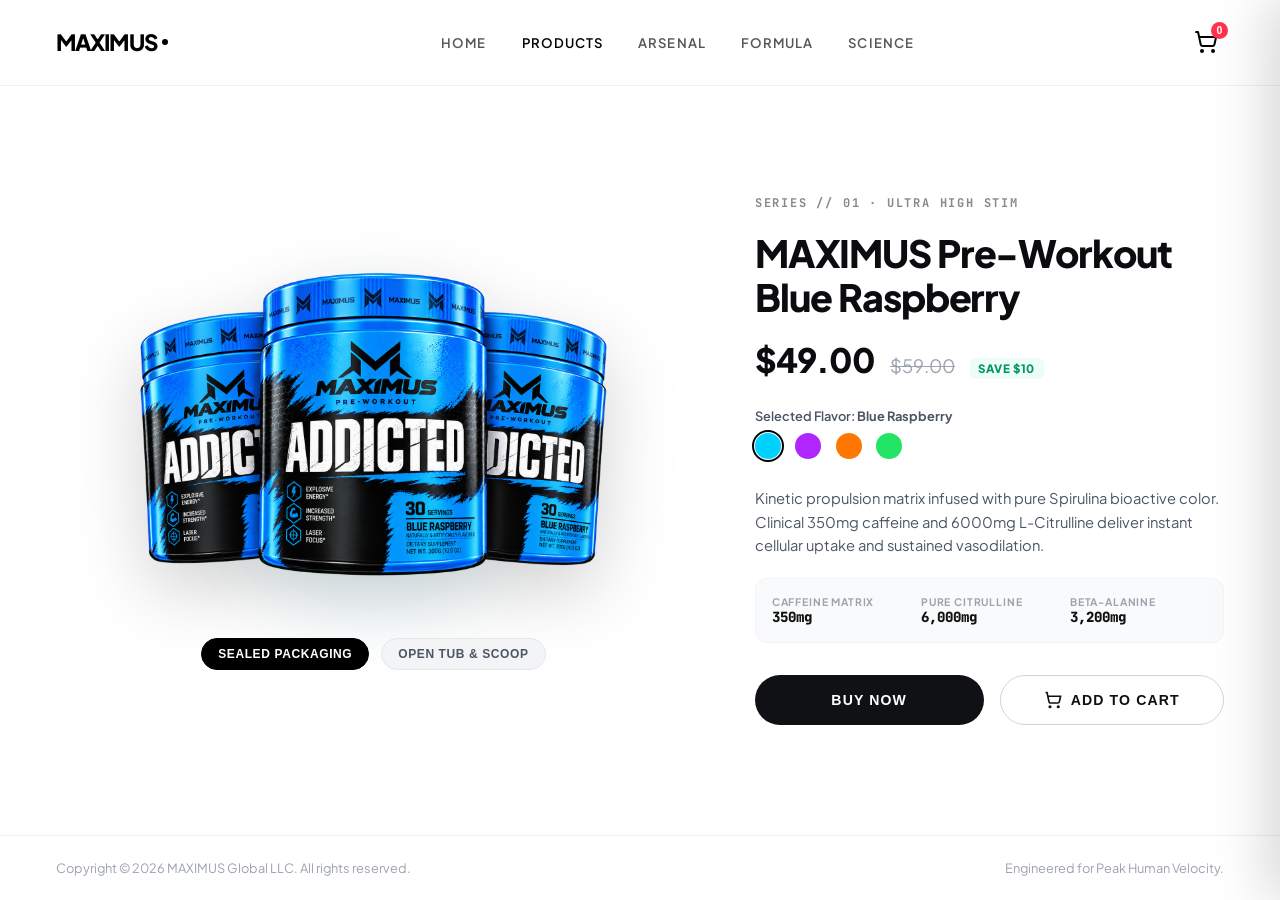
==== products.html @ bdc3db54 "Add dedicated /products showcase page, hover-to-open box effect, and interactive cart system" ====
<!DOCTYPE html>
<html lang="en">
<head>
  <meta charset="UTF-8" />
  <meta name="viewport" content="width=device-width, initial-scale=1.0" />
  <title>MAXIMUS | Products Showcase</title>
  <link rel="preconnect" href="https://fonts.googleapis.com">
  <link rel="preconnect" href="https://fonts.gstatic.com" crossorigin>
  <link href="https://fonts.googleapis.com/css2?family=Plus+Jakarta+Sans:wght@400;500;600;700;800&family=JetBrains+Mono:wght@500;700&display=swap" rel="stylesheet">
  <style>
    :root {
      --bg: #ffffff;
      --text-main: #0b0c10;
      --text-muted: #666a73;
      --border: #e5e7eb;
      --accent: #00d2ff;
      --font-sans: 'Plus Jakarta Sans', -apple-system, BlinkMacSystemFont, sans-serif;
      --font-mono: 'JetBrains Mono', monospace;
    }
    * {
      box-sizing: border-box;
      margin: 0;
      padding: 0;
      -webkit-font-smoothing: antialiased;
    }
    body {
      background-color: var(--bg);
      color: var(--text-main);
      font-family: var(--font-sans);
      min-height: 100vh;
      display: flex;
      flex-direction: column;
      justify-content: space-between;
      overflow-x: hidden;
    }
    header {
      display: flex;
      align-items: center;
      justify-content: space-between;
      padding: 1.5rem 3.5rem;
      border-bottom: 1px solid rgba(0,0,0,0.06);
    }
    .brand-logo {
      font-weight: 900;
      font-size: 1.4rem;
      letter-spacing: -0.04em;
      text-decoration: none;
      color: #000;
      display: flex;
      align-items: center;
      gap: 0.2rem;
    }
    .brand-logo span {
      display: inline-block;
      width: 6px;
      height: 6px;
      background: #000;
      border-radius: 50%;
      margin-left: 2px;
    }
    nav {
      display: flex;
      gap: 2.2rem;
    }
    nav a {
      text-decoration: none;
      color: #555;
      font-size: 0.82rem;
      font-weight: 600;
      letter-spacing: 0.08em;
      text-transform: uppercase;
      transition: color 0.2s;
    }
    nav a:hover, nav a.active {
      color: #000;
    }
    .header-actions {
      display: flex;
      align-items: center;
      gap: 1.25rem;
    }
    .cart-btn {
      position: relative;
      background: none;
      border: none;
      cursor: pointer;
      display: flex;
      align-items: center;
      justify-content: center;
      padding: 0.4rem;
    }
    .cart-badge {
      position: absolute;
      top: -2px;
      right: -4px;
      background: #ff334b;
      color: #fff;
      font-size: 0.65rem;
      font-weight: 700;
      width: 17px;
      height: 17px;
      border-radius: 50%;
      display: flex;
      align-items: center;
      justify-content: center;
    }
    main {
      flex: 1;
      display: flex;
      align-items: center;
      justify-content: center;
      padding: 2.5rem 3.5rem;
      max-width: 1350px;
      margin: 0 auto;
      width: 100%;
    }
    .showcase-grid {
      display: grid;
      grid-template-columns: 1.15fr 0.85fr;
      gap: 4rem;
      align-items: center;
      width: 100%;
    }
    .visual-stage {
      position: relative;
      display: flex;
      flex-direction: column;
      align-items: center;
      justify-content: center;
      min-height: 480px;
    }
    .ambient-glow {
      position: absolute;
      width: 380px;
      height: 380px;
      border-radius: 50%;
      background: radial-gradient(circle, var(--accent) 0%, transparent 65%);
      opacity: 0.18;
      filter: blur(40px);
      z-index: 1;
      transition: all 0.5s ease;
    }
    .product-img {
      position: relative;
      z-index: 2;
      max-width: 480px;
      max-height: 440px;
      width: 100%;
      object-fit: contain;
      filter: drop-shadow(0 25px 35px rgba(0,0,0,0.18));
      transition: transform 0.45s cubic-bezier(0.16, 1, 0.3, 1), opacity 0.3s ease;
      cursor: zoom-in;
    }
    .product-img:hover {
      transform: translateY(-8px) scale(1.03);
    }
    .view-toggles {
      display: flex;
      gap: 0.75rem;
      margin-top: 1.75rem;
      z-index: 3;
    }
    .toggle-pill {
      background: #f3f4f6;
      border: 1px solid #e5e7eb;
      padding: 0.5rem 1rem;
      border-radius: 999px;
      font-size: 0.75rem;
      font-weight: 700;
      color: #4b5563;
      cursor: pointer;
      letter-spacing: 0.05em;
      transition: all 0.2s ease;
    }
    .toggle-pill.active {
      background: #000;
      color: #fff;
      border-color: #000;
    }
    .details-panel {
      display: flex;
      flex-direction: column;
      gap: 1.25rem;
    }
    .series-label {
      font-family: var(--font-mono);
      font-size: 0.75rem;
      font-weight: 700;
      letter-spacing: 0.15em;
      color: #888;
      text-transform: uppercase;
    }
    .product-title {
      font-size: 2.35rem;
      font-weight: 800;
      line-height: 1.15;
      letter-spacing: -0.03em;
      color: #0b0c10;
    }
    .product-price-row {
      display: flex;
      align-items: baseline;
      gap: 0.9rem;
    }
    .product-price {
      font-size: 2.1rem;
      font-weight: 800;
      letter-spacing: -0.02em;
    }
    .original-price {
      font-size: 1.15rem;
      color: #9ca3af;
      text-decoration: line-through;
    }
    .save-tag {
      background: #ecfdf5;
      color: #059669;
      font-size: 0.72rem;
      font-weight: 800;
      padding: 0.2rem 0.55rem;
      border-radius: 6px;
      letter-spacing: 0.05em;
    }
    .flavor-section {
      display: flex;
      flex-direction: column;
      gap: 0.6rem;
      margin: 0.5rem 0;
    }
    .flavor-name {
      font-size: 0.8rem;
      font-weight: 600;
      color: #4b5563;
    }
    .color-dots {
      display: flex;
      gap: 0.9rem;
      align-items: center;
    }
    .dot {
      width: 26px;
      height: 26px;
      border-radius: 50%;
      cursor: pointer;
      position: relative;
      transition: transform 0.2s ease;
      border: 2px solid transparent;
    }
    .dot::after {
      content: '';
      position: absolute;
      top: -5px;
      left: -5px;
      right: -5px;
      bottom: -5px;
      border: 2px solid transparent;
      border-radius: 50%;
      transition: border-color 0.2s;
    }
    .dot.active::after {
      border-color: #000;
    }
    .dot:hover {
      transform: scale(1.15);
    }
    .dot[data-color="blue"] { background: #00d2ff; }
    .dot[data-color="purple"] { background: #b026ff; }
    .dot[data-color="orange"] { background: #ff7700; }
    .dot[data-color="green"] { background: #22e566; }

    .product-desc {
      font-size: 0.92rem;
      color: #4b5563;
      line-height: 1.6;
      max-width: 480px;
    }

    .actives-grid {
      display: grid;
      grid-template-columns: repeat(3, 1fr);
      gap: 0.75rem;
      background: #f9fafb;
      padding: 1rem;
      border-radius: 12px;
      border: 1px solid #f3f4f6;
    }
    .active-pill {
      display: flex;
      flex-direction: column;
    }
    .active-label {
      font-size: 0.65rem;
      font-weight: 700;
      text-transform: uppercase;
      letter-spacing: 0.08em;
      color: #9ca3af;
    }
    .active-val {
      font-size: 0.88rem;
      font-weight: 800;
      color: #111;
      font-family: var(--font-mono);
    }

    .action-row {
      display: flex;
      gap: 1rem;
      margin-top: 0.75rem;
    }
    .btn-buy {
      background: #0f1115;
      color: #fff;
      border: none;
      padding: 0.95rem 2.2rem;
      border-radius: 999px;
      font-size: 0.88rem;
      font-weight: 700;
      letter-spacing: 0.08em;
      cursor: pointer;
      transition: background 0.2s, transform 0.15s;
      flex: 1;
    }
    .btn-buy:hover {
      background: #252830;
      transform: translateY(-2px);
    }
    .btn-cart {
      background: #fff;
      color: #0f1115;
      border: 1.5px solid #d1d5db;
      padding: 0.95rem 2rem;
      border-radius: 999px;
      font-size: 0.88rem;
      font-weight: 700;
      letter-spacing: 0.08em;
      cursor: pointer;
      display: flex;
      align-items: center;
      justify-content: center;
      gap: 0.55rem;
      transition: all 0.2s;
      flex: 1;
    }
    .btn-cart:hover {
      border-color: #000;
      background: #f9fafb;
      transform: translateY(-2px);
    }

    footer {
      display: flex;
      justify-content: space-between;
      align-items: center;
      padding: 1.5rem 3.5rem;
      border-top: 1px solid rgba(0,0,0,0.06);
      font-size: 0.8rem;
      color: #9ca3af;
    }
    footer a {
      color: #666;
      text-decoration: none;
    }

    .cart-overlay {
      position: fixed;
      inset: 0;
      background: rgba(0,0,0,0.45);
      backdrop-filter: blur(4px);
      z-index: 99998;
      opacity: 0;
      pointer-events: none;
      transition: opacity 0.35s ease;
    }
    .cart-overlay.active {
      opacity: 1;
      pointer-events: auto;
    }
    .cart-drawer {
      position: fixed;
      top: 0;
      right: 0;
      width: 440px;
      max-width: 95vw;
      height: 100vh;
      background: #ffffff;
      box-shadow: -15px 0 50px rgba(0,0,0,0.15);
      z-index: 99999;
      display: flex;
      flex-direction: column;
      transform: translateX(100%);
      transition: transform 0.4s cubic-bezier(0.16, 1, 0.3, 1);
    }
    .cart-drawer.active {
      transform: translateX(0);
    }
    .drawer-header {
      display: flex;
      justify-content: space-between;
      align-items: center;
      padding: 1.5rem 2rem;
      border-bottom: 1px solid #f3f4f6;
    }
    .drawer-header h3 {
      font-size: 1.1rem;
      font-weight: 800;
      letter-spacing: -0.02em;
    }
    .close-btn {
      background: none;
      border: none;
      font-size: 1.5rem;
      cursor: pointer;
      color: #888;
    }
    .cart-items {
      flex: 1;
      overflow-y: auto;
      padding: 1.5rem 2rem;
      display: flex;
      flex-direction: column;
      gap: 1.25rem;
    }
    .cart-empty {
      display: flex;
      flex-direction: column;
      align-items: center;
      justify-content: center;
      text-align: center;
      height: 100%;
      color: #9ca3af;
      gap: 0.5rem;
    }
    .cart-item-row {
      display: flex;
      gap: 1rem;
      align-items: center;
      padding: 1rem;
      border: 1px solid #f3f4f6;
      border-radius: 12px;
      background: #fcfcfd;
    }
    .cart-item-row img {
      width: 60px;
      height: 60px;
      object-fit: contain;
    }
    .item-meta {
      flex: 1;
    }
    .item-meta h4 {
      font-size: 0.88rem;
      font-weight: 700;
    }
    .item-meta p {
      font-size: 0.78rem;
      color: #6b7280;
    }
    .item-meta .price {
      font-weight: 800;
      font-size: 0.95rem;
      margin-top: 0.2rem;
    }
    .qty-controls {
      display: flex;
      align-items: center;
      gap: 0.5rem;
      border: 1px solid #e5e7eb;
      border-radius: 6px;
      padding: 0.15rem 0.4rem;
    }
    .qty-btn {
      background: none;
      border: none;
      cursor: pointer;
      font-weight: bold;
      font-size: 0.9rem;
      padding: 0 0.25rem;
    }
    .drawer-footer {
      padding: 1.5rem 2rem;
      border-top: 1px solid #f3f4f6;
      background: #fafafa;
    }
    .subtotal-row {
      display: flex;
      justify-content: space-between;
      font-size: 1.05rem;
      font-weight: 800;
      margin-bottom: 1rem;
    }
    .checkout-btn {
      width: 100%;
      background: #000;
      color: #fff;
      padding: 1rem;
      border-radius: 999px;
      border: none;
      font-weight: 700;
      font-size: 0.95rem;
      cursor: pointer;
      letter-spacing: 0.05em;
      transition: background 0.2s;
    }
    .checkout-btn:hover {
      background: #222;
    }

    @media (max-width: 960px) {
      header { padding: 1.25rem 1.5rem; }
      nav { display: none; }
      main { padding: 1.5rem; }
      .showcase-grid { grid-template-columns: 1fr; gap: 2rem; }
      .visual-stage { min-height: 340px; }
      .product-img { max-width: 320px; max-height: 300px; }
      .product-title { font-size: 1.85rem; }
      .action-row { flex-direction: column; }
      footer { padding: 1.25rem 1.5rem; flex-direction: column; gap: 0.75rem; text-align: center; }
    }
  </style>
</head>
<body>
  <header>
    <a href="/" class="brand-logo">MAXIMUS<span></span></a>
    <nav>
      <a href="/">HOME</a>
      <a href="/products.html" class="active">PRODUCTS</a>
      <a href="/#arsenal">ARSENAL</a>
      <a href="/#formula">FORMULA</a>
      <a href="/#science">SCIENCE</a>
    </nav>
    <div class="header-actions">
      <button class="cart-btn" id="cartBtn" aria-label="Cart">
        <svg width="24" height="24" viewBox="0 0 24 24" fill="none" stroke="currentColor" stroke-width="2" stroke-linecap="round" stroke-linejoin="round"><circle cx="8" cy="21" r="1"/><circle cx="19" cy="21" r="1"/><path d="M2.05 2.05h2l2.66 12.42a2 2 0 0 0 2 1.58h9.78a2 2 0 0 0 1.95-1.57l1.65-7.43H5.12"/></svg>
        <span class="cart-badge" id="cartBadgeCount">0</span>
      </button>
    </div>
  </header>

  <main>
    <div class="showcase-grid">
      <div class="visual-stage">
        <div class="ambient-glow" id="ambientGlow"></div>
        <img class="product-img" id="showcaseImg" src="public/products/blue-raspberry.png" alt="MAXIMUS Product">
        <div class="view-toggles">
          <button class="toggle-pill active" id="btnSealed">SEALED PACKAGING</button>
          <button class="toggle-pill" id="btnOpen">OPEN TUB &amp; SCOOP</button>
        </div>
      </div>

      <div class="details-panel">
        <span class="series-label" id="seriesLabel">SERIES // 01 · ULTRA HIGH STIM</span>
        <h1 class="product-title" id="productTitle">MAXIMUS Pre-Workout<br>Blue Raspberry</h1>
        
        <div class="product-price-row">
          <span class="product-price" id="productPrice">$49.00</span>
          <span class="original-price">$59.00</span>
          <span class="save-tag">SAVE $10</span>
        </div>

        <div class="flavor-section">
          <span class="flavor-name" id="flavorName">Selected Flavor: <strong>Electric Blue Raspberry</strong></span>
          <div class="color-dots">
            <div class="dot active" data-index="0" data-color="blue" title="Blue Raspberry"></div>
            <div class="dot" data-index="1" data-color="purple" title="Midnight Grape"></div>
            <div class="dot" data-index="2" data-color="orange" title="Orange Blast"></div>
            <div class="dot" data-index="3" data-color="green" title="Sour Apple"></div>
          </div>
        </div>

        <p class="product-desc" id="productDesc">
          Kinetic propulsion matrix infused with pure Spirulina bioactive color. Clinical 350mg caffeine and 6000mg L-Citrulline deliver instant cellular uptake and sustained vasodilation without crash.
        </p>

        <div class="actives-grid" id="activesGrid">
          <div class="active-pill">
            <span class="active-label">Caffeine Matrix</span>
            <span class="active-val" id="spec1">350mg</span>
          </div>
          <div class="active-pill">
            <span class="active-label">Pure Citrulline</span>
            <span class="active-val" id="spec2">6,000mg</span>
          </div>
          <div class="active-pill">
            <span class="active-label">Beta-Alanine</span>
            <span class="active-val" id="spec3">3,200mg</span>
          </div>
        </div>

        <div class="action-row">
          <button class="btn-buy" id="btnBuyNow">BUY NOW</button>
          <button class="btn-cart" id="btnAddToCart">
            <svg width="18" height="18" viewBox="0 0 24 24" fill="none" stroke="currentColor" stroke-width="2.2"><circle cx="8" cy="21" r="1"/><circle cx="19" cy="21" r="1"/><path d="M2.05 2.05h2l2.66 12.42a2 2 0 0 0 2 1.58h9.78a2 2 0 0 0 1.95-1.57l1.65-7.43H5.12"/></svg>
            ADD TO CART
          </button>
        </div>
      </div>
    </div>
  </main>

  <footer>
    <span>Copyright © 2026 MAXIMUS Global LLC. All rights reserved.</span>
    <span>Engineered for Peak Human Velocity.</span>
  </footer>

  <div class="cart-overlay" id="cartOverlay"></div>
  <aside class="cart-drawer" id="cartDrawer">
    <div class="drawer-header">
      <h3>YOUR ARSENAL CART</h3>
      <button class="close-btn" id="closeCartBtn">&times;</button>
    </div>
    <div class="cart-items" id="cartItemsList">
      <div class="cart-empty">
        <p>Your arsenal is currently empty.</p>
        <span style="font-size:0.8rem;">Select a formulation to add.</span>
      </div>
    </div>
    <div class="drawer-footer">
      <div class="subtotal-row">
        <span>Subtotal</span>
        <span id="cartSubtotalVal">$0.00</span>
      </div>
      <button class="checkout-btn" id="checkoutBtn">PROCEED TO CHECKOUT</button>
    </div>
  </aside>

  <script>
    const PRODUCTS = [
      {
        id: 0,
        name: 'Blue Raspberry',
        series: 'SERIES // 01 · ULTRA HIGH STIM',
        price: 49.00,
        color: '#00d2ff',
        sealedImg: 'public/products/blue-raspberry.png',
        openImg: 'public/open/blue-raspberry-open.png',
        desc: 'Kinetic propulsion matrix infused with pure Spirulina bioactive color. Clinical 350mg caffeine and 6000mg L-Citrulline deliver instant cellular uptake and sustained vasodilation.',
        specs: ['350mg', '6,000mg', '3,200mg']
      },
      {
        id: 1,
        name: 'Midnight Grape',
        series: 'SERIES // 02 · NEURO MATRIX',
        price: 49.00,
        color: '#b026ff',
        sealedImg: 'public/products/grape.png',
        openImg: 'public/open/grape-open.png',
        desc: 'Cognitive velocity formulation engineered with deep Concord beet extract. Delivers razor laser focus, elevated memory recall, and seamless mind-muscle coordination.',
        specs: ['600mg', '1,000mg', '200mcg']
      },
      {
        id: 2,
        name: 'Orange Blast',
        series: 'SERIES // 03 · THERMOGENIC DRIVE',
        price: 49.00,
        color: '#ff7700',
        sealedImg: 'public/products/orange-blast.png',
        openImg: 'public/open/orange-blast-open.png',
        desc: 'Thermogenic cellular fire powered by Sicilian blood citrus carotenoids. Accelerates core lipid metabolic oxidation while maintaining pristine electrolyte equilibrium.',
        specs: ['300mg', '100mg', 'Pure Matrix']
      },
      {
        id: 3,
        name: 'Sour Apple',
        series: 'SERIES // 04 · RAW INTENSITY',
        price: 49.00,
        color: '#22e566',
        sealedImg: 'public/products/sour-apple.png',
        openImg: 'public/open/sour-apple-open.png',
        desc: 'Unfiltered savage pumps driven by natural chlorophyll and tart malic acid. 8000mg super-dosed Citrulline floods target muscle tissue with explosive intra-workout vascularity.',
        specs: ['400mg', '8,000mg', '2,500mg']
      }
    ];

    let currentIdx = 0;
    let isViewOpen = false;

    const params = new URLSearchParams(window.location.search);
    if (params.has('id')) {
      const pId = parseInt(params.get('id'), 10);
      if (pId >= 0 && pId < PRODUCTS.length) currentIdx = pId;
    }

    const showcaseImg = document.getElementById('showcaseImg');
    const ambientGlow = document.getElementById('ambientGlow');
    const seriesLabel = document.getElementById('seriesLabel');
    const productTitle = document.getElementById('productTitle');
    const flavorName = document.getElementById('flavorName');
    const productDesc = document.getElementById('productDesc');
    const btnSealed = document.getElementById('btnSealed');
    const btnOpen = document.getElementById('btnOpen');
    const dots = document.querySelectorAll('.dot');
    const spec1 = document.getElementById('spec1');
    const spec2 = document.getElementById('spec2');
    const spec3 = document.getElementById('spec3');

    function updateProductUI(idx) {
      currentIdx = idx;
      const p = PRODUCTS[idx];

      dots.forEach((d, i) => d.classList.toggle('active', i === idx));

      seriesLabel.textContent = p.series;
      productTitle.innerHTML = 'MAXIMUS Pre-Workout<br>' + p.name;
      flavorName.innerHTML = 'Selected Flavor: <strong>' + p.name + '</strong>';
      productDesc.textContent = p.desc;
      spec1.textContent = p.specs[0];
      spec2.textContent = p.specs[1];
      spec3.textContent = p.specs[2];

      ambientGlow.style.background = 'radial-gradient(circle, ' + p.color + ' 0%, transparent 65%)';
      showcaseImg.src = isViewOpen ? p.openImg : p.sealedImg;
    }

    dots.forEach((dot, idx) => {
      dot.addEventListener('click', () => updateProductUI(idx));
    });

    btnSealed.addEventListener('click', () => {
      isViewOpen = false;
      btnSealed.classList.add('active');
      btnOpen.classList.remove('active');
      showcaseImg.src = PRODUCTS[currentIdx].sealedImg;
    });

    btnOpen.addEventListener('click', () => {
      isViewOpen = true;
      btnOpen.classList.add('active');
      btnSealed.classList.remove('active');
      showcaseImg.src = PRODUCTS[currentIdx].openImg;
    });

    updateProductUI(currentIdx);

    let cart = JSON.parse(localStorage.getItem('maximus_cart') || '[]');

    function saveCart() {
      localStorage.setItem('maximus_cart', JSON.stringify(cart));
      renderCart();
    }

    function renderCart() {
      const countEl = document.getElementById('cartBadgeCount');
      const itemsList = document.getElementById('cartItemsList');
      const subtotalEl = document.getElementById('cartSubtotalVal');

      const totalQty = cart.reduce((acc, item) => acc + item.qty, 0);
      countEl.textContent = totalQty;

      if (cart.length === 0) {
        itemsList.innerHTML = '<div class="cart-empty"><p>Your arsenal is currently empty.</p><span style="font-size:0.8rem;">Select a formulation to add.</span></div>';
        subtotalEl.textContent = '$0.00';
        return;
      }

      let subtotal = 0;
      itemsList.innerHTML = cart.map((item, i) => {
        subtotal += item.price * item.qty;
        return '<div class="cart-item-row">' +
          '<img src="' + item.img + '" alt="' + item.name + '">' +
          '<div class="item-meta">' +
            '<h4>' + item.name + '</h4>' +
            '<p>Series Formulation</p>' +
            '<div class="price">$' + (item.price * item.qty).toFixed(2) + '</div>' +
          '</div>' +
          '<div class="qty-controls">' +
            '<button class="qty-btn" onclick="changeQty(' + i + ', -1)">-</button>' +
            '<span>' + item.qty + '</span>' +
            '<button class="qty-btn" onclick="changeQty(' + i + ', 1)">+</button>' +
          '</div>' +
        '</div>';
      }).join('');

      subtotalEl.textContent = '$' + subtotal.toFixed(2);
    }

    window.changeQty = function(index, delta) {
      cart[index].qty += delta;
      if (cart[index].qty <= 0) {
        cart.splice(index, 1);
      }
      saveCart();
    };

    function addToCart(pIdx) {
      const p = PRODUCTS[pIdx];
      const existing = cart.find(item => item.id === p.id);
      if (existing) {
        existing.qty++;
      } else {
        cart.push({
          id: p.id,
          name: p.name,
          price: p.price,
          img: p.sealedImg,
          qty: 1
        });
      }
      saveCart();
      openCart();
    }

    const cartDrawer = document.getElementById('cartDrawer');
    const cartOverlay = document.getElementById('cartOverlay');
    const cartBtn = document.getElementById('cartBtn');
    const closeCartBtn = document.getElementById('closeCartBtn');

    function openCart() {
      cartDrawer.classList.add('active');
      cartOverlay.classList.add('active');
    }
    function closeCart() {
      cartDrawer.classList.remove('active');
      cartOverlay.classList.remove('active');
    }

    cartBtn.addEventListener('click', openCart);
    closeCartBtn.addEventListener('click', closeCart);
    cartOverlay.addEventListener('click', closeCart);

    document.getElementById('btnAddToCart').addEventListener('click', () => {
      addToCart(currentIdx);
    });
    document.getElementById('btnBuyNow').addEventListener('click', () => {
      addToCart(currentIdx);
    });
    document.getElementById('checkoutBtn').addEventListener('click', () => {
      alert('Secure Checkout initiated for $' + document.getElementById('cartSubtotalVal').textContent);
    });

    renderCart();
  </script>
</body>
</html>
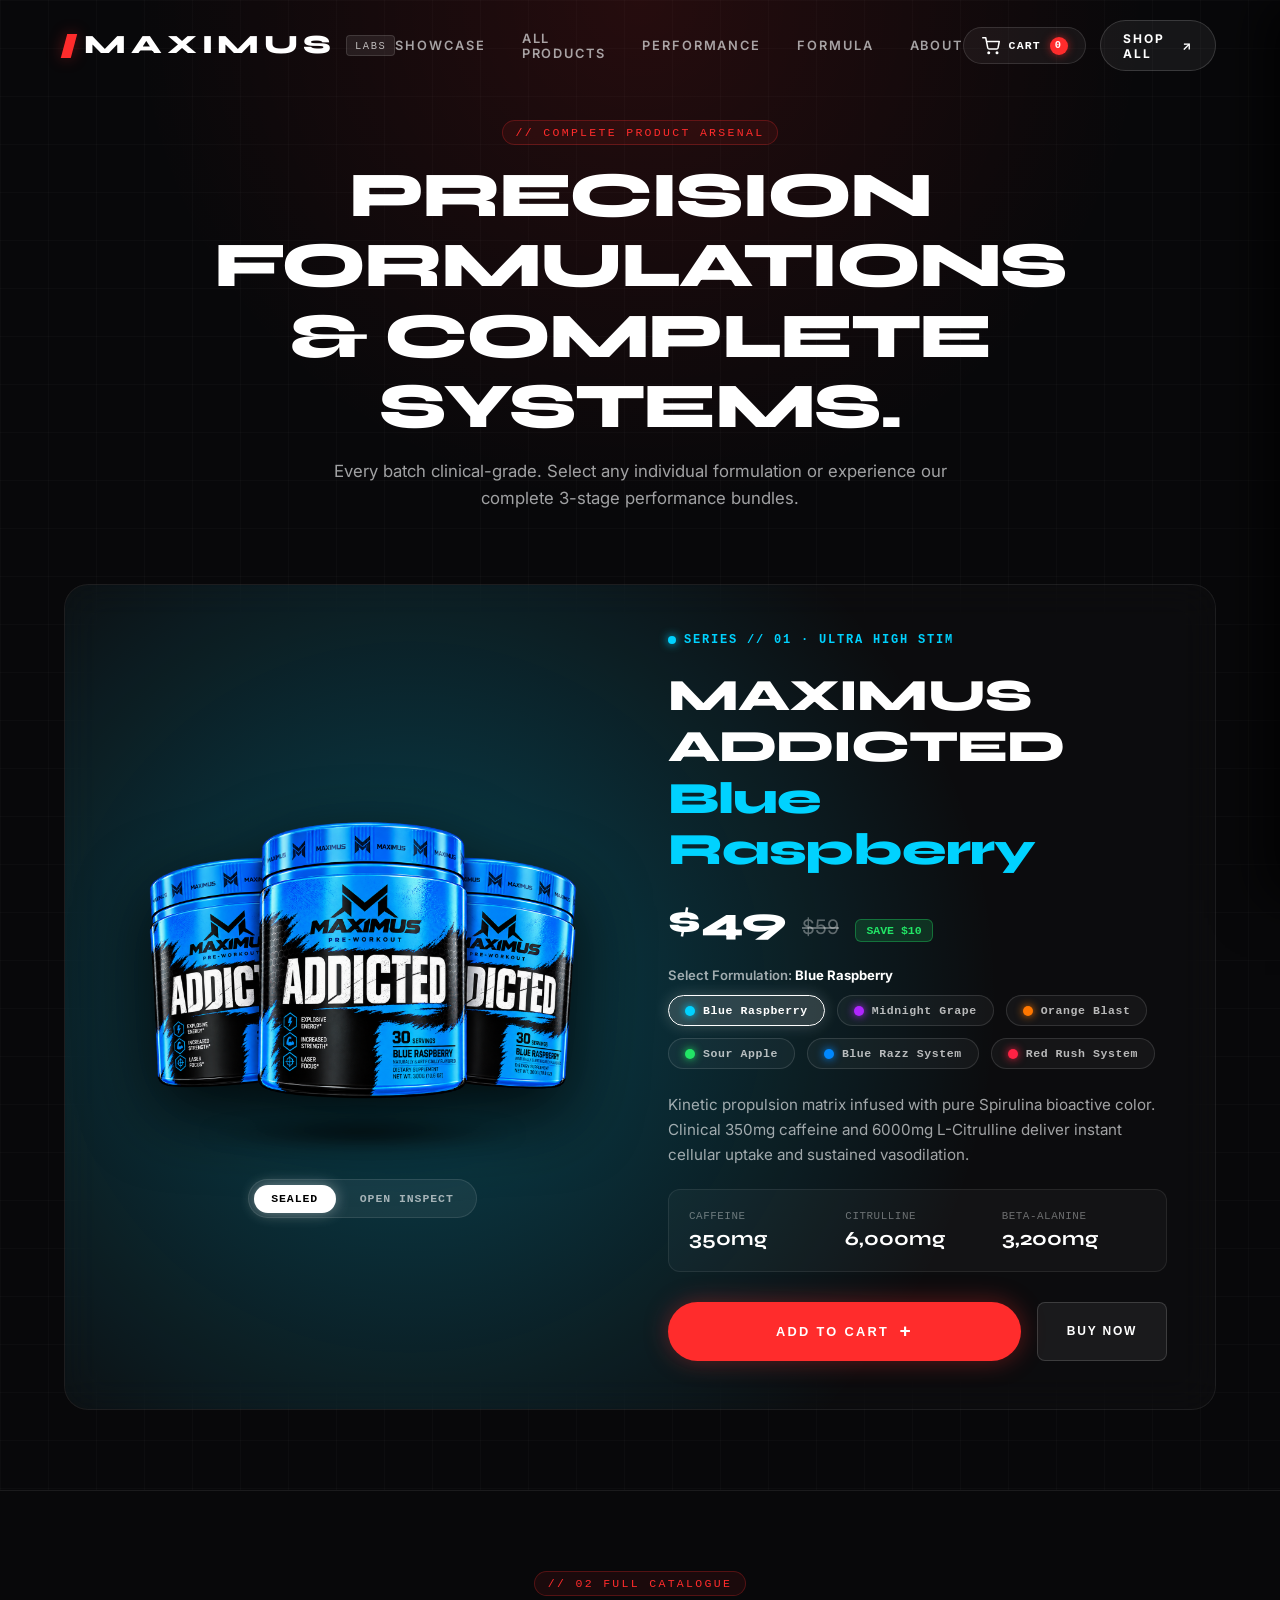
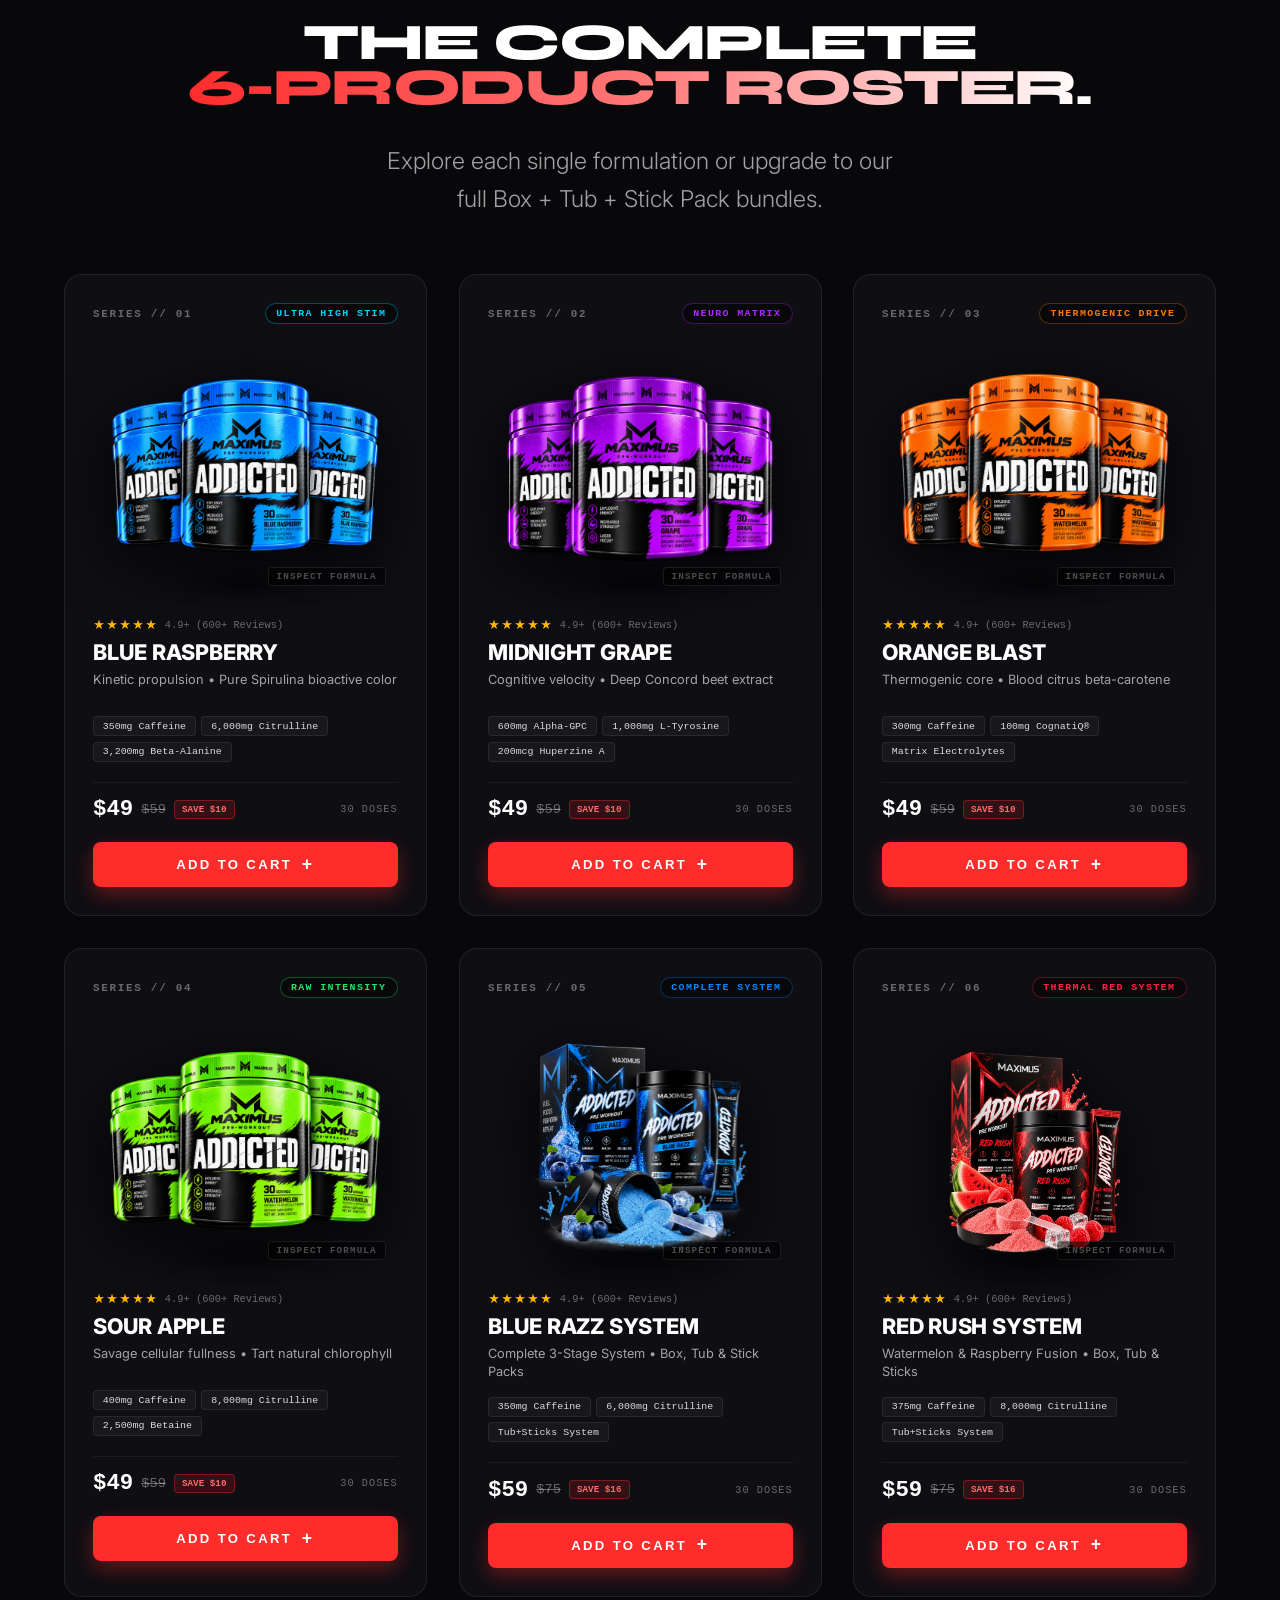
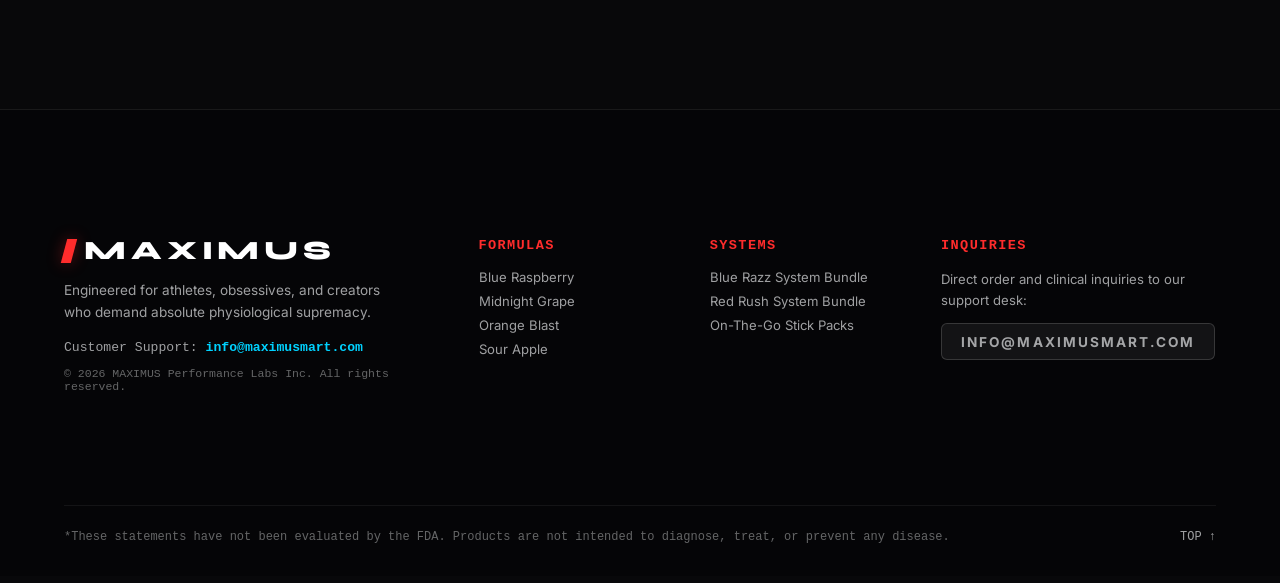
==== commit 0fd4615d: "sn" ====
--- a/products.html
+++ b/products.html
@@ -1,788 +1,989 @@
 <!DOCTYPE html>
 <html lang="en">
 <head>
-  <meta charset="UTF-8" />
-  <meta name="viewport" content="width=device-width, initial-scale=1.0" />
-  <title>MAXIMUS | Products Showcase</title>
+  <meta charset="UTF-8">
+  <meta name="viewport" content="width=device-width, initial-scale=1.0">
+  <title>MAXIMUS | All Formulations & Systems</title>
+  <meta name="description" content="Explore the full MAXIMUS arsenal. Clinical high-stim pre-workouts and all-in-one performance systems engineered for pure kinetic output.">
+  <meta name="theme-color" content="#08080a">
+
+  <!-- Google Fonts: Syne & Inter -->
   <link rel="preconnect" href="https://fonts.googleapis.com">
   <link rel="preconnect" href="https://fonts.gstatic.com" crossorigin>
-  <link href="https://fonts.googleapis.com/css2?family=Plus+Jakarta+Sans:wght@400;500;600;700;800&family=JetBrains+Mono:wght@500;700&display=swap" rel="stylesheet">
+  <link href="https://fonts.googleapis.com/css2?family=Inter:wght@300;400;500;600;700&family=Syne:wght@600;700;800&family=JetBrains+Mono:wght@500;700&display=swap" rel="stylesheet">
+
+  <link rel="stylesheet" href="style.css?v=25">
   <style>
-    :root {
-      --bg: #ffffff;
-      --text-main: #0b0c10;
-      --text-muted: #666a73;
-      --border: #e5e7eb;
-      --accent: #00d2ff;
-      --font-sans: 'Plus Jakarta Sans', -apple-system, BlinkMacSystemFont, sans-serif;
-      --font-mono: 'JetBrains Mono', monospace;
-    }
-    * {
-      box-sizing: border-box;
-      margin: 0;
-      padding: 0;
-      -webkit-font-smoothing: antialiased;
-    }
+    /* Dark Theme Overrides & Dedicated Showcase Page Polish */
     body {
-      background-color: var(--bg);
-      color: var(--text-main);
-      font-family: var(--font-sans);
+      background-color: #08080a;
+      color: #fff;
       min-height: 100vh;
       display: flex;
       flex-direction: column;
-      justify-content: space-between;
-      overflow-x: hidden;
-    }
-    header {
-      display: flex;
+    }
+    
+    .products-page-header {
+      padding-top: 7.5rem;
+      padding-bottom: 2.5rem;
+      position: relative;
+      text-align: center;
+      background: radial-gradient(circle at 50% 0%, rgba(255, 44, 44, 0.12) 0%, transparent 60%);
+    }
+
+    .page-title {
+      font-family: var(--font-display);
+      font-size: clamp(2.5rem, 5vw, 4.2rem);
+      font-weight: 800;
+      letter-spacing: -0.03em;
+      line-height: 1.1;
+      margin-bottom: 1rem;
+    }
+
+    .page-sub {
+      color: var(--text-muted);
+      max-width: 620px;
+      margin: 0 auto;
+      font-size: 1.05rem;
+      line-height: 1.6;
+    }
+
+    /* Interactive Showcase Stage */
+    .showcase-feature-wrap {
+      padding: 2rem 0 5rem;
+      position: relative;
+    }
+
+    .feature-stage-grid {
+      display: grid;
+      grid-template-columns: 1fr 1fr;
+      gap: 3.5rem;
       align-items: center;
-      justify-content: space-between;
-      padding: 1.5rem 3.5rem;
-      border-bottom: 1px solid rgba(0,0,0,0.06);
-    }
-    .brand-logo {
-      font-weight: 900;
-      font-size: 1.4rem;
-      letter-spacing: -0.04em;
-      text-decoration: none;
-      color: #000;
-      display: flex;
-      align-items: center;
-      gap: 0.2rem;
-    }
-    .brand-logo span {
-      display: inline-block;
-      width: 6px;
-      height: 6px;
-      background: #000;
-      border-radius: 50%;
-      margin-left: 2px;
-    }
-    nav {
-      display: flex;
-      gap: 2.2rem;
-    }
-    nav a {
-      text-decoration: none;
-      color: #555;
-      font-size: 0.82rem;
-      font-weight: 600;
-      letter-spacing: 0.08em;
-      text-transform: uppercase;
-      transition: color 0.2s;
-    }
-    nav a:hover, nav a.active {
-      color: #000;
-    }
-    .header-actions {
-      display: flex;
-      align-items: center;
-      gap: 1.25rem;
-    }
-    .cart-btn {
+      background: rgba(255, 255, 255, 0.02);
+      border: 1px solid rgba(255, 255, 255, 0.07);
+      border-radius: 24px;
+      padding: 3rem;
       position: relative;
-      background: none;
-      border: none;
-      cursor: pointer;
-      display: flex;
-      align-items: center;
-      justify-content: center;
-      padding: 0.4rem;
-    }
-    .cart-badge {
+      overflow: hidden;
+      backdrop-filter: blur(20px);
+      -webkit-backdrop-filter: blur(20px);
+    }
+
+    .feature-stage-glow {
       position: absolute;
-      top: -2px;
-      right: -4px;
-      background: #ff334b;
-      color: #fff;
-      font-size: 0.65rem;
-      font-weight: 700;
-      width: 17px;
-      height: 17px;
-      border-radius: 50%;
-      display: flex;
-      align-items: center;
-      justify-content: center;
-    }
-    main {
-      flex: 1;
-      display: flex;
-      align-items: center;
-      justify-content: center;
-      padding: 2.5rem 3.5rem;
-      max-width: 1350px;
-      margin: 0 auto;
-      width: 100%;
-    }
-    .showcase-grid {
-      display: grid;
-      grid-template-columns: 1.15fr 0.85fr;
-      gap: 4rem;
-      align-items: center;
-      width: 100%;
-    }
-    .visual-stage {
+      inset: 0;
+      pointer-events: none;
+      transition: background 0.6s ease;
+      z-index: 0;
+    }
+
+    .feature-left-stage {
       position: relative;
       display: flex;
       flex-direction: column;
       align-items: center;
       justify-content: center;
-      min-height: 480px;
-    }
-    .ambient-glow {
+      min-height: 460px;
+      z-index: 1;
+    }
+
+    .feature-img-box {
+      position: relative;
+      width: 100%;
+      height: 380px;
+      display: flex;
+      align-items: center;
+      justify-content: center;
+    }
+
+    .feature-product-img {
+      max-width: 88%;
+      max-height: 380px;
+      object-fit: contain;
+      filter: drop-shadow(0 25px 35px rgba(0,0,0,0.85));
+      transition: transform 0.4s cubic-bezier(0.16, 1, 0.3, 1), opacity 0.3s ease;
+      animation: gentleFloat 4s ease-in-out infinite;
+    }
+
+    @keyframes gentleFloat {
+      0%, 100% { transform: translateY(0); }
+      50% { transform: translateY(-12px); }
+    }
+
+    .feature-ground-shadow {
       position: absolute;
-      width: 380px;
-      height: 380px;
-      border-radius: 50%;
-      background: radial-gradient(circle, var(--accent) 0%, transparent 65%);
-      opacity: 0.18;
-      filter: blur(40px);
+      bottom: 10px;
+      width: 65%;
+      height: 24px;
+      background: radial-gradient(ellipse at center, rgba(0,0,0,0.9) 0%, transparent 70%);
+      filter: blur(8px);
+      pointer-events: none;
+    }
+
+    .view-toggles-dark {
+      display: inline-flex;
+      background: rgba(255, 255, 255, 0.06);
+      border: 1px solid rgba(255, 255, 255, 0.1);
+      border-radius: 9999px;
+      padding: 0.3rem;
+      gap: 0.4rem;
+      margin-top: 1.5rem;
+      z-index: 2;
+    }
+
+    .toggle-pill-dark {
+      background: none;
+      border: none;
+      color: var(--text-muted);
+      font-family: var(--font-mono);
+      font-size: 0.72rem;
+      font-weight: 700;
+      letter-spacing: 0.08em;
+      padding: 0.45rem 1.1rem;
+      border-radius: 9999px;
+      cursor: pointer;
+      transition: all 0.25s ease;
+    }
+
+    .toggle-pill-dark.active {
+      background: #fff;
+      color: #000;
+      box-shadow: 0 0 15px rgba(255, 255, 255, 0.4);
+    }
+
+    /* Details Column */
+    .feature-right-info {
+      position: relative;
       z-index: 1;
-      transition: all 0.5s ease;
-    }
-    .product-img {
-      position: relative;
-      z-index: 2;
-      max-width: 480px;
-      max-height: 440px;
-      width: 100%;
-      object-fit: contain;
-      filter: drop-shadow(0 25px 35px rgba(0,0,0,0.18));
-      transition: transform 0.45s cubic-bezier(0.16, 1, 0.3, 1), opacity 0.3s ease;
-      cursor: zoom-in;
-    }
-    .product-img:hover {
-      transform: translateY(-8px) scale(1.03);
-    }
-    .view-toggles {
-      display: flex;
-      gap: 0.75rem;
-      margin-top: 1.75rem;
-      z-index: 3;
-    }
-    .toggle-pill {
-      background: #f3f4f6;
-      border: 1px solid #e5e7eb;
-      padding: 0.5rem 1rem;
-      border-radius: 999px;
-      font-size: 0.75rem;
-      font-weight: 700;
-      color: #4b5563;
-      cursor: pointer;
-      letter-spacing: 0.05em;
-      transition: all 0.2s ease;
-    }
-    .toggle-pill.active {
-      background: #000;
-      color: #fff;
-      border-color: #000;
-    }
-    .details-panel {
       display: flex;
       flex-direction: column;
-      gap: 1.25rem;
-    }
-    .series-label {
+      gap: 1.4rem;
+    }
+
+    .series-tag-dark {
       font-family: var(--font-mono);
       font-size: 0.75rem;
       font-weight: 700;
       letter-spacing: 0.15em;
-      color: #888;
+      color: #00d2ff;
       text-transform: uppercase;
-    }
-    .product-title {
-      font-size: 2.35rem;
+      display: inline-flex;
+      align-items: center;
+      gap: 0.5rem;
+    }
+
+    .feature-title {
+      font-family: var(--font-display);
+      font-size: clamp(2rem, 3.5vw, 3rem);
       font-weight: 800;
+      letter-spacing: -0.02em;
       line-height: 1.15;
-      letter-spacing: -0.03em;
-      color: #0b0c10;
-    }
-    .product-price-row {
+      color: #fff;
+    }
+
+    .feature-price-row {
       display: flex;
       align-items: baseline;
-      gap: 0.9rem;
-    }
-    .product-price {
-      font-size: 2.1rem;
+      gap: 1rem;
+    }
+
+    .price-main-dark {
+      font-family: var(--font-display);
+      font-size: 2.4rem;
       font-weight: 800;
-      letter-spacing: -0.02em;
-    }
-    .original-price {
-      font-size: 1.15rem;
-      color: #9ca3af;
+      color: #fff;
+    }
+
+    .price-orig-dark {
+      font-size: 1.25rem;
+      color: rgba(255, 255, 255, 0.35);
       text-decoration: line-through;
     }
-    .save-tag {
-      background: #ecfdf5;
-      color: #059669;
+
+    .save-badge-dark {
+      background: rgba(34, 229, 102, 0.15);
+      border: 1px solid rgba(34, 229, 102, 0.35);
+      color: #22e566;
+      font-family: var(--font-mono);
       font-size: 0.72rem;
-      font-weight: 800;
-      padding: 0.2rem 0.55rem;
+      font-weight: 700;
+      padding: 0.25rem 0.65rem;
       border-radius: 6px;
-      letter-spacing: 0.05em;
-    }
-    .flavor-section {
+    }
+
+    /* Flavor Selector Dots */
+    .flavor-selector-wrap {
       display: flex;
       flex-direction: column;
-      gap: 0.6rem;
-      margin: 0.5rem 0;
-    }
-    .flavor-name {
-      font-size: 0.8rem;
+      gap: 0.75rem;
+    }
+
+    .flavor-selector-label {
+      font-size: 0.82rem;
       font-weight: 600;
-      color: #4b5563;
-    }
-    .color-dots {
+      color: var(--text-muted);
+    }
+
+    .flavor-selector-label strong {
+      color: #fff;
+    }
+
+    .flavor-pills-row {
       display: flex;
-      gap: 0.9rem;
+      gap: 0.75rem;
+      flex-wrap: wrap;
+    }
+
+    .flavor-select-pill {
+      background: rgba(255, 255, 255, 0.04);
+      border: 1px solid rgba(255, 255, 255, 0.12);
+      border-radius: 9999px;
+      padding: 0.5rem 1rem;
+      color: rgba(255, 255, 255, 0.7);
+      font-family: var(--font-mono);
+      font-size: 0.72rem;
+      font-weight: 600;
+      letter-spacing: 0.05em;
+      cursor: pointer;
+      display: inline-flex;
       align-items: center;
-    }
-    .dot {
-      width: 26px;
-      height: 26px;
+      gap: 0.5rem;
+      transition: all 0.25s ease;
+    }
+
+    .flavor-select-pill .pill-dot {
+      width: 10px;
+      height: 10px;
       border-radius: 50%;
-      cursor: pointer;
-      position: relative;
-      transition: transform 0.2s ease;
-      border: 2px solid transparent;
-    }
-    .dot::after {
-      content: '';
-      position: absolute;
-      top: -5px;
-      left: -5px;
-      right: -5px;
-      bottom: -5px;
-      border: 2px solid transparent;
-      border-radius: 50%;
-      transition: border-color 0.2s;
-    }
-    .dot.active::after {
-      border-color: #000;
-    }
-    .dot:hover {
-      transform: scale(1.15);
-    }
-    .dot[data-color="blue"] { background: #00d2ff; }
-    .dot[data-color="purple"] { background: #b026ff; }
-    .dot[data-color="orange"] { background: #ff7700; }
-    .dot[data-color="green"] { background: #22e566; }
-
-    .product-desc {
-      font-size: 0.92rem;
-      color: #4b5563;
-      line-height: 1.6;
-      max-width: 480px;
-    }
-
-    .actives-grid {
+    }
+
+    .flavor-select-pill:hover {
+      background: rgba(255, 255, 255, 0.1);
+      color: #fff;
+      border-color: rgba(255, 255, 255, 0.3);
+    }
+
+    .flavor-select-pill.active {
+      background: rgba(255, 255, 255, 0.15);
+      color: #fff;
+      border-color: #fff;
+      box-shadow: 0 0 15px rgba(255, 255, 255, 0.2);
+    }
+
+    .feature-desc {
+      font-size: 0.95rem;
+      color: var(--text-muted);
+      line-height: 1.65;
+    }
+
+    /* Telemetry specs grid */
+    .feature-specs-grid {
       display: grid;
       grid-template-columns: repeat(3, 1fr);
       gap: 0.75rem;
-      background: #f9fafb;
-      padding: 1rem;
+      background: rgba(255, 255, 255, 0.03);
+      border: 1px solid rgba(255, 255, 255, 0.08);
       border-radius: 12px;
-      border: 1px solid #f3f4f6;
-    }
-    .active-pill {
+      padding: 1.25rem;
+    }
+
+    .spec-item {
       display: flex;
       flex-direction: column;
-    }
-    .active-label {
-      font-size: 0.65rem;
+      gap: 0.2rem;
+    }
+
+    .spec-item-label {
+      font-family: var(--font-mono);
+      font-size: 0.68rem;
+      color: var(--text-dim);
+      text-transform: uppercase;
+      letter-spacing: 0.05em;
+    }
+
+    .spec-item-val {
+      font-family: var(--font-display);
+      font-size: 1.25rem;
       font-weight: 700;
-      text-transform: uppercase;
-      letter-spacing: 0.08em;
-      color: #9ca3af;
-    }
-    .active-val {
-      font-size: 0.88rem;
-      font-weight: 800;
-      color: #111;
-      font-family: var(--font-mono);
-    }
-
-    .action-row {
+      color: #fff;
+    }
+
+    .feature-actions-row {
       display: flex;
       gap: 1rem;
-      margin-top: 0.75rem;
-    }
-    .btn-buy {
-      background: #0f1115;
-      color: #fff;
-      border: none;
-      padding: 0.95rem 2.2rem;
-      border-radius: 999px;
-      font-size: 0.88rem;
-      font-weight: 700;
-      letter-spacing: 0.08em;
-      cursor: pointer;
-      transition: background 0.2s, transform 0.15s;
-      flex: 1;
-    }
-    .btn-buy:hover {
-      background: #252830;
-      transform: translateY(-2px);
-    }
-    .btn-cart {
-      background: #fff;
-      color: #0f1115;
-      border: 1.5px solid #d1d5db;
-      padding: 0.95rem 2rem;
-      border-radius: 999px;
-      font-size: 0.88rem;
-      font-weight: 700;
-      letter-spacing: 0.08em;
-      cursor: pointer;
-      display: flex;
-      align-items: center;
-      justify-content: center;
-      gap: 0.55rem;
-      transition: all 0.2s;
-      flex: 1;
-    }
-    .btn-cart:hover {
-      border-color: #000;
-      background: #f9fafb;
-      transform: translateY(-2px);
-    }
-
-    footer {
-      display: flex;
-      justify-content: space-between;
-      align-items: center;
-      padding: 1.5rem 3.5rem;
-      border-top: 1px solid rgba(0,0,0,0.06);
-      font-size: 0.8rem;
-      color: #9ca3af;
-    }
-    footer a {
-      color: #666;
-      text-decoration: none;
-    }
-
-    .cart-overlay {
-      position: fixed;
-      inset: 0;
-      background: rgba(0,0,0,0.45);
-      backdrop-filter: blur(4px);
-      z-index: 99998;
-      opacity: 0;
-      pointer-events: none;
-      transition: opacity 0.35s ease;
-    }
-    .cart-overlay.active {
-      opacity: 1;
-      pointer-events: auto;
-    }
-    .cart-drawer {
-      position: fixed;
-      top: 0;
-      right: 0;
-      width: 440px;
-      max-width: 95vw;
-      height: 100vh;
-      background: #ffffff;
-      box-shadow: -15px 0 50px rgba(0,0,0,0.15);
-      z-index: 99999;
-      display: flex;
-      flex-direction: column;
-      transform: translateX(100%);
-      transition: transform 0.4s cubic-bezier(0.16, 1, 0.3, 1);
-    }
-    .cart-drawer.active {
-      transform: translateX(0);
-    }
-    .drawer-header {
-      display: flex;
-      justify-content: space-between;
-      align-items: center;
-      padding: 1.5rem 2rem;
-      border-bottom: 1px solid #f3f4f6;
-    }
-    .drawer-header h3 {
-      font-size: 1.1rem;
-      font-weight: 800;
-      letter-spacing: -0.02em;
-    }
-    .close-btn {
-      background: none;
-      border: none;
-      font-size: 1.5rem;
-      cursor: pointer;
-      color: #888;
-    }
-    .cart-items {
-      flex: 1;
-      overflow-y: auto;
-      padding: 1.5rem 2rem;
-      display: flex;
-      flex-direction: column;
-      gap: 1.25rem;
-    }
-    .cart-empty {
-      display: flex;
-      flex-direction: column;
-      align-items: center;
-      justify-content: center;
+      margin-top: 0.5rem;
+    }
+
+    /* Catalog Section */
+    .catalog-section {
+      padding: 5rem 0 7rem;
+      border-top: 1px solid rgba(255, 255, 255, 0.08);
+      background: #08080a;
+    }
+
+    .catalog-header {
+      margin-bottom: 3.5rem;
       text-align: center;
-      height: 100%;
-      color: #9ca3af;
-      gap: 0.5rem;
-    }
-    .cart-item-row {
-      display: flex;
-      gap: 1rem;
-      align-items: center;
-      padding: 1rem;
-      border: 1px solid #f3f4f6;
-      border-radius: 12px;
-      background: #fcfcfd;
-    }
-    .cart-item-row img {
-      width: 60px;
-      height: 60px;
-      object-fit: contain;
-    }
-    .item-meta {
-      flex: 1;
-    }
-    .item-meta h4 {
-      font-size: 0.88rem;
-      font-weight: 700;
-    }
-    .item-meta p {
-      font-size: 0.78rem;
-      color: #6b7280;
-    }
-    .item-meta .price {
-      font-weight: 800;
-      font-size: 0.95rem;
-      margin-top: 0.2rem;
-    }
-    .qty-controls {
-      display: flex;
-      align-items: center;
-      gap: 0.5rem;
-      border: 1px solid #e5e7eb;
-      border-radius: 6px;
-      padding: 0.15rem 0.4rem;
-    }
-    .qty-btn {
-      background: none;
-      border: none;
-      cursor: pointer;
-      font-weight: bold;
-      font-size: 0.9rem;
-      padding: 0 0.25rem;
-    }
-    .drawer-footer {
-      padding: 1.5rem 2rem;
-      border-top: 1px solid #f3f4f6;
-      background: #fafafa;
-    }
-    .subtotal-row {
-      display: flex;
-      justify-content: space-between;
-      font-size: 1.05rem;
-      font-weight: 800;
-      margin-bottom: 1rem;
-    }
-    .checkout-btn {
-      width: 100%;
-      background: #000;
-      color: #fff;
-      padding: 1rem;
-      border-radius: 999px;
-      border: none;
-      font-weight: 700;
-      font-size: 0.95rem;
-      cursor: pointer;
-      letter-spacing: 0.05em;
-      transition: background 0.2s;
-    }
-    .checkout-btn:hover {
-      background: #222;
+    }
+
+    .catalog-grid {
+      display: grid;
+      grid-template-columns: repeat(auto-fill, minmax(320px, 1fr));
+      gap: 2rem;
     }
 
     @media (max-width: 960px) {
-      header { padding: 1.25rem 1.5rem; }
-      nav { display: none; }
-      main { padding: 1.5rem; }
-      .showcase-grid { grid-template-columns: 1fr; gap: 2rem; }
-      .visual-stage { min-height: 340px; }
-      .product-img { max-width: 320px; max-height: 300px; }
-      .product-title { font-size: 1.85rem; }
-      .action-row { flex-direction: column; }
-      footer { padding: 1.25rem 1.5rem; flex-direction: column; gap: 0.75rem; text-align: center; }
+      .feature-stage-grid {
+        grid-template-columns: 1fr;
+        padding: 2rem 1.5rem;
+        gap: 2rem;
+      }
+      .feature-left-stage {
+        min-height: 320px;
+      }
+      .feature-img-box {
+        height: 280px;
+      }
+      .catalog-grid {
+        grid-template-columns: 1fr;
+      }
     }
   </style>
 </head>
-<body>
-  <header>
-    <a href="/" class="brand-logo">MAXIMUS<span></span></a>
-    <nav>
-      <a href="/">HOME</a>
-      <a href="/products.html" class="active">PRODUCTS</a>
-      <a href="/#arsenal">ARSENAL</a>
-      <a href="/#formula">FORMULA</a>
-      <a href="/#science">SCIENCE</a>
-    </nav>
-    <div class="header-actions">
-      <button class="cart-btn" id="cartBtn" aria-label="Cart">
-        <svg width="24" height="24" viewBox="0 0 24 24" fill="none" stroke="currentColor" stroke-width="2" stroke-linecap="round" stroke-linejoin="round"><circle cx="8" cy="21" r="1"/><circle cx="19" cy="21" r="1"/><path d="M2.05 2.05h2l2.66 12.42a2 2 0 0 0 2 1.58h9.78a2 2 0 0 0 1.95-1.57l1.65-7.43H5.12"/></svg>
-        <span class="cart-badge" id="cartBadgeCount">0</span>
+<body class="bg-grid">
+
+  <!-- ========================================================================
+       1. NAVIGATION HEADER (Identical to Home)
+       ======================================================================== -->
+  <nav class="site-nav" id="siteNav" aria-label="Primary Navigation">
+    <div class="container nav-inner">
+      <!-- Brand Logo -->
+      <a href="/" class="brand-logo" aria-label="MAXIMUS Home">
+        <div class="brand-slash"></div>
+        <span class="brand-text">MAXIMUS</span>
+        <span class="brand-pill">LABS</span>
+      </a>
+
+      <!-- Desktop Links -->
+      <div class="nav-links">
+        <a href="/#products" class="nav-link">Showcase</a>
+        <a href="/products.html" class="nav-link active">All Products</a>
+        <a href="/#performance" class="nav-link">Performance</a>
+        <a href="/#formula" class="nav-link">Formula</a>
+        <a href="/#about" class="nav-link">About</a>
+      </div>
+
+      <!-- Actions -->
+      <div class="nav-actions">
+        <button class="nav-cart-btn" id="navCartBtn" aria-label="Open Shopping Cart">
+          <span class="cart-icon-svg">
+            <svg width="18" height="18" viewBox="0 0 24 24" fill="none" stroke="currentColor" stroke-width="2" stroke-linecap="round" stroke-linejoin="round">
+              <circle cx="9" cy="21" r="1"></circle>
+              <circle cx="20" cy="21" r="1"></circle>
+              <path d="M1 1h4l2.68 13.39a2 2 0 0 0 2 1.61h9.72a2 2 0 0 0 2-1.61L23 6H6"></path>
+            </svg>
+          </span>
+          <span class="cart-text">CART</span>
+          <span class="cart-badge" id="cartBadge">0</span>
+        </button>
+        <a href="/products.html" class="btn-nav">
+          <span>Shop All</span>
+          <span>↗</span>
+        </a>
+      </div>
+
+      <!-- Mobile Hamburger -->
+      <button class="mobile-toggle" id="mobileToggle" aria-label="Toggle navigation menu">
+        <span></span>
+        <span></span>
+        <span></span>
       </button>
     </div>
+  </nav>
+
+  <!-- Mobile Drawer -->
+  <div class="mobile-menu" id="mobileMenu">
+    <div class="mobile-nav-links">
+      <a href="/" class="mobile-nav-link">01 — Home</a>
+      <a href="/products.html" class="mobile-nav-link">02 — All Products</a>
+      <a href="/#performance" class="mobile-nav-link">03 — Performance</a>
+      <a href="/#formula" class="mobile-nav-link">04 — Formula</a>
+    </div>
+  </div>
+
+  <!-- Header Banner -->
+  <header class="products-page-header">
+    <div class="container">
+      <div class="section-pill" style="margin-bottom: 1rem;">// COMPLETE PRODUCT ARSENAL</div>
+      <h1 class="page-title">
+        PRECISION FORMULATIONS <br>
+        <span class="gradient-text">&amp; COMPLETE SYSTEMS.</span>
+      </h1>
+      <p class="page-sub">
+        Every batch clinical-grade. Select any individual formulation or experience our complete 3-stage performance bundles.
+      </p>
+    </div>
   </header>
 
-  <main>
-    <div class="showcase-grid">
-      <div class="visual-stage">
-        <div class="ambient-glow" id="ambientGlow"></div>
-        <img class="product-img" id="showcaseImg" src="public/products/blue-raspberry.png" alt="MAXIMUS Product">
-        <div class="view-toggles">
-          <button class="toggle-pill active" id="btnSealed">SEALED PACKAGING</button>
-          <button class="toggle-pill" id="btnOpen">OPEN TUB &amp; SCOOP</button>
-        </div>
-      </div>
-
-      <div class="details-panel">
-        <span class="series-label" id="seriesLabel">SERIES // 01 · ULTRA HIGH STIM</span>
-        <h1 class="product-title" id="productTitle">MAXIMUS Pre-Workout<br>Blue Raspberry</h1>
-        
-        <div class="product-price-row">
-          <span class="product-price" id="productPrice">$49.00</span>
-          <span class="original-price">$59.00</span>
-          <span class="save-tag">SAVE $10</span>
-        </div>
-
-        <div class="flavor-section">
-          <span class="flavor-name" id="flavorName">Selected Flavor: <strong>Electric Blue Raspberry</strong></span>
-          <div class="color-dots">
-            <div class="dot active" data-index="0" data-color="blue" title="Blue Raspberry"></div>
-            <div class="dot" data-index="1" data-color="purple" title="Midnight Grape"></div>
-            <div class="dot" data-index="2" data-color="orange" title="Orange Blast"></div>
-            <div class="dot" data-index="3" data-color="green" title="Sour Apple"></div>
-          </div>
-        </div>
-
-        <p class="product-desc" id="productDesc">
-          Kinetic propulsion matrix infused with pure Spirulina bioactive color. Clinical 350mg caffeine and 6000mg L-Citrulline deliver instant cellular uptake and sustained vasodilation without crash.
+  <!-- Interactive Featured Showcase -->
+  <section class="showcase-feature-wrap">
+    <div class="container">
+      <div class="feature-stage-grid">
+        <div class="feature-stage-glow" id="stageGlow"></div>
+
+        <!-- Left Image Stage -->
+        <div class="feature-left-stage">
+          <div class="feature-img-box">
+            <img class="feature-product-img" id="featProductImg" src="public/products/blue-raspberry.png" alt="MAXIMUS Formulation">
+            <div class="feature-ground-shadow"></div>
+          </div>
+
+          <div class="view-toggles-dark" id="viewToggleWrap">
+            <button class="toggle-pill-dark active" id="btnSealed">SEALED</button>
+            <button class="toggle-pill-dark" id="btnOpen">OPEN INSPECT</button>
+          </div>
+        </div>
+
+        <!-- Right Info Panel -->
+        <div class="feature-right-info">
+          <div class="series-tag-dark" id="featSeriesTag">
+            <span style="display:inline-block; width:8px; height:8px; background:#00d2ff; border-radius:50%; box-shadow:0 0 8px #00d2ff;" id="seriesIndicator"></span>
+            <span id="featSeriesText">SERIES // 01 · ULTRA HIGH STIM</span>
+          </div>
+
+          <h2 class="feature-title" id="featTitle">MAXIMUS ADDICTED<br><span style="color:#00d2ff;" id="featTitleAccent">Blue Raspberry</span></h2>
+
+          <div class="feature-price-row">
+            <span class="price-main-dark" id="featPrice">$49</span>
+            <span class="price-orig-dark" id="featOrigPrice">$59</span>
+            <span class="save-badge-dark" id="featSaveBadge">SAVE $10</span>
+          </div>
+
+          <!-- Flavor Pills Switcher -->
+          <div class="flavor-selector-wrap">
+            <div class="flavor-selector-label">
+              Select Formulation: <strong id="selectedFlavorName">Blue Raspberry</strong>
+            </div>
+            <div class="flavor-pills-row" id="flavorPillsRow">
+              <!-- Dynamically populated -->
+            </div>
+          </div>
+
+          <p class="feature-desc" id="featDesc">
+            Kinetic propulsion matrix infused with pure Spirulina bioactive color. Clinical 350mg caffeine and 6000mg L-Citrulline deliver instant cellular uptake and sustained vasodilation without crash.
+          </p>
+
+          <!-- Specifications HUD -->
+          <div class="feature-specs-grid" id="featSpecsGrid">
+            <div class="spec-item">
+              <span class="spec-item-label" id="specLabel1">Caffeine</span>
+              <span class="spec-item-val" id="specVal1">350mg</span>
+            </div>
+            <div class="spec-item">
+              <span class="spec-item-label" id="specLabel2">Citrulline</span>
+              <span class="spec-item-val" id="specVal2">6,000mg</span>
+            </div>
+            <div class="spec-item">
+              <span class="spec-item-label" id="specLabel3">Beta-Alanine</span>
+              <span class="spec-item-val" id="specVal3">3,200mg</span>
+            </div>
+          </div>
+
+          <!-- Action Buttons -->
+          <div class="feature-actions-row">
+            <button class="btn-primary" id="btnStageAddToCart" style="flex: 1; justify-content: center; padding: 1.15rem;">
+              <span>Add To Cart</span>
+              <span style="font-size: 1.2rem;">+</span>
+            </button>
+            <button class="btn-nav" id="btnStageBuyNow" style="padding: 1.15rem 1.8rem; border-radius: 8px;">
+              <span>Buy Now</span>
+            </button>
+          </div>
+        </div>
+      </div>
+    </div>
+  </section>
+
+  <!-- Complete Catalog Grid (All 6 Formulations & Systems) -->
+  <section class="catalog-section" id="catalogSection">
+    <div class="container">
+      <div class="catalog-header">
+        <div class="section-pill">// 02 FULL CATALOGUE</div>
+        <h2 class="editorial-headline" style="font-size: clamp(2rem, 4vw, 3.2rem);">
+          THE COMPLETE <br><span class="gradient-text">6-PRODUCT ROSTER.</span>
+        </h2>
+        <p class="editorial-copy" style="max-width: 540px; margin: 0 auto;">
+          Explore each single formulation or upgrade to our full Box + Tub + Stick Pack bundles.
         </p>
-
-        <div class="actives-grid" id="activesGrid">
-          <div class="active-pill">
-            <span class="active-label">Caffeine Matrix</span>
-            <span class="active-val" id="spec1">350mg</span>
-          </div>
-          <div class="active-pill">
-            <span class="active-label">Pure Citrulline</span>
-            <span class="active-val" id="spec2">6,000mg</span>
-          </div>
-          <div class="active-pill">
-            <span class="active-label">Beta-Alanine</span>
-            <span class="active-val" id="spec3">3,200mg</span>
-          </div>
-        </div>
-
-        <div class="action-row">
-          <button class="btn-buy" id="btnBuyNow">BUY NOW</button>
-          <button class="btn-cart" id="btnAddToCart">
-            <svg width="18" height="18" viewBox="0 0 24 24" fill="none" stroke="currentColor" stroke-width="2.2"><circle cx="8" cy="21" r="1"/><circle cx="19" cy="21" r="1"/><path d="M2.05 2.05h2l2.66 12.42a2 2 0 0 0 2 1.58h9.78a2 2 0 0 0 1.95-1.57l1.65-7.43H5.12"/></svg>
-            ADD TO CART
-          </button>
-        </div>
+      </div>
+
+      <div class="catalog-grid" id="catalogGrid">
+        <!-- Rendered dynamically via JS for 100% sync -->
       </div>
     </div>
-  </main>
-
-  <footer>
-    <span>Copyright © 2026 MAXIMUS Global LLC. All rights reserved.</span>
-    <span>Engineered for Peak Human Velocity.</span>
+  </section>
+
+  <!-- Footer with email -->
+  <footer class="site-footer" style="background:#050507; border-top:1px solid rgba(255,255,255,0.08); padding: 4rem 0 2rem;">
+    <div class="container">
+      <div class="footer-main" style="display:grid; grid-template-columns: 2fr 1fr 1fr 1.5fr; gap: 3rem; margin-bottom: 3rem;">
+        <div>
+          <div class="brand-logo" style="margin-bottom: 1rem;">
+            <div class="brand-slash"></div>
+            <span class="brand-text">MAXIMUS</span>
+          </div>
+          <p style="font-size: 0.85rem; color: var(--text-muted); line-height: 1.6; max-width: 340px; margin-bottom: 1rem;">
+            Engineered for athletes, obsessives, and creators who demand absolute physiological supremacy.
+          </p>
+          <div style="font-family: var(--font-mono); font-size: 0.82rem; color: var(--text-muted); margin-bottom: 0.75rem;">
+            Customer Support: <a href="mailto:info@maximusmart.com" style="color: #00d2ff; text-decoration: none; font-weight: 600;">info@maximusmart.com</a>
+          </div>
+          <div style="font-family: var(--font-mono); font-size: 0.72rem; color: var(--text-dim);">
+            © 2026 MAXIMUS Performance Labs Inc. All rights reserved.
+          </div>
+        </div>
+
+        <div class="footer-col">
+          <h4 style="font-size: 0.85rem; font-weight:700; text-transform:uppercase; margin-bottom:1rem; letter-spacing:0.1em;">Formulas</h4>
+          <ul style="list-style:none; display:flex; flex-direction:column; gap:0.5rem; font-size:0.82rem; color:var(--text-muted);">
+            <li>Blue Raspberry</li>
+            <li>Midnight Grape</li>
+            <li>Orange Blast</li>
+            <li>Sour Apple</li>
+          </ul>
+        </div>
+
+        <div class="footer-col">
+          <h4 style="font-size: 0.85rem; font-weight:700; text-transform:uppercase; margin-bottom:1rem; letter-spacing:0.1em;">Systems</h4>
+          <ul style="list-style:none; display:flex; flex-direction:column; gap:0.5rem; font-size:0.82rem; color:var(--text-muted);">
+            <li>Blue Razz System Bundle</li>
+            <li>Red Rush System Bundle</li>
+            <li>On-The-Go Stick Packs</li>
+          </ul>
+        </div>
+
+        <div class="footer-col">
+          <h4 style="font-size: 0.85rem; font-weight:700; text-transform:uppercase; margin-bottom:1rem; letter-spacing:0.1em;">Inquiries</h4>
+          <p style="font-size: 0.82rem; color: var(--text-muted); line-height: 1.6; margin-bottom: 0.75rem;">
+            Direct order and clinical inquiries to our support desk:
+          </p>
+          <a href="mailto:info@maximusmart.com" class="btn-nav" style="display:inline-flex; border-radius:6px; padding:0.6rem 1.2rem;">
+            <span>info@maximusmart.com</span>
+          </a>
+        </div>
+      </div>
+
+      <div class="footer-bottom" style="border-top:1px solid rgba(255,255,255,0.06); padding-top:1.5rem; display:flex; justify-content:space-between; align-items:center; font-size:0.75rem; color:var(--text-dim);">
+        <p>*These statements have not been evaluated by the FDA. Products are not intended to diagnose, treat, or prevent any disease.</p>
+        <a href="#" style="color:var(--text-muted); text-decoration:none;">TOP ↑</a>
+      </div>
+    </div>
   </footer>
 
+  <!-- Unified Slide-Over Cart Drawer -->
   <div class="cart-overlay" id="cartOverlay"></div>
-  <aside class="cart-drawer" id="cartDrawer">
-    <div class="drawer-header">
-      <h3>YOUR ARSENAL CART</h3>
-      <button class="close-btn" id="closeCartBtn">&times;</button>
+  <aside class="cart-drawer" id="cartDrawer" aria-label="Shopping Cart">
+    <div class="cart-drawer-header">
+      <div class="cart-drawer-title-wrap">
+        <span class="cart-drawer-spark">⚡</span>
+        <h3 class="cart-drawer-title">YOUR ARSENAL</h3>
+        <span class="cart-drawer-count" id="cartDrawerCount">(0)</span>
+      </div>
+      <button class="cart-drawer-close" id="cartDrawerClose" aria-label="Close Shopping Cart">✕</button>
     </div>
-    <div class="cart-items" id="cartItemsList">
-      <div class="cart-empty">
-        <p>Your arsenal is currently empty.</p>
-        <span style="font-size:0.8rem;">Select a formulation to add.</span>
+
+    <div class="cart-shipping-meter" id="cartShippingMeter">
+      <div class="shipping-meter-text" id="shippingMeterText">
+        Add <span class="highlight-amt" id="shippingRemaining">$75.00</span> more to unlock <strong>FREE EXPRESS SHIPPING</strong>
+      </div>
+      <div class="shipping-meter-track">
+        <div class="shipping-meter-fill" id="shippingMeterFill" style="width: 0%;"></div>
       </div>
     </div>
-    <div class="drawer-footer">
-      <div class="subtotal-row">
-        <span>Subtotal</span>
-        <span id="cartSubtotalVal">$0.00</span>
-      </div>
-      <button class="checkout-btn" id="checkoutBtn">PROCEED TO CHECKOUT</button>
+
+    <div class="cart-items-container" id="cartItemsContainer">
+      <!-- Dynamic cart items -->
+    </div>
+
+    <div class="cart-drawer-footer" id="cartDrawerFooter">
+      <div class="cart-summary-card">
+        <div class="cart-summary-row">
+          <span>Subtotal</span>
+          <span class="summary-val" id="cartSubtotal">$0.00</span>
+        </div>
+        <div class="cart-summary-row">
+          <span>Shipping</span>
+          <span class="summary-val" id="cartShipping">Calculated next</span>
+        </div>
+        <div class="cart-summary-divider"></div>
+        <div class="cart-summary-row total-row">
+          <span>Estimated Total</span>
+          <span class="summary-total-val" id="cartTotal">$0.00</span>
+        </div>
+      </div>
+
+      <button class="btn-primary cart-checkout-btn" id="cartCheckoutBtn">
+        <span class="btn-text">SECURE CHECKOUT</span>
+        <span class="btn-icon">→</span>
+      </button>
+
+      <div class="cart-trust-row">
+        <span>🛡️ 30-Day Money Back</span>
+        <span>•</span>
+        <span>🔒 256-Bit Encrypted</span>
+      </div>
     </div>
   </aside>
 
+  <!-- Cyber HUD Add-to-Cart Toast Notification -->
+  <div class="cart-hud-toast" id="cartHudToast" aria-live="polite">
+    <div class="toast-icon">✓</div>
+    <div class="toast-content">
+      <div class="toast-tag">// ARSENAL UPDATED</div>
+      <div class="toast-name" id="toastProductName">MAXIMUS Blue Raspberry</div>
+    </div>
+    <button class="toast-view-btn" id="toastViewCart">VIEW CART</button>
+  </div>
+
   <script>
+    // Unified 6-Product Master Dataset
     const PRODUCTS = [
       {
         id: 0,
         name: 'Blue Raspberry',
         series: 'SERIES // 01 · ULTRA HIGH STIM',
         price: 49.00,
+        origPrice: 59.00,
         color: '#00d2ff',
+        glow: 'rgba(0, 210, 255, 0.28)',
         sealedImg: 'public/products/blue-raspberry.png',
         openImg: 'public/open/blue-raspberry-open.png',
         desc: 'Kinetic propulsion matrix infused with pure Spirulina bioactive color. Clinical 350mg caffeine and 6000mg L-Citrulline deliver instant cellular uptake and sustained vasodilation.',
-        specs: ['350mg', '6,000mg', '3,200mg']
+        specs: [
+          { label: 'Caffeine', val: '350mg' },
+          { label: 'Citrulline', val: '6,000mg' },
+          { label: 'Beta-Alanine', val: '3,200mg' }
+        ],
+        tagline: 'Kinetic propulsion • Pure Spirulina bioactive color'
       },
       {
         id: 1,
         name: 'Midnight Grape',
         series: 'SERIES // 02 · NEURO MATRIX',
         price: 49.00,
+        origPrice: 59.00,
         color: '#b026ff',
+        glow: 'rgba(176, 38, 255, 0.28)',
         sealedImg: 'public/products/grape.png',
         openImg: 'public/open/grape-open.png',
         desc: 'Cognitive velocity formulation engineered with deep Concord beet extract. Delivers razor laser focus, elevated memory recall, and seamless mind-muscle coordination.',
-        specs: ['600mg', '1,000mg', '200mcg']
+        specs: [
+          { label: 'Alpha-GPC', val: '600mg' },
+          { label: 'L-Tyrosine', val: '1,000mg' },
+          { label: 'Huperzine A', val: '200mcg' }
+        ],
+        tagline: 'Cognitive velocity • Deep Concord beet extract'
       },
       {
         id: 2,
         name: 'Orange Blast',
         series: 'SERIES // 03 · THERMOGENIC DRIVE',
         price: 49.00,
+        origPrice: 59.00,
         color: '#ff7700',
-        sealedImg: 'public/products/orange-blast.png',
+        glow: 'rgba(255, 119, 0, 0.28)',
+        sealedImg: 'public/products/watermelon.png',
         openImg: 'public/open/orange-blast-open.png',
         desc: 'Thermogenic cellular fire powered by Sicilian blood citrus carotenoids. Accelerates core lipid metabolic oxidation while maintaining pristine electrolyte equilibrium.',
-        specs: ['300mg', '100mg', 'Pure Matrix']
+        specs: [
+          { label: 'Caffeine', val: '300mg' },
+          { label: 'CognatiQ®', val: '100mg' },
+          { label: 'Electrolytes', val: 'Matrix' }
+        ],
+        tagline: 'Thermogenic core • Blood citrus beta-carotene'
       },
       {
         id: 3,
         name: 'Sour Apple',
         series: 'SERIES // 04 · RAW INTENSITY',
         price: 49.00,
+        origPrice: 59.00,
         color: '#22e566',
+        glow: 'rgba(34, 229, 102, 0.28)',
         sealedImg: 'public/products/sour-apple.png',
         openImg: 'public/open/sour-apple-open.png',
         desc: 'Unfiltered savage pumps driven by natural chlorophyll and tart malic acid. 8000mg super-dosed Citrulline floods target muscle tissue with explosive intra-workout vascularity.',
-        specs: ['400mg', '8,000mg', '2,500mg']
+        specs: [
+          { label: 'Caffeine', val: '400mg' },
+          { label: 'Citrulline', val: '8,000mg' },
+          { label: 'Betaine', val: '2,500mg' }
+        ],
+        tagline: 'Savage cellular fullness • Tart natural chlorophyll'
+      },
+      {
+        id: 4,
+        name: 'Blue Razz System',
+        series: 'SERIES // 05 · COMPLETE SYSTEM',
+        price: 59.00,
+        origPrice: 75.00,
+        color: '#0088ff',
+        glow: 'rgba(0, 136, 255, 0.28)',
+        sealedImg: 'public/products/blue-razz-box.png',
+        openImg: 'public/products/blue-razz-box.png',
+        desc: 'The complete 3-stage performance system. Includes full 30-serving pre-workout tub, collector presentation box, and 10 on-the-go travel stick packs with micronized ice-cold solubility.',
+        specs: [
+          { label: 'Caffeine', val: '350mg' },
+          { label: 'Citrulline', val: '6,000mg' },
+          { label: 'System', val: 'Tub+Sticks' }
+        ],
+        tagline: 'Complete 3-Stage System • Box, Tub & Stick Packs'
+      },
+      {
+        id: 5,
+        name: 'Red Rush System',
+        series: 'SERIES // 06 · THERMAL RED SYSTEM',
+        price: 59.00,
+        origPrice: 75.00,
+        color: '#ff2244',
+        glow: 'rgba(255, 34, 68, 0.28)',
+        sealedImg: 'public/products/red-rush-box.png',
+        openImg: 'public/products/red-rush-box.png',
+        desc: 'Watermelon and red raspberry hyper-thermal surge. Full 30-serving tub and travel stick pack box delivering ferocious vascular fullness and cellular hydration.',
+        specs: [
+          { label: 'Caffeine', val: '375mg' },
+          { label: 'Citrulline', val: '8,000mg' },
+          { label: 'System', val: 'Tub+Sticks' }
+        ],
+        tagline: 'Watermelon & Raspberry Fusion • Box, Tub & Sticks'
       }
     ];
 
     let currentIdx = 0;
     let isViewOpen = false;
 
+    // Check URL param ?id=
     const params = new URLSearchParams(window.location.search);
     if (params.has('id')) {
       const pId = parseInt(params.get('id'), 10);
       if (pId >= 0 && pId < PRODUCTS.length) currentIdx = pId;
     }
 
-    const showcaseImg = document.getElementById('showcaseImg');
-    const ambientGlow = document.getElementById('ambientGlow');
-    const seriesLabel = document.getElementById('seriesLabel');
-    const productTitle = document.getElementById('productTitle');
-    const flavorName = document.getElementById('flavorName');
-    const productDesc = document.getElementById('productDesc');
+    // Stage DOM Elements
+    const stageGlow = document.getElementById('stageGlow');
+    const featProductImg = document.getElementById('featProductImg');
+    const featSeriesTag = document.getElementById('featSeriesTag');
+    const featSeriesText = document.getElementById('featSeriesText');
+    const seriesIndicator = document.getElementById('seriesIndicator');
+    const featTitle = document.getElementById('featTitle');
+    const featTitleAccent = document.getElementById('featTitleAccent');
+    const featPrice = document.getElementById('featPrice');
+    const featOrigPrice = document.getElementById('featOrigPrice');
+    const featSaveBadge = document.getElementById('featSaveBadge');
+    const selectedFlavorName = document.getElementById('selectedFlavorName');
+    const flavorPillsRow = document.getElementById('flavorPillsRow');
+    const featDesc = document.getElementById('featDesc');
     const btnSealed = document.getElementById('btnSealed');
     const btnOpen = document.getElementById('btnOpen');
-    const dots = document.querySelectorAll('.dot');
-    const spec1 = document.getElementById('spec1');
-    const spec2 = document.getElementById('spec2');
-    const spec3 = document.getElementById('spec3');
-
-    function updateProductUI(idx) {
+    const viewToggleWrap = document.getElementById('viewToggleWrap');
+
+    const specLabel1 = document.getElementById('specLabel1');
+    const specVal1 = document.getElementById('specVal1');
+    const specLabel2 = document.getElementById('specLabel2');
+    const specVal2 = document.getElementById('specVal2');
+    const specLabel3 = document.getElementById('specLabel3');
+    const specVal3 = document.getElementById('specVal3');
+
+    // Render Flavor Selector Pills
+    flavorPillsRow.innerHTML = PRODUCTS.map((p, idx) => `
+      <button class="flavor-select-pill ${idx === currentIdx ? 'active' : ''}" data-idx="${idx}">
+        <span class="pill-dot" style="background:${p.color}; box-shadow:0 0 8px ${p.color};"></span>
+        <span>${p.name}</span>
+      </button>
+    `).join('');
+
+    function updateFeatureStage(idx) {
       currentIdx = idx;
       const p = PRODUCTS[idx];
 
-      dots.forEach((d, i) => d.classList.toggle('active', i === idx));
-
-      seriesLabel.textContent = p.series;
-      productTitle.innerHTML = 'MAXIMUS Pre-Workout<br>' + p.name;
-      flavorName.innerHTML = 'Selected Flavor: <strong>' + p.name + '</strong>';
-      productDesc.textContent = p.desc;
-      spec1.textContent = p.specs[0];
-      spec2.textContent = p.specs[1];
-      spec3.textContent = p.specs[2];
-
-      ambientGlow.style.background = 'radial-gradient(circle, ' + p.color + ' 0%, transparent 65%)';
-      showcaseImg.src = isViewOpen ? p.openImg : p.sealedImg;
-    }
-
-    dots.forEach((dot, idx) => {
-      dot.addEventListener('click', () => updateProductUI(idx));
+      // Update active pills
+      document.querySelectorAll('.flavor-select-pill').forEach((pill, i) => {
+        pill.classList.toggle('active', i === idx);
+      });
+
+      // Update texts
+      featSeriesText.textContent = p.series;
+      seriesIndicator.style.background = p.color;
+      seriesIndicator.style.boxShadow = '0 0 10px ' + p.color;
+
+      featTitleAccent.textContent = p.name;
+      featTitleAccent.style.color = p.color;
+
+      featPrice.textContent = '$' + p.price.toFixed(0);
+      featOrigPrice.textContent = '$' + p.origPrice.toFixed(0);
+      featSaveBadge.textContent = 'SAVE $' + (p.origPrice - p.price).toFixed(0);
+      selectedFlavorName.textContent = p.name;
+      featDesc.textContent = p.desc;
+
+      // Specs
+      specLabel1.textContent = p.specs[0].label;
+      specVal1.textContent = p.specs[0].val;
+      specLabel2.textContent = p.specs[1].label;
+      specVal2.textContent = p.specs[1].val;
+      specLabel3.textContent = p.specs[2].label;
+      specVal3.textContent = p.specs[2].val;
+
+      // Glow & Image
+      stageGlow.style.background = `radial-gradient(circle at 30% 50%, ${p.glow} 0%, transparent 65%)`;
+      featProductImg.src = isViewOpen ? p.openImg : p.sealedImg;
+
+      // Toggle visibility if single tub vs bundle
+      if (p.id >= 4) {
+        viewToggleWrap.style.display = 'none';
+      } else {
+        viewToggleWrap.style.display = 'inline-flex';
+      }
+    }
+
+    flavorPillsRow.addEventListener('click', (e) => {
+      const btn = e.target.closest('.flavor-select-pill');
+      if (!btn) return;
+      const idx = parseInt(btn.getAttribute('data-idx'), 10);
+      updateFeatureStage(idx);
     });
 
     btnSealed.addEventListener('click', () => {
       isViewOpen = false;
       btnSealed.classList.add('active');
       btnOpen.classList.remove('active');
-      showcaseImg.src = PRODUCTS[currentIdx].sealedImg;
+      featProductImg.src = PRODUCTS[currentIdx].sealedImg;
     });
 
     btnOpen.addEventListener('click', () => {
       isViewOpen = true;
       btnOpen.classList.add('active');
       btnSealed.classList.remove('active');
-      showcaseImg.src = PRODUCTS[currentIdx].openImg;
+      featProductImg.src = PRODUCTS[currentIdx].openImg;
     });
 
-    updateProductUI(currentIdx);
-
+    // Render Full Catalog Grid
+    const catalogGrid = document.getElementById('catalogGrid');
+    catalogGrid.innerHTML = PRODUCTS.map((p) => `
+      <article class="arsenal-card" data-product-index="${p.id}" style="--prod-accent: ${p.color}; --prod-glow: ${p.glow};">
+        <div class="arsenal-card-glow"></div>
+        <div class="arsenal-card-head">
+          <span class="arsenal-series-badge">${p.series.split('·')[0]}</span>
+          <span class="arsenal-tag-stim" style="color: ${p.color}; border-color: ${p.color}55;">${p.series.split('·')[1] || 'FORMULA'}</span>
+        </div>
+        <div class="arsenal-img-stage" onclick="updateFeatureStage(${p.id}); window.scrollTo({top: 150, behavior: 'smooth'});" style="cursor:pointer;">
+          <div class="arsenal-shadow"></div>
+          <img class="arsenal-img arsenal-img-closed" src="${p.sealedImg}" alt="${p.name}" loading="lazy">
+          <img class="arsenal-img arsenal-img-open" src="${p.openImg}" alt="${p.name}" loading="lazy">
+          <span class="hover-inspect-badge">INSPECT FORMULA</span>
+        </div>
+        <div class="arsenal-card-body">
+          <div class="arsenal-rating">
+            <span class="stars">★★★★★</span>
+            <span class="rating-text">4.9+ (600+ Reviews)</span>
+          </div>
+          <h3 class="arsenal-card-title">${p.name.toUpperCase()}</h3>
+          <p class="arsenal-card-tagline">${p.tagline}</p>
+          <div class="arsenal-actives-list">
+            <span>${p.specs[0].val} ${p.specs[0].label}</span>
+            <span>${p.specs[1].val} ${p.specs[1].label}</span>
+            <span>${p.specs[2].val} ${p.specs[2].label}</span>
+          </div>
+          <div class="arsenal-price-row">
+            <div class="price-wrap">
+              <span class="current-price">$${p.price.toFixed(0)}</span>
+              <span class="orig-price">$${p.origPrice.toFixed(0)}</span>
+              <span class="save-badge">SAVE $${(p.origPrice - p.price).toFixed(0)}</span>
+            </div>
+            <span class="doses-badge">30 DOSES</span>
+          </div>
+          <button class="btn-primary arsenal-add-btn" onclick="addToCart(${p.id})" aria-label="Add ${p.name} to Cart">
+            <span class="btn-text">Add To Cart</span>
+            <span class="btn-icon">+</span>
+          </button>
+        </div>
+      </article>
+    `).join('');
+
+    // Cart Management
     let cart = JSON.parse(localStorage.getItem('maximus_cart') || '[]');
 
-    function saveCart() {
+    function saveAndRenderCart() {
       localStorage.setItem('maximus_cart', JSON.stringify(cart));
       renderCart();
     }
 
     function renderCart() {
-      const countEl = document.getElementById('cartBadgeCount');
-      const itemsList = document.getElementById('cartItemsList');
-      const subtotalEl = document.getElementById('cartSubtotalVal');
+      const cartBadge = document.getElementById('cartBadge');
+      const cartDrawerCount = document.getElementById('cartDrawerCount');
+      const container = document.getElementById('cartItemsContainer');
+      const subtotalEl = document.getElementById('cartSubtotal');
+      const totalEl = document.getElementById('cartTotal');
+      const shippingMeterFill = document.getElementById('shippingMeterFill');
+      const shippingRemaining = document.getElementById('shippingRemaining');
 
       const totalQty = cart.reduce((acc, item) => acc + item.qty, 0);
-      countEl.textContent = totalQty;
+      if (cartBadge) cartBadge.textContent = totalQty;
+      if (cartDrawerCount) cartDrawerCount.textContent = `(${totalQty})`;
 
       if (cart.length === 0) {
-        itemsList.innerHTML = '<div class="cart-empty"><p>Your arsenal is currently empty.</p><span style="font-size:0.8rem;">Select a formulation to add.</span></div>';
+        container.innerHTML = `
+          <div style="text-align:center; padding: 4rem 1rem; color: var(--text-muted);">
+            <p style="font-size: 1rem; margin-bottom: 0.5rem; color:#fff;">Your arsenal cart is empty.</p>
+            <span style="font-size: 0.8rem;">Select a formulation to add.</span>
+          </div>
+        `;
         subtotalEl.textContent = '$0.00';
+        totalEl.textContent = '$0.00';
+        shippingMeterFill.style.width = '0%';
+        shippingRemaining.textContent = '$75.00';
         return;
       }
 
       let subtotal = 0;
-      itemsList.innerHTML = cart.map((item, i) => {
+      container.innerHTML = cart.map((item, i) => {
         subtotal += item.price * item.qty;
-        return '<div class="cart-item-row">' +
-          '<img src="' + item.img + '" alt="' + item.name + '">' +
-          '<div class="item-meta">' +
-            '<h4>' + item.name + '</h4>' +
-            '<p>Series Formulation</p>' +
-            '<div class="price">$' + (item.price * item.qty).toFixed(2) + '</div>' +
-          '</div>' +
-          '<div class="qty-controls">' +
-            '<button class="qty-btn" onclick="changeQty(' + i + ', -1)">-</button>' +
-            '<span>' + item.qty + '</span>' +
-            '<button class="qty-btn" onclick="changeQty(' + i + ', 1)">+</button>' +
-          '</div>' +
-        '</div>';
+        return `
+          <div class="cart-item-row" style="display:flex; gap:1rem; align-items:center; padding:1.25rem 0; border-bottom:1px solid rgba(255,255,255,0.06);">
+            <img src="${item.img}" alt="${item.name}" style="width:64px; height:64px; object-fit:contain; background:rgba(255,255,255,0.03); border-radius:8px; padding:4px;">
+            <div style="flex:1;">
+              <h4 style="font-size:0.95rem; font-weight:700; color:#fff; margin-bottom:0.2rem;">${item.name}</h4>
+              <div style="font-family:var(--font-mono); font-size:0.75rem; color:#00d2ff;">$${(item.price * item.qty).toFixed(2)}</div>
+            </div>
+            <div style="display:flex; align-items:center; gap:0.5rem; background:rgba(255,255,255,0.08); border-radius:6px; padding:0.25rem 0.5rem;">
+              <button onclick="changeCartQty(${i}, -1)" style="background:none; border:none; color:#fff; cursor:pointer; font-weight:bold; padding:0 4px;">−</button>
+              <span style="font-size:0.85rem; font-weight:600; min-width:16px; text-align:center;">${item.qty}</span>
+              <button onclick="changeCartQty(${i}, 1)" style="background:none; border:none; color:#fff; cursor:pointer; font-weight:bold; padding:0 4px;">+</button>
+            </div>
+          </div>
+        `;
       }).join('');
 
       subtotalEl.textContent = '$' + subtotal.toFixed(2);
-    }
-
-    window.changeQty = function(index, delta) {
-      cart[index].qty += delta;
-      if (cart[index].qty <= 0) {
-        cart.splice(index, 1);
+      totalEl.textContent = '$' + subtotal.toFixed(2);
+
+      // Shipping meter ($75 threshold)
+      const threshold = 75;
+      const progress = Math.min((subtotal / threshold) * 100, 100);
+      shippingMeterFill.style.width = progress + '%';
+      if (subtotal >= threshold) {
+        shippingRemaining.parentElement.innerHTML = '⚡ You unlocked <strong>FREE EXPRESS SHIPPING!</strong>';
+      } else {
+        shippingRemaining.textContent = '$' + (threshold - subtotal).toFixed(2);
       }
-      saveCart();
+    }
+
+    window.changeCartQty = function(i, delta) {
+      cart[i].qty += delta;
+      if (cart[i].qty <= 0) cart.splice(i, 1);
+      saveAndRenderCart();
     };
 
-    function addToCart(pIdx) {
-      const p = PRODUCTS[pIdx];
+    function addToCart(pId) {
+      const p = PRODUCTS.find(item => item.id === pId) || PRODUCTS[0];
       const existing = cart.find(item => item.id === p.id);
       if (existing) {
         existing.qty++;
@@ -795,14 +996,24 @@
           qty: 1
         });
       }
-      saveCart();
-      openCart();
-    }
-
+      saveAndRenderCart();
+
+      // Show toast
+      const toast = document.getElementById('cartHudToast');
+      const toastName = document.getElementById('toastProductName');
+      if (toast && toastName) {
+        toastName.textContent = 'MAXIMUS ' + p.name;
+        toast.classList.add('active');
+        setTimeout(() => toast.classList.remove('active'), 3200);
+      }
+    }
+
+    // Drawer toggles
     const cartDrawer = document.getElementById('cartDrawer');
     const cartOverlay = document.getElementById('cartOverlay');
-    const cartBtn = document.getElementById('cartBtn');
-    const closeCartBtn = document.getElementById('closeCartBtn');
+    const navCartBtn = document.getElementById('navCartBtn');
+    const cartDrawerClose = document.getElementById('cartDrawerClose');
+    const toastViewCart = document.getElementById('toastViewCart');
 
     function openCart() {
       cartDrawer.classList.add('active');
@@ -813,20 +1024,32 @@
       cartOverlay.classList.remove('active');
     }
 
-    cartBtn.addEventListener('click', openCart);
-    closeCartBtn.addEventListener('click', closeCart);
-    cartOverlay.addEventListener('click', closeCart);
-
-    document.getElementById('btnAddToCart').addEventListener('click', () => {
+    if (navCartBtn) navCartBtn.addEventListener('click', openCart);
+    if (cartDrawerClose) cartDrawerClose.addEventListener('click', closeCart);
+    if (cartOverlay) cartOverlay.addEventListener('click', closeCart);
+    if (toastViewCart) toastViewCart.addEventListener('click', openCart);
+
+    document.getElementById('btnStageAddToCart').addEventListener('click', () => addToCart(currentIdx));
+    document.getElementById('btnStageBuyNow').addEventListener('click', () => {
       addToCart(currentIdx);
+      openCart();
     });
-    document.getElementById('btnBuyNow').addEventListener('click', () => {
-      addToCart(currentIdx);
+
+    document.getElementById('cartCheckoutBtn').addEventListener('click', () => {
+      alert('Secure Checkout initiated for ' + document.getElementById('cartTotal').textContent);
     });
-    document.getElementById('checkoutBtn').addEventListener('click', () => {
-      alert('Secure Checkout initiated for $' + document.getElementById('cartSubtotalVal').textContent);
-    });
-
+
+    // Mobile menu toggle
+    const mobileToggle = document.getElementById('mobileToggle');
+    const mobileMenu = document.getElementById('mobileMenu');
+    if (mobileToggle && mobileMenu) {
+      mobileToggle.addEventListener('click', () => {
+        mobileMenu.classList.toggle('active');
+      });
+    }
+
+    // Initialize
+    updateFeatureStage(currentIdx);
     renderCart();
   </script>
 </body>
--- a/style.css
+++ b/style.css
@@ -0,0 +1,3487 @@
+/* ==========================================================================
+   MAXIMUS | High-Performance Pre-Workout — Master Stylesheet
+   Pure Vanilla CSS • 120 FPS Hardware-Accelerated • Zero-Lag
+   ========================================================================== */
+
+:root {
+  --bg-dark: #08080a;
+  --bg-card: rgba(16, 16, 22, 0.75);
+  --bg-card-border: rgba(255, 255, 255, 0.08);
+  --text-main: #f3f4f6;
+  --text-muted: rgba(243, 244, 246, 0.65);
+  --text-dim: rgba(243, 244, 246, 0.4);
+  --accent-red: #ff2c2c;
+  --accent-red-hover: #ff4747;
+  --accent-red-glow: rgba(255, 44, 44, 0.35);
+  --font-display: 'Syne', -apple-system, BlinkMacSystemFont, "Segoe UI", Roboto, sans-serif;
+  --font-mono: ui-monospace, SFMono-Regular, Menlo, Monaco, Consolas, monospace;
+  --font-body: 'Inter', -apple-system, BlinkMacSystemFont, "Segoe UI", Roboto, sans-serif;
+}
+
+* {
+  box-sizing: border-box;
+  margin: 0;
+  padding: 0;
+}
+
+html {
+  background-color: var(--bg-dark);
+  color: var(--text-main);
+  font-family: var(--font-body);
+  -webkit-font-smoothing: antialiased;
+  -moz-osx-font-smoothing: grayscale;
+}
+
+body {
+  background-color: var(--bg-dark);
+  color: var(--text-main);
+  overflow-x: hidden;
+  position: relative;
+}
+
+::selection {
+  background-color: var(--accent-red);
+  color: #ffffff;
+}
+
+::-webkit-scrollbar {
+  width: 6px;
+}
+::-webkit-scrollbar-track {
+  background: var(--bg-dark);
+}
+::-webkit-scrollbar-thumb {
+  background: #1f1f26;
+  border-radius: 3px;
+}
+::-webkit-scrollbar-thumb:hover {
+  background: var(--accent-red);
+}
+
+.bg-grid {
+  background-size: 48px 48px;
+  background-image: 
+    linear-gradient(to right, rgba(255, 255, 255, 0.02) 1px, transparent 1px),
+    linear-gradient(to bottom, rgba(255, 255, 255, 0.02) 1px, transparent 1px);
+}
+
+.container {
+  max-width: 1280px;
+  margin: 0 auto;
+  padding: 0 1.5rem;
+}
+
+@media (min-width: 768px) {
+  .container {
+    padding: 0 2.5rem;
+  }
+}
+
+@media (min-width: 1200px) {
+  .container {
+    padding: 0 4rem;
+  }
+}
+
+/* NAVIGATION */
+.site-nav {
+  position: fixed;
+  top: 0;
+  left: 0;
+  right: 0;
+  z-index: 100;
+  padding: 1.25rem 0;
+  transition: all 0.3s ease;
+  border-bottom: 1px solid transparent;
+}
+
+.site-nav.scrolled {
+  background-color: rgba(8, 8, 10, 0.92);
+  backdrop-filter: blur(16px);
+  -webkit-backdrop-filter: blur(16px);
+  border-bottom-color: rgba(255, 255, 255, 0.08);
+  padding: 0.85rem 0;
+}
+
+.nav-inner {
+  display: flex;
+  align-items: center;
+  justify-content: space-between;
+}
+
+.brand-logo {
+  display: flex;
+  align-items: center;
+  gap: 0.65rem;
+  text-decoration: none;
+  color: #fff;
+  cursor: pointer;
+}
+
+.brand-slash {
+  width: 10px;
+  height: 24px;
+  background-color: var(--accent-red);
+  transform: skewX(-15deg);
+  box-shadow: 0 0 15px var(--accent-red-glow);
+  transition: transform 0.3s ease;
+}
+
+.brand-logo:hover .brand-slash {
+  transform: skewX(-15deg) scaleY(1.15);
+}
+
+.brand-text {
+  font-family: var(--font-display);
+  font-weight: 800;
+  font-size: 1.65rem;
+  letter-spacing: 0.18em;
+  color: #fff;
+  line-height: 1;
+  display: inline-flex;
+  align-items: center;
+}
+
+.brand-pill {
+  font-family: var(--font-mono);
+  font-size: 0.65rem;
+  letter-spacing: 0.15em;
+  text-transform: uppercase;
+  padding: 0.2rem 0.5rem;
+  border-radius: 4px;
+  background: rgba(255, 255, 255, 0.08);
+  border: 1px solid rgba(255, 255, 255, 0.12);
+  color: rgba(255, 255, 255, 0.7);
+}
+
+.nav-links {
+  display: none;
+  align-items: center;
+  gap: 2.25rem;
+}
+
+@media (min-width: 860px) {
+  .nav-links {
+    display: flex;
+  }
+}
+
+.nav-link {
+  color: var(--text-muted);
+  text-decoration: none;
+  font-size: 0.8rem;
+  font-weight: 600;
+  text-transform: uppercase;
+  letter-spacing: 0.15em;
+  transition: color 0.2s ease;
+  position: relative;
+  padding: 0.25rem 0;
+}
+
+.nav-link::after {
+  content: '';
+  position: absolute;
+  bottom: 0;
+  left: 0;
+  width: 0;
+  height: 2px;
+  background: var(--accent-red);
+  transition: width 0.3s ease;
+}
+
+.nav-link:hover {
+  color: #fff;
+}
+
+.nav-link:hover::after {
+  width: 100%;
+}
+
+.nav-actions {
+  display: none;
+  align-items: center;
+  gap: 1rem;
+}
+
+@media (min-width: 860px) {
+  .nav-actions {
+    display: flex;
+    align-items: center;
+    gap: 0.85rem;
+  }
+}
+
+.nav-cart-btn {
+  display: inline-flex;
+  align-items: center;
+  gap: 0.55rem;
+  padding: 0.58rem 1.15rem;
+  border-radius: 9999px;
+  background: rgba(255, 255, 255, 0.05);
+  border: 1px solid rgba(255, 255, 255, 0.14);
+  color: #fff;
+  font-family: var(--font-mono);
+  font-size: 0.72rem;
+  font-weight: 700;
+  letter-spacing: 0.12em;
+  cursor: pointer;
+  transition: all 0.25s ease;
+  line-height: 1;
+}
+
+.nav-cart-btn:hover {
+  background: rgba(255, 255, 255, 0.12);
+  border-color: rgba(255, 255, 255, 0.3);
+  transform: translateY(-1px);
+}
+
+.cart-icon-svg {
+  display: inline-flex;
+  align-items: center;
+  justify-content: center;
+  color: #fff;
+}
+
+.cart-text {
+  font-weight: 700;
+  letter-spacing: 0.1em;
+}
+
+.cart-badge {
+  display: inline-flex;
+  align-items: center;
+  justify-content: center;
+  min-width: 19px;
+  height: 19px;
+  padding: 0 5px;
+  border-radius: 9999px;
+  background: var(--accent-red);
+  color: #fff;
+  font-size: 0.68rem;
+  font-weight: 800;
+  box-shadow: 0 0 10px var(--accent-red-glow);
+}
+
+.btn-nav {
+  display: inline-flex;
+  align-items: center;
+  gap: 0.5rem;
+  padding: 0.6rem 1.4rem;
+  border-radius: 9999px;
+  font-size: 0.75rem;
+  font-weight: 700;
+  letter-spacing: 0.15em;
+  text-transform: uppercase;
+  color: #fff;
+  background: rgba(255, 255, 255, 0.06);
+  border: 1px solid rgba(255, 255, 255, 0.15);
+  text-decoration: none;
+  cursor: pointer;
+  transition: all 0.3s ease;
+}
+
+.btn-nav:hover {
+  background: var(--accent-red);
+  border-color: var(--accent-red);
+  box-shadow: 0 0 25px var(--accent-red-glow);
+  transform: translateY(-1px);
+}
+
+.mobile-toggle {
+  display: flex;
+  flex-direction: column;
+  gap: 5px;
+  background: none;
+  border: none;
+  cursor: pointer;
+  padding: 0.5rem;
+  z-index: 101;
+}
+
+@media (min-width: 860px) {
+  .mobile-toggle {
+    display: none;
+  }
+}
+
+.mobile-toggle span {
+  width: 24px;
+  height: 2px;
+  background: #fff;
+  transition: all 0.3s ease;
+}
+
+.mobile-menu {
+  position: fixed;
+  inset: 0;
+  background: rgba(8, 8, 10, 0.98);
+  backdrop-filter: blur(24px);
+  -webkit-backdrop-filter: blur(24px);
+  z-index: 99;
+  display: flex;
+  flex-direction: column;
+  justify-content: center;
+  padding: 3rem 2rem;
+  opacity: 0;
+  pointer-events: none;
+  transition: opacity 0.3s ease;
+}
+
+.mobile-menu.active {
+  opacity: 1;
+  pointer-events: auto;
+}
+
+.mobile-nav-links {
+  display: flex;
+  flex-direction: column;
+  gap: 1.5rem;
+}
+
+.mobile-nav-link {
+  font-family: var(--font-display);
+  font-size: 1.8rem;
+  font-weight: 700;
+  color: rgba(255, 255, 255, 0.8);
+  text-decoration: none;
+  text-transform: uppercase;
+  letter-spacing: 0.1em;
+  padding-bottom: 0.75rem;
+  border-bottom: 1px solid rgba(255, 255, 255, 0.08);
+}
+
+/* ==========================================================================
+   HERO SEQUENCE (800vh TRACK + STICKY SCREEN + HUD)
+   Ultra-slow, cinematic, luxurious 160-frame scrub pacing
+   ========================================================================== */
+.hero-track {
+  position: relative;
+  width: 100%;
+  height: 800vh;
+  background-color: var(--bg-dark);
+}
+
+.hero-sticky {
+  position: sticky;
+  top: 0;
+  left: 0;
+  width: 100%;
+  height: 100vh;
+  overflow: hidden;
+  display: flex;
+  align-items: center;
+  justify-content: center;
+}
+
+#heroCanvas {
+  position: absolute;
+  top: 50%;
+  left: 50%;
+  transform: translate(-50%, -50%);
+  width: 100%;
+  height: 100%;
+  max-width: 100vw;
+  max-height: 100vh;
+  object-fit: contain;
+  display: block;
+  z-index: 1;
+  pointer-events: none;
+}
+
+.hero-vignette {
+  position: absolute;
+  inset: 0;
+  background: radial-gradient(circle at 50% 50%, transparent 40%, rgba(8, 8, 10, 0.45) 75%, var(--bg-dark) 100%);
+  pointer-events: none;
+  z-index: 2;
+}
+
+.hero-glow-core {
+  position: absolute;
+  top: 50%;
+  left: 50%;
+  transform: translate(-50%, -50%);
+  width: 480px;
+  height: 480px;
+  background: radial-gradient(circle, rgba(255, 44, 44, 0.2) 0%, transparent 70%);
+  filter: blur(80px);
+  pointer-events: none;
+  z-index: 1;
+}
+
+.hero-phase-nav {
+  position: absolute;
+  top: 92px;
+  left: 50%;
+  transform: translateX(-50%);
+  z-index: 20;
+  display: flex;
+  align-items: center;
+  gap: 0.35rem;
+  background: rgba(15, 15, 20, 0.85);
+  backdrop-filter: blur(16px);
+  -webkit-backdrop-filter: blur(16px);
+  padding: 0.35rem 0.5rem;
+  border-radius: 9999px;
+  border: 1px solid rgba(255, 255, 255, 0.1);
+  box-shadow: 0 10px 30px rgba(0, 0, 0, 0.5);
+}
+
+.phase-pill {
+  background: transparent;
+  border: none;
+  color: rgba(255, 255, 255, 0.45);
+  font-family: var(--font-mono);
+  font-size: 0.65rem;
+  font-weight: 600;
+  letter-spacing: 0.12em;
+  text-transform: uppercase;
+  padding: 0.4rem 0.85rem;
+  border-radius: 9999px;
+  cursor: pointer;
+  transition: all 0.25s ease;
+  white-space: nowrap;
+}
+
+.phase-pill:hover {
+  color: #fff;
+  background: rgba(255, 255, 255, 0.08);
+}
+
+.phase-pill.active {
+  color: #fff;
+  background: var(--accent-red);
+  box-shadow: 0 0 15px var(--accent-red-glow);
+}
+
+.hero-hud-container {
+  position: absolute;
+  inset: 0;
+  z-index: 10;
+  pointer-events: none;
+  max-width: 1360px;
+  margin: 0 auto;
+  padding: 6rem 2rem 3rem;
+  display: flex;
+  flex-direction: column;
+  justify-content: space-between;
+}
+
+/* Phase 1: Left-aligned Intro */
+.hud-phase-1 {
+  position: absolute;
+  left: 2rem;
+  top: 50%;
+  transform: translateY(-50%);
+  max-width: 520px;
+  pointer-events: auto;
+  transition: opacity 0.35s ease, transform 0.35s ease;
+}
+
+@media (min-width: 1024px) {
+  .hud-phase-1 {
+    left: 4.5rem;
+  }
+}
+
+.hud-badge {
+  display: inline-flex;
+  align-items: center;
+  gap: 0.5rem;
+  padding: 0.35rem 0.85rem;
+  border-radius: 9999px;
+  background: rgba(255, 44, 44, 0.1);
+  border: 1px solid rgba(255, 44, 44, 0.3);
+  color: var(--accent-red);
+  font-family: var(--font-mono);
+  font-size: 0.68rem;
+  font-weight: 700;
+  letter-spacing: 0.2em;
+  text-transform: uppercase;
+  margin-bottom: 1.25rem;
+}
+
+.hud-headline {
+  font-family: var(--font-display);
+  font-size: clamp(2.5rem, 5.5vw, 4.8rem);
+  font-weight: 800;
+  line-height: 0.92;
+  text-transform: uppercase;
+  letter-spacing: -0.02em;
+  margin-bottom: 1.25rem;
+  color: #fff;
+}
+
+.hud-headline span {
+  background: linear-gradient(90deg, #fff 0%, rgba(255, 255, 255, 0.6) 100%);
+  -webkit-background-clip: text;
+  -webkit-text-fill-color: transparent;
+}
+
+.hud-desc {
+  font-size: 1.05rem;
+  line-height: 1.6;
+  color: var(--text-muted);
+  font-weight: 300;
+  margin-bottom: 1.75rem;
+}
+
+.hud-pills {
+  display: flex;
+  flex-wrap: wrap;
+  gap: 0.6rem;
+}
+
+.hud-pill-spec {
+  font-family: var(--font-mono);
+  font-size: 0.72rem;
+  letter-spacing: 0.1em;
+  text-transform: uppercase;
+  padding: 0.35rem 0.75rem;
+  border-radius: 6px;
+  background: rgba(255, 255, 255, 0.05);
+  border: 1px solid rgba(255, 255, 255, 0.1);
+  color: rgba(255, 255, 255, 0.8);
+}
+
+/* Floating Telemetry HUD Cards */
+.hud-telemetry-layer {
+  position: absolute;
+  inset: 0;
+  pointer-events: none;
+  transition: opacity 0.35s ease;
+}
+
+.telemetry-card {
+  position: absolute;
+  pointer-events: auto;
+  background: rgba(14, 14, 18, 0.88);
+  backdrop-filter: blur(20px);
+  -webkit-backdrop-filter: blur(20px);
+  border: 1px solid rgba(255, 255, 255, 0.12);
+  border-radius: 16px;
+  padding: 1.25rem 1.5rem;
+  max-width: 320px;
+  box-shadow: 0 20px 40px rgba(0, 0, 0, 0.6);
+  transition: all 0.3s ease;
+}
+
+.telemetry-card:hover {
+  border-color: rgba(255, 44, 44, 0.5);
+  transform: translateY(-2px);
+  box-shadow: 0 25px 50px rgba(255, 44, 44, 0.15);
+}
+
+.telemetry-tag {
+  font-family: var(--font-mono);
+  font-size: 0.65rem;
+  font-weight: 700;
+  color: var(--accent-red);
+  letter-spacing: 0.2em;
+  text-transform: uppercase;
+  margin-bottom: 0.35rem;
+}
+
+.telemetry-val {
+  font-family: var(--font-display);
+  font-size: 1.35rem;
+  font-weight: 800;
+  color: #fff;
+  letter-spacing: 0.02em;
+  margin-bottom: 0.35rem;
+}
+
+.telemetry-desc {
+  font-size: 0.8rem;
+  color: var(--text-muted);
+  line-height: 1.45;
+}
+
+.telemetry-bar {
+  width: 100%;
+  height: 3px;
+  background: rgba(255, 255, 255, 0.1);
+  border-radius: 2px;
+  margin-top: 0.75rem;
+  overflow: hidden;
+}
+
+.telemetry-bar-fill {
+  height: 100%;
+  background: var(--accent-red);
+  box-shadow: 0 0 8px var(--accent-red);
+}
+
+.card-left-top { left: 3.5rem; top: 28%; }
+.card-right-top { right: 3.5rem; top: 30%; }
+.card-left-bottom { left: 4rem; bottom: 20%; }
+.card-right-bottom { right: 4rem; bottom: 22%; }
+
+@media (max-width: 900px) {
+  .telemetry-card {
+    max-width: 230px;
+    padding: 0.85rem 1.1rem;
+  }
+  .card-left-top { left: 1rem; top: 20%; }
+  .card-right-top { right: 1rem; top: 22%; }
+  .card-left-bottom { left: 1rem; bottom: 12%; }
+  .card-right-bottom { right: 1rem; bottom: 14%; }
+}
+
+/* Phase 4: Final Product Lockup */
+.hud-phase-4 {
+  position: absolute;
+  bottom: 3.5rem;
+  left: 50%;
+  transform: translateX(-50%);
+  width: calc(100% - 3rem);
+  max-width: 920px;
+  pointer-events: auto;
+  background: rgba(14, 14, 18, 0.88);
+  backdrop-filter: blur(20px);
+  -webkit-backdrop-filter: blur(20px);
+  border: 1px solid rgba(255, 255, 255, 0.12);
+  border-radius: 20px;
+  padding: 1.5rem 2rem;
+  display: flex;
+  flex-direction: column;
+  gap: 1.25rem;
+  box-shadow: 0 25px 60px rgba(0, 0, 0, 0.7);
+  transition: opacity 0.35s ease, transform 0.35s ease;
+}
+
+@media (min-width: 768px) {
+  .hud-phase-4 {
+    flex-direction: row;
+    align-items: center;
+    justify-content: space-between;
+  }
+}
+
+.p4-title {
+  font-family: var(--font-display);
+  font-size: 1.5rem;
+  font-weight: 800;
+  color: #fff;
+  letter-spacing: 0.05em;
+  display: flex;
+  align-items: center;
+  gap: 0.75rem;
+}
+
+.p4-sub {
+  font-family: var(--font-mono);
+  font-size: 0.72rem;
+  color: var(--text-muted);
+  letter-spacing: 0.15em;
+  text-transform: uppercase;
+  margin-top: 0.25rem;
+}
+
+.btn-primary {
+  display: inline-flex;
+  align-items: center;
+  gap: 0.65rem;
+  padding: 0.85rem 1.85rem;
+  border-radius: 9999px;
+  background: var(--accent-red);
+  color: #fff;
+  font-size: 0.8rem;
+  font-weight: 700;
+  letter-spacing: 0.18em;
+  text-transform: uppercase;
+  text-decoration: none;
+  border: none;
+  cursor: pointer;
+  box-shadow: 0 0 25px var(--accent-red-glow);
+  transition: all 0.3s ease;
+}
+
+.btn-primary:hover {
+  background: var(--accent-red-hover);
+  box-shadow: 0 0 35px rgba(255, 44, 44, 0.6);
+  transform: scale(1.03);
+}
+
+.hero-footer-bar {
+  position: absolute;
+  bottom: 1.25rem;
+  left: 2rem;
+  right: 2rem;
+  z-index: 15;
+  display: flex;
+  align-items: center;
+  justify-content: space-between;
+  font-family: var(--font-mono);
+  font-size: 0.68rem;
+  letter-spacing: 0.15em;
+  text-transform: uppercase;
+  color: rgba(255, 255, 255, 0.4);
+  pointer-events: none;
+}
+
+.live-pulse {
+  display: inline-block;
+  width: 7px;
+  height: 7px;
+  border-radius: 50%;
+  background: var(--accent-red);
+  box-shadow: 0 0 8px var(--accent-red);
+  animation: pulse 1.8s infinite;
+  margin-right: 0.4rem;
+}
+
+@keyframes pulse {
+  0% { transform: scale(0.9); opacity: 0.6; }
+  50% { transform: scale(1.3); opacity: 1; }
+  100% { transform: scale(0.9); opacity: 0.6; }
+}
+
+/* ==========================================================================
+   PHILOSOPHY & BRAND STATEMENT SECTION
+   ========================================================================== */
+.section-philosophy {
+  position: relative;
+  z-index: 10;
+  padding: 8rem 0;
+  background-color: var(--bg-dark);
+  border-top: 1px solid rgba(255, 255, 255, 0.06);
+  overflow: hidden;
+}
+
+.section-pill {
+  display: inline-flex;
+  align-items: center;
+  gap: 0.5rem;
+  padding: 0.3rem 0.8rem;
+  border-radius: 9999px;
+  background: rgba(255, 44, 44, 0.08);
+  border: 1px solid rgba(255, 44, 44, 0.25);
+  color: var(--accent-red);
+  font-family: var(--font-mono);
+  font-size: 0.72rem;
+  letter-spacing: 0.2em;
+  text-transform: uppercase;
+  margin-bottom: 1.5rem;
+}
+
+.editorial-headline {
+  font-family: var(--font-display);
+  font-size: clamp(3rem, 7vw, 6.5rem);
+  font-weight: 800;
+  line-height: 0.88;
+  letter-spacing: -0.03em;
+  text-transform: uppercase;
+  margin-bottom: 2rem;
+  color: #fff;
+}
+
+.editorial-headline .gradient-text {
+  background: linear-gradient(90deg, var(--accent-red) 0%, #ff7777 50%, #ffffff 100%);
+  -webkit-background-clip: text;
+  -webkit-text-fill-color: transparent;
+}
+
+.editorial-copy {
+  font-size: clamp(1.1rem, 2vw, 1.45rem);
+  line-height: 1.65;
+  color: var(--text-muted);
+  font-weight: 300;
+  max-width: 800px;
+  margin-bottom: 4.5rem;
+}
+
+.specs-ledger {
+  display: grid;
+  grid-template-columns: repeat(2, 1fr);
+  gap: 1.75rem;
+  border-top: 1px solid rgba(255, 255, 255, 0.1);
+  padding-top: 3rem;
+  perspective: 1000px;
+}
+
+@media (min-width: 768px) {
+  .specs-ledger {
+    grid-template-columns: repeat(4, 1fr);
+  }
+}
+
+.spec-card {
+  position: relative;
+  background: rgba(16, 16, 22, 0.55);
+  border: 1px solid rgba(255, 255, 255, 0.08);
+  border-radius: 16px;
+  padding: 1.85rem 1.6rem;
+  transition: border-color 0.3s ease, box-shadow 0.3s ease;
+  transform-style: preserve-3d;
+  overflow: hidden;
+  will-change: transform;
+}
+
+.spec-card:hover {
+  border-color: rgba(255, 44, 44, 0.4);
+  box-shadow: 0 15px 35px rgba(0, 0, 0, 0.5), 0 0 20px rgba(255, 44, 44, 0.1);
+}
+
+.spec-glow-overlay {
+  position: absolute;
+  inset: 0;
+  pointer-events: none;
+  background: radial-gradient(circle at 50% 0%, rgba(255, 44, 44, 0.15) 0%, transparent 70%);
+  opacity: 0;
+  transition: opacity 0.4s ease;
+}
+
+.spec-card:hover .spec-glow-overlay {
+  opacity: 1;
+}
+
+.spec-stat {
+  font-family: var(--font-display);
+  font-size: 2.6rem;
+  font-weight: 800;
+  color: #fff;
+  margin-bottom: 0.35rem;
+  line-height: 1;
+  display: flex;
+  align-items: baseline;
+  gap: 2px;
+}
+
+.counter-suffix {
+  font-size: 1.7rem;
+  color: var(--accent-red);
+}
+
+.stat-highlight {
+  background: linear-gradient(90deg, #ffffff 0%, rgba(255, 255, 255, 0.7) 100%);
+  -webkit-background-clip: text;
+  -webkit-text-fill-color: transparent;
+}
+
+.spec-label {
+  font-family: var(--font-mono);
+  font-size: 0.72rem;
+  font-weight: 700;
+  color: var(--accent-red);
+  letter-spacing: 0.15em;
+  text-transform: uppercase;
+  margin-bottom: 0.4rem;
+}
+
+.spec-sub {
+  font-size: 0.82rem;
+  color: var(--text-dim);
+  line-height: 1.45;
+}
+
+/* ==========================================================================
+   PRODUCT SHOWCASE SECTION (PINNED GSAP SCROLL-DRIVEN EXPERIENCE)
+   ========================================================================== */
+.products-scroll-track {
+  position: relative;
+  width: 100%;
+  height: 480vh;
+  background-color: var(--bg-dark);
+}
+
+.section-products {
+  position: sticky;
+  top: 0;
+  left: 0;
+  width: 100%;
+  height: 100vh;
+  overflow: hidden;
+  display: flex;
+  flex-direction: column;
+  justify-content: center;
+  z-index: 10;
+  border-top: 1px solid rgba(255, 255, 255, 0.06);
+}
+
+.products-bg-ambient {
+  position: absolute;
+  inset: 0;
+  background: radial-gradient(circle at 65% 50%, rgba(0, 210, 255, 0.16) 0%, rgba(8, 8, 10, 0.94) 60%, var(--bg-dark) 100%);
+  pointer-events: none;
+  z-index: 1;
+  transition: background 0.7s cubic-bezier(0.16, 1, 0.3, 1);
+}
+
+.products-watermark {
+  position: absolute;
+  top: 50%;
+  left: 50%;
+  transform: translate(-50%, -50%);
+  font-family: var(--font-display);
+  font-size: clamp(4.5rem, 14vw, 16rem);
+  font-weight: 800;
+  letter-spacing: -0.04em;
+  text-transform: uppercase;
+  white-space: nowrap;
+  color: rgba(255, 255, 255, 0.032);
+  pointer-events: none;
+  z-index: 2;
+  user-select: none;
+}
+
+.products-container {
+  position: relative;
+  z-index: 3;
+  width: 100%;
+}
+
+.products-top-nav {
+  display: flex;
+  align-items: center;
+  justify-content: space-between;
+  margin-bottom: 2rem;
+  flex-wrap: wrap;
+  gap: 1rem;
+}
+
+.product-showcase-grid {
+  display: grid;
+  grid-template-columns: 1fr;
+  gap: 2.5rem;
+  align-items: center;
+  width: 100%;
+  position: relative;
+}
+
+@media (min-width: 1024px) {
+  .product-showcase-grid {
+    grid-template-columns: 1fr 1.25fr 0.85fr;
+    gap: 3rem;
+  }
+}
+
+/* LEFT COLUMN */
+.prod-col-left {
+  display: flex;
+  flex-direction: column;
+  position: relative;
+  z-index: 5;
+}
+
+.prod-col-left > * {
+  will-change: transform, opacity;
+}
+
+.carousel-arrows-row {
+  display: flex;
+  gap: 0.65rem;
+  margin-bottom: 1.25rem;
+}
+
+.carousel-arrow-btn {
+  width: 40px;
+  height: 40px;
+  border-radius: 50%;
+  background: rgba(255, 255, 255, 0.08);
+  border: 1px solid rgba(255, 255, 255, 0.16);
+  color: #fff;
+  font-size: 1.35rem;
+  line-height: 1;
+  display: flex;
+  align-items: center;
+  justify-content: center;
+  cursor: pointer;
+  transition: all 0.25s cubic-bezier(0.16, 1, 0.3, 1);
+  padding-bottom: 2px;
+}
+
+.carousel-arrow-btn:hover {
+  background: #ffffff;
+  color: #08080a;
+  transform: scale(1.1);
+  box-shadow: 0 0 20px rgba(255, 255, 255, 0.4);
+}
+
+.carousel-arrow-btn:active {
+  transform: scale(0.95);
+}
+
+.prod-main-heading {
+  font-family: var(--font-display);
+  font-size: clamp(2.4rem, 4.2vw, 3.8rem);
+  font-weight: 800;
+  line-height: 0.95;
+  letter-spacing: -0.025em;
+  text-transform: uppercase;
+  margin-bottom: 1.25rem;
+}
+
+.prod-motto {
+  font-family: var(--font-mono);
+  font-size: 0.72rem;
+  letter-spacing: 0.18em;
+  text-transform: uppercase;
+  color: var(--text-dim);
+}
+
+/* CENTER COLUMN: Hero Floating Tub & Realistic Ground Contact Shadow */
+.prod-col-center {
+  display: flex;
+  align-items: center;
+  justify-content: center;
+  position: relative;
+  min-height: 580px;
+  z-index: 6;
+}
+
+.prod-image-wrapper {
+  position: relative;
+  display: flex;
+  flex-direction: column;
+  align-items: center;
+  justify-content: center;
+  will-change: transform;
+}
+
+.prod-img {
+  max-height: 620px;
+  width: auto;
+  max-width: 100%;
+  object-fit: contain;
+  filter: drop-shadow(0 30px 55px rgba(0, 0, 0, 0.75));
+  position: relative;
+  z-index: 2;
+  will-change: transform, opacity;
+  user-select: none;
+  display: block;
+  margin: 0 auto;
+}
+
+.prod-ground-shadow {
+  width: 260px;
+  height: 28px;
+  border-radius: 50%;
+  background: radial-gradient(ellipse at center, rgba(0, 0, 0, 0.85) 0%, rgba(0, 0, 0, 0.35) 45%, transparent 75%);
+  filter: blur(10px);
+  margin-top: -15px;
+  pointer-events: none;
+  z-index: 1;
+  will-change: transform, opacity;
+  transition: transform 0.3s ease, opacity 0.3s ease;
+}
+
+.prod-glow-backing {
+  position: absolute;
+  width: 440px;
+  height: 440px;
+  border-radius: 50%;
+  background: radial-gradient(circle, rgba(0, 210, 255, 0.28) 0%, transparent 70%);
+  filter: blur(65px);
+  pointer-events: none;
+  z-index: 0;
+  transition: background 0.6s ease;
+}
+
+/* RIGHT COLUMN: Price, Size/Flavor Pills, Specs */
+.prod-col-right {
+  display: flex;
+  flex-direction: column;
+  gap: 1.6rem;
+  position: relative;
+  z-index: 5;
+}
+
+.prod-col-right > * {
+  will-change: transform, opacity;
+}
+
+.prod-price-stack {
+  display: flex;
+  align-items: baseline;
+  gap: 0.9rem;
+}
+
+.prod-price-current {
+  font-family: var(--font-display);
+  font-size: 3.8rem;
+  font-weight: 800;
+  color: #fff;
+  line-height: 1;
+  letter-spacing: -0.02em;
+}
+
+.prod-price-original {
+  font-family: var(--font-display);
+  font-size: 1.9rem;
+  font-weight: 600;
+  color: rgba(255, 255, 255, 0.35);
+  text-decoration: line-through;
+  line-height: 1;
+}
+
+.prod-selector-group {
+  display: flex;
+  flex-direction: column;
+  gap: 0.65rem;
+}
+
+.prod-selector-label {
+  font-family: var(--font-mono);
+  font-size: 0.72rem;
+  color: var(--text-dim);
+  letter-spacing: 0.15em;
+  text-transform: uppercase;
+}
+
+.prod-variant-circles {
+  display: flex;
+  gap: 0.65rem;
+}
+
+.variant-circle-btn {
+  width: 42px;
+  height: 42px;
+  border-radius: 50%;
+  background: rgba(255, 255, 255, 0.08);
+  border: 1px solid rgba(255, 255, 255, 0.16);
+  color: rgba(255, 255, 255, 0.65);
+  font-family: var(--font-mono);
+  font-size: 0.8rem;
+  font-weight: 700;
+  cursor: pointer;
+  display: flex;
+  align-items: center;
+  justify-content: center;
+  transition: all 0.25s cubic-bezier(0.16, 1, 0.3, 1);
+}
+
+.variant-circle-btn:hover {
+  color: #fff;
+  border-color: rgba(255, 255, 255, 0.4);
+  transform: scale(1.06);
+}
+
+.variant-circle-btn.active {
+  background: #ffffff;
+  color: #08080a;
+  border-color: #ffffff;
+  box-shadow: 0 0 20px rgba(255, 255, 255, 0.45);
+  transform: scale(1.1);
+}
+
+.prod-actives-card {
+  padding: 1.1rem 1.35rem;
+  border-radius: 14px;
+  background: rgba(255, 255, 255, 0.04);
+  border: 1px solid rgba(255, 255, 255, 0.1);
+  backdrop-filter: blur(14px);
+  -webkit-backdrop-filter: blur(14px);
+}
+
+.actives-card-label {
+  font-family: var(--font-mono);
+  font-size: 0.65rem;
+  color: var(--text-dim);
+  letter-spacing: 0.15em;
+  margin-bottom: 0.35rem;
+}
+
+.actives-card-val {
+  font-family: var(--font-mono);
+  font-size: 0.78rem;
+  color: rgba(255, 255, 255, 0.9);
+  font-weight: 600;
+  line-height: 1.45;
+}
+
+.prod-stock-note {
+  font-family: var(--font-mono);
+  font-size: 0.68rem;
+  color: rgba(255, 255, 255, 0.45);
+  display: flex;
+  flex-direction: column;
+  gap: 0.3rem;
+  letter-spacing: 0.12em;
+}
+
+.prod-stock-note span:first-child {
+  color: #22e566;
+  font-weight: 700;
+}
+
+/* FLOATING NEXT FLAVOR CARD (Exact Reference Style) */
+.next-flavor-card {
+  position: absolute;
+  right: 2.5rem;
+  bottom: 2rem;
+  z-index: 15;
+  display: flex;
+  align-items: center;
+  gap: 0.9rem;
+  padding: 0.7rem 1.15rem;
+  background: rgba(14, 14, 18, 0.88);
+  border: 1px solid rgba(255, 255, 255, 0.16);
+  border-radius: 16px;
+  backdrop-filter: blur(20px);
+  -webkit-backdrop-filter: blur(20px);
+  box-shadow: 0 20px 45px rgba(0, 0, 0, 0.6);
+  cursor: pointer;
+  transition: all 0.3s cubic-bezier(0.16, 1, 0.3, 1);
+  will-change: transform;
+}
+
+.next-flavor-card:hover {
+  transform: translateY(-4px) scale(1.03);
+  border-color: rgba(255, 255, 255, 0.35);
+  box-shadow: 0 25px 50px rgba(0, 0, 0, 0.8);
+}
+
+.next-card-text {
+  display: flex;
+  flex-direction: column;
+}
+
+.next-card-tag {
+  font-family: var(--font-mono);
+  font-size: 0.65rem;
+  color: var(--accent-red);
+  font-weight: 700;
+  letter-spacing: 0.15em;
+}
+
+.next-card-title {
+  font-family: var(--font-display);
+  font-size: 0.85rem;
+  font-weight: 800;
+  color: #fff;
+  text-transform: uppercase;
+  letter-spacing: 0.05em;
+}
+
+.next-card-thumb {
+  width: 50px;
+  height: 50px;
+  object-fit: contain;
+  filter: drop-shadow(0 6px 12px rgba(0, 0, 0, 0.5));
+  transition: transform 0.3s ease;
+}
+
+.next-flavor-card:hover .next-card-thumb {
+  transform: scale(1.1) rotate(4deg);
+}
+
+@media (max-width: 900px) {
+  .next-flavor-card {
+    position: static;
+    margin-top: 2rem;
+    justify-content: center;
+  }
+}
+
+.products-scroll-hint {
+  display: flex;
+  align-items: center;
+  gap: 0.65rem;
+  font-family: var(--font-mono);
+  font-size: 0.7rem;
+  letter-spacing: 0.18em;
+  color: var(--text-dim);
+}
+
+.prod-count-badge {
+  padding: 0.2rem 0.55rem;
+  border-radius: 4px;
+  background: rgba(255, 255, 255, 0.08);
+  border: 1px solid rgba(255, 255, 255, 0.14);
+  color: #fff;
+  font-weight: 700;
+}
+
+/* ==========================================================================
+   PERFORMANCE PILLARS SECTION
+   ========================================================================== */
+.section-performance {
+  position: relative;
+  z-index: 10;
+  padding: 8rem 0;
+  background-color: var(--bg-dark);
+  border-top: 1px solid rgba(255, 255, 255, 0.06);
+  overflow: hidden;
+}
+
+.pillars-grid {
+  display: flex;
+  flex-direction: column;
+  border-top: 1px solid rgba(255, 255, 255, 0.1);
+}
+
+.pillar-row {
+  position: relative;
+  display: grid;
+  grid-template-columns: 1fr;
+  gap: 1.5rem;
+  padding: 3rem 1.25rem;
+  border-bottom: 1px solid rgba(255, 255, 255, 0.08);
+  transition: background-color 0.35s ease, border-color 0.35s ease;
+  overflow: hidden;
+  cursor: pointer;
+}
+
+@media (min-width: 1024px) {
+  .pillar-row {
+    grid-template-columns: 120px 1.35fr 1fr;
+    gap: 3rem;
+    padding: 3.5rem 2rem;
+  }
+}
+
+.pillar-row:hover {
+  background: rgba(255, 255, 255, 0.025);
+  border-bottom-color: rgba(255, 44, 44, 0.4);
+}
+
+.pillar-ambient-glow {
+  position: absolute;
+  width: 360px;
+  height: 360px;
+  border-radius: 50%;
+  background: radial-gradient(circle, rgba(255, 44, 44, 0.15) 0%, transparent 70%);
+  pointer-events: none;
+  opacity: 0;
+  transform: translate(-50%, -50%);
+  transition: opacity 0.35s ease;
+  z-index: 0;
+}
+
+.pillar-laser-scan {
+  position: absolute;
+  top: 0;
+  left: 0;
+  width: 100%;
+  height: 2px;
+  background: linear-gradient(90deg, transparent, rgba(255, 44, 44, 0.95) 50%, transparent);
+  box-shadow: 0 0 12px var(--accent-red);
+  transform: translateY(-100%);
+  opacity: 0;
+  pointer-events: none;
+  z-index: 1;
+}
+
+.pillar-num {
+  position: relative;
+  z-index: 1;
+  font-family: var(--font-display);
+  font-size: 3.4rem;
+  font-weight: 800;
+  color: rgba(255, 255, 255, 0.22);
+  transition: color 0.35s ease, transform 0.35s cubic-bezier(0.16, 1, 0.3, 1), text-shadow 0.35s ease;
+  line-height: 1;
+  display: inline-flex;
+  align-items: center;
+}
+
+.pillar-num-glow {
+  position: absolute;
+  width: 50px;
+  height: 50px;
+  border-radius: 50%;
+  background: radial-gradient(circle, rgba(255, 44, 44, 0.5) 0%, transparent 70%);
+  filter: blur(12px);
+  opacity: 0;
+  pointer-events: none;
+  transition: opacity 0.35s ease;
+}
+
+.pillar-row:hover .pillar-num {
+  color: var(--accent-red);
+  transform: translateX(6px) scale(1.06);
+  text-shadow: 0 0 25px rgba(255, 44, 44, 0.55);
+}
+
+.pillar-row:hover .pillar-num-glow {
+  opacity: 1;
+}
+
+.pillar-content-main,
+.pillar-desc {
+  position: relative;
+  z-index: 1;
+}
+
+.pillar-title {
+  font-family: var(--font-display);
+  font-size: 1.95rem;
+  font-weight: 800;
+  text-transform: uppercase;
+  color: #fff;
+  margin-bottom: 0.35rem;
+  letter-spacing: -0.01em;
+  transition: color 0.3s ease, text-shadow 0.3s ease;
+}
+
+.pillar-row:hover .pillar-title {
+  color: #ffffff;
+  text-shadow: 0 0 22px rgba(255, 44, 44, 0.3);
+}
+
+.pillar-sub {
+  font-family: var(--font-mono);
+  font-size: 0.72rem;
+  color: var(--accent-red);
+  letter-spacing: 0.18em;
+  text-transform: uppercase;
+  margin-bottom: 0.85rem;
+}
+
+.pillar-actives {
+  display: inline-block;
+  padding: 0.45rem 0.95rem;
+  border-radius: 6px;
+  background: rgba(255, 255, 255, 0.04);
+  border: 1px solid rgba(255, 255, 255, 0.12);
+  font-family: var(--font-mono);
+  font-size: 0.75rem;
+  color: rgba(255, 255, 255, 0.9);
+  max-width: fit-content;
+  margin-bottom: 1.25rem;
+  transition: border-color 0.3s ease, background-color 0.3s ease, transform 0.3s ease;
+}
+
+.pillar-row:hover .pillar-actives {
+  border-color: rgba(255, 44, 44, 0.4);
+  background: rgba(255, 44, 44, 0.08);
+  transform: translateY(-2px);
+}
+
+/* Kinetic Telemetry Gauges */
+.pillar-gauge {
+  width: 100%;
+  max-width: 440px;
+}
+
+.pillar-gauge-header {
+  display: flex;
+  align-items: center;
+  justify-content: space-between;
+  font-family: var(--font-mono);
+  font-size: 0.68rem;
+  letter-spacing: 0.15em;
+  color: var(--text-dim);
+  margin-bottom: 0.45rem;
+}
+
+.pillar-gauge-header .gauge-val {
+  color: var(--accent-red);
+  font-weight: 700;
+  font-variant-numeric: tabular-nums;
+  transition: text-shadow 0.3s ease;
+}
+
+.pillar-row:hover .pillar-gauge-header .gauge-val {
+  text-shadow: 0 0 10px rgba(255, 44, 44, 0.6);
+}
+
+.pillar-gauge-track {
+  width: 100%;
+  height: 5px;
+  background: rgba(255, 255, 255, 0.08);
+  border-radius: 999px;
+  overflow: hidden;
+  position: relative;
+}
+
+.pillar-gauge-fill {
+  height: 100%;
+  width: 100%;
+  background: linear-gradient(90deg, #ff2c2c 0%, #ff6633 60%, #ffaa00 100%);
+  transform: scaleX(0);
+  transform-origin: left center;
+  box-shadow: 0 0 12px rgba(255, 44, 44, 0.75);
+  border-radius: 999px;
+  will-change: transform;
+}
+
+.pillar-desc {
+  font-size: 0.98rem;
+  color: var(--text-muted);
+  line-height: 1.65;
+  font-weight: 300;
+  transition: color 0.3s ease;
+}
+
+.pillar-row:hover .pillar-desc {
+  color: rgba(255, 255, 255, 0.85);
+}
+
+/* ==========================================================================
+   INSIDE THE FORMULA (OPEN TUB 3D INSPECTION)
+   ========================================================================== */
+.section-formula {
+  position: relative;
+  z-index: 10;
+  padding: 8rem 0;
+  background-color: var(--bg-dark);
+  border-top: 1px solid rgba(255, 255, 255, 0.06);
+}
+
+.formula-stage {
+  display: grid;
+  grid-template-columns: 1fr;
+  gap: 3.5rem;
+  align-items: center;
+}
+
+@media (min-width: 1024px) {
+  .formula-stage {
+    grid-template-columns: 1fr 1fr;
+  }
+}
+
+.open-tub-container {
+  display: flex;
+  align-items: center;
+  justify-content: center;
+  position: relative;
+  min-height: 480px;
+  perspective: 1200px;
+}
+
+.open-tub-glow {
+  position: absolute;
+  width: 440px;
+  height: 440px;
+  border-radius: 50%;
+  background-color: rgba(0, 210, 255, 0.16);
+  filter: blur(100px);
+  pointer-events: none;
+  transition: background-color 0.5s ease;
+}
+
+/* Concentric Radar Rings */
+.formula-radar-ring {
+  position: absolute;
+  top: 50%;
+  left: 50%;
+  transform: translate(-50%, -50%);
+  border-radius: 50%;
+  pointer-events: none;
+  z-index: 0;
+}
+
+.formula-radar-ring.ring-1 {
+  width: 380px;
+  height: 380px;
+  border: 1px dashed rgba(255, 255, 255, 0.12);
+  animation: radarSpin 35s linear infinite;
+}
+
+.formula-radar-ring.ring-2 {
+  width: 500px;
+  height: 500px;
+  border: 1px solid rgba(255, 255, 255, 0.05);
+  animation: radarSpinRev 45s linear infinite;
+}
+
+@keyframes radarSpin {
+  0% { transform: translate(-50%, -50%) rotate(0deg); }
+  100% { transform: translate(-50%, -50%) rotate(360deg); }
+}
+
+@keyframes radarSpinRev {
+  0% { transform: translate(-50%, -50%) rotate(360deg); }
+  100% { transform: translate(-50%, -50%) rotate(0deg); }
+}
+
+/* Floating Interactive HUD Pins */
+.formula-hud-pin {
+  position: absolute;
+  z-index: 10;
+  display: flex;
+  align-items: center;
+  gap: 0.65rem;
+  padding: 0.55rem 0.95rem;
+  background: rgba(14, 14, 18, 0.88);
+  border: 1px solid rgba(255, 255, 255, 0.14);
+  border-radius: 10px;
+  backdrop-filter: blur(16px);
+  -webkit-backdrop-filter: blur(16px);
+  box-shadow: 0 15px 35px rgba(0, 0, 0, 0.6);
+  pointer-events: none;
+  transition: border-color 0.4s ease;
+}
+
+.pin-top-left {
+  top: 10%;
+  left: 0%;
+}
+
+.pin-bottom-right {
+  bottom: 8%;
+  right: 0%;
+}
+
+@media (max-width: 600px) {
+  .pin-top-left { top: 2%; left: 0; }
+  .pin-bottom-right { bottom: 2%; right: 0; }
+}
+
+.hud-pin-dot {
+  width: 7px;
+  height: 7px;
+  border-radius: 50%;
+  background: var(--accent-red);
+  box-shadow: 0 0 8px var(--accent-red);
+  transition: background-color 0.4s ease, box-shadow 0.4s ease;
+  animation: pulse 1.6s infinite;
+}
+
+.hud-pin-content {
+  display: flex;
+  flex-direction: column;
+}
+
+.hud-pin-tag {
+  font-family: var(--font-mono);
+  font-size: 0.65rem;
+  font-weight: 700;
+  color: var(--accent-red);
+  letter-spacing: 0.15em;
+  transition: color 0.4s ease;
+}
+
+.hud-pin-text {
+  font-size: 0.75rem;
+  color: rgba(255, 255, 255, 0.9);
+  transition: color 0.3s ease;
+}
+
+/* Preloaded Open Tub Multi-Layer Stage */
+.open-tub-layers {
+  position: relative;
+  width: 100%;
+  max-width: 520px;
+  height: 480px;
+  display: flex;
+  align-items: center;
+  justify-content: center;
+  z-index: 2;
+}
+
+.open-tub-layers .open-tub-img {
+  position: absolute;
+  top: 50%;
+  left: 50%;
+  transform: translate(-50%, -50%) scale(0.95);
+  max-width: 100%;
+  max-height: 460px;
+  object-fit: contain;
+  opacity: 0;
+  pointer-events: none;
+  filter: drop-shadow(0 25px 60px rgba(0, 0, 0, 0.95));
+  transition: opacity 0.45s cubic-bezier(0.16, 1, 0.3, 1), transform 0.45s cubic-bezier(0.16, 1, 0.3, 1);
+  will-change: opacity, transform;
+}
+
+.open-tub-layers .open-tub-img.active {
+  opacity: 1;
+  transform: translate(-50%, -50%) scale(1);
+  pointer-events: auto;
+}
+
+/* ==========================================================================
+   ALL 4 OPEN TUBS GALLERY SHOWCASE DECK
+   ========================================================================== */
+.open-tubs-gallery-wrap {
+  margin-top: 5rem;
+  padding-top: 3.5rem;
+  border-top: 1px solid rgba(255, 255, 255, 0.08);
+}
+
+.gallery-header-row {
+  display: flex;
+  flex-wrap: wrap;
+  align-items: flex-end;
+  justify-content: space-between;
+  gap: 1.5rem;
+  margin-bottom: 2rem;
+}
+
+.gallery-label {
+  display: block;
+  font-family: var(--font-mono);
+  font-size: 0.72rem;
+  color: var(--accent-red);
+  letter-spacing: 0.18em;
+  margin-bottom: 0.4rem;
+}
+
+.gallery-title {
+  font-size: clamp(1.2rem, 2.3vw, 1.8rem);
+  font-weight: 800;
+  letter-spacing: -0.02em;
+  color: #fff;
+  text-transform: uppercase;
+  margin: 0;
+}
+
+.gallery-hint {
+  font-family: var(--font-mono);
+  font-size: 0.72rem;
+  color: var(--text-dim);
+  letter-spacing: 0.1em;
+  padding: 0.4rem 0.85rem;
+  background: rgba(255, 255, 255, 0.03);
+  border: 1px solid rgba(255, 255, 255, 0.08);
+  border-radius: 999px;
+}
+
+.open-tubs-deck {
+  display: grid;
+  grid-template-columns: repeat(1, 1fr);
+  gap: 1.5rem;
+}
+
+@media (min-width: 640px) {
+  .open-tubs-deck {
+    grid-template-columns: repeat(2, 1fr);
+  }
+}
+
+@media (min-width: 1024px) {
+  .open-tubs-deck {
+    grid-template-columns: repeat(4, 1fr);
+  }
+}
+
+.open-tub-card {
+  position: relative;
+  background: linear-gradient(180deg, rgba(18, 18, 22, 0.85) 0%, rgba(10, 10, 14, 0.95) 100%);
+  border: 1px solid rgba(255, 255, 255, 0.08);
+  border-radius: 16px;
+  padding: 1.5rem;
+  cursor: pointer;
+  overflow: hidden;
+  transition: transform 0.35s cubic-bezier(0.16, 1, 0.3, 1), border-color 0.35s ease, box-shadow 0.35s ease;
+  display: flex;
+  flex-direction: column;
+  justify-content: space-between;
+}
+
+.open-tub-card:hover {
+  transform: translateY(-8px);
+  border-color: rgba(255, 255, 255, 0.24);
+  box-shadow: 0 20px 45px rgba(0, 0, 0, 0.75);
+}
+
+.open-tub-card.active {
+  border-color: var(--card-accent, #00d2ff);
+  box-shadow: 0 0 35px var(--card-glow, rgba(0, 210, 255, 0.28)), inset 0 0 20px rgba(255, 255, 255, 0.03);
+  transform: translateY(-4px);
+}
+
+.card-glow {
+  position: absolute;
+  top: -20%;
+  left: 50%;
+  transform: translateX(-50%);
+  width: 220px;
+  height: 220px;
+  border-radius: 50%;
+  pointer-events: none;
+  opacity: 0.35;
+  transition: opacity 0.35s ease;
+}
+
+.open-tub-card:hover .card-glow,
+.open-tub-card.active .card-glow {
+  opacity: 0.95;
+}
+
+.card-status-pill {
+  position: relative;
+  z-index: 2;
+  align-self: flex-start;
+  display: inline-flex;
+  align-items: center;
+  gap: 0.45rem;
+  padding: 0.3rem 0.65rem;
+  background: rgba(0, 0, 0, 0.55);
+  border: 1px solid rgba(255, 255, 255, 0.08);
+  border-radius: 999px;
+  font-family: var(--font-mono);
+  font-size: 0.62rem;
+  color: var(--text-muted);
+  letter-spacing: 0.12em;
+  text-transform: uppercase;
+  margin-bottom: 1rem;
+}
+
+.status-indicator {
+  width: 6px;
+  height: 6px;
+  border-radius: 50%;
+  transition: transform 0.3s ease;
+}
+
+.open-tub-card.active .status-indicator {
+  animation: pulse 1.4s infinite;
+}
+
+.card-img-wrap {
+  position: relative;
+  z-index: 2;
+  width: 100%;
+  height: 200px;
+  display: flex;
+  align-items: center;
+  justify-content: center;
+  margin-bottom: 1.25rem;
+}
+
+.card-img-wrap img {
+  max-width: 95%;
+  max-height: 100%;
+  object-fit: contain;
+  filter: drop-shadow(0 15px 30px rgba(0, 0, 0, 0.85));
+  transition: transform 0.4s cubic-bezier(0.16, 1, 0.3, 1);
+}
+
+.open-tub-card:hover .card-img-wrap img {
+  transform: scale(1.08) rotate(-1deg);
+}
+
+.open-tub-card.active .card-img-wrap img {
+  transform: scale(1.05);
+}
+
+.card-info {
+  position: relative;
+  z-index: 2;
+  display: flex;
+  flex-direction: column;
+  gap: 0.35rem;
+}
+
+.card-flavor-name {
+  font-family: var(--font-sans);
+  font-size: 1.05rem;
+  font-weight: 800;
+  letter-spacing: 0.02em;
+  text-transform: uppercase;
+}
+
+.card-sub {
+  font-size: 0.78rem;
+  color: var(--text-muted);
+  line-height: 1.4;
+}
+
+.card-specs {
+  display: flex;
+  align-items: center;
+  justify-content: space-between;
+  margin-top: 0.75rem;
+  padding-top: 0.75rem;
+  border-top: 1px solid rgba(255, 255, 255, 0.07);
+  font-family: var(--font-mono);
+  font-size: 0.65rem;
+  color: var(--text-dim);
+  letter-spacing: 0.08em;
+}
+
+/* ==========================================================================
+   MANTRA STATEMENT (Dual-Direction Parallax & Kinetic Marquee)
+   ========================================================================== */
+.section-mantra {
+  padding: 11rem 0;
+  text-align: center;
+  background: var(--bg-dark);
+  border-top: 1px solid rgba(255, 255, 255, 0.06);
+  position: relative;
+  overflow: hidden;
+}
+
+.mantra-marquee {
+  position: absolute;
+  top: 50%;
+  left: 0;
+  width: 100%;
+  transform: translateY(-50%);
+  pointer-events: none;
+  z-index: 0;
+  opacity: 0.06;
+  white-space: nowrap;
+}
+
+.mantra-track {
+  display: inline-flex;
+  font-family: var(--font-display);
+  font-size: clamp(5rem, 15vw, 15rem);
+  font-weight: 900;
+  letter-spacing: -0.04em;
+  -webkit-text-stroke: 1.5px #fff;
+  color: transparent;
+  animation: marqueeLoop 40s linear infinite;
+  user-select: none;
+}
+
+@keyframes marqueeLoop {
+  0% { transform: translateX(0); }
+  100% { transform: translateX(-50%); }
+}
+
+.mantra-inner {
+  position: relative;
+  z-index: 2;
+}
+
+.mantra-line {
+  font-family: var(--font-display);
+  font-size: clamp(3rem, 8.5vw, 7.8rem);
+  font-weight: 800;
+  text-transform: uppercase;
+  line-height: 0.95;
+  letter-spacing: -0.03em;
+  color: #fff;
+  will-change: transform;
+}
+
+.mantra-laser-line {
+  width: 0;
+  max-width: 500px;
+  height: 2px;
+  margin: 1.75rem auto;
+  background: linear-gradient(90deg, transparent, var(--accent-red) 50%, transparent);
+  box-shadow: 0 0 15px var(--accent-red);
+  will-change: width;
+}
+
+.mantra-gradient {
+  background: linear-gradient(90deg, var(--accent-red) 0%, #ff6b6b 50%, #ffffff 100%);
+  -webkit-background-clip: text;
+  -webkit-text-fill-color: transparent;
+}
+
+.mantra-sub {
+  margin-top: 2rem;
+  font-family: var(--font-mono);
+  font-size: 0.75rem;
+  letter-spacing: 0.35em;
+  text-transform: uppercase;
+  color: var(--text-dim);
+}
+
+/* ==========================================================================
+   FINAL CTA SECTION (3D Levitation Stage, Shockwaves & Magnetic Actions)
+   ========================================================================== */
+.section-final-cta {
+  padding: 8.5rem 0 7.5rem;
+  text-align: center;
+  background: radial-gradient(120% 90% at 50% 20%, #101017 0%, var(--bg-dark) 100%);
+  border-top: 1px solid rgba(255, 255, 255, 0.08);
+  position: relative;
+  overflow: hidden;
+  perspective: 1200px;
+}
+
+/* Atmospheric Radiant Backdrop Aura */
+.cta-backdrop-glow {
+  position: absolute;
+  top: 50%;
+  left: 50%;
+  transform: translate(-50%, -50%);
+  width: 900px;
+  height: 700px;
+  max-width: 100vw;
+  background: radial-gradient(circle, rgba(255, 44, 44, 0.16) 0%, rgba(255, 0, 60, 0.05) 45%, transparent 70%);
+  pointer-events: none;
+  z-index: 0;
+  filter: blur(40px);
+}
+
+/* High-Tech Tactical Grid Matrix Overlay */
+.cta-cyber-grid {
+  position: absolute;
+  inset: 0;
+  background-image: 
+    linear-gradient(rgba(255, 255, 255, 0.02) 1px, transparent 1px),
+    linear-gradient(90deg, rgba(255, 255, 255, 0.02) 1px, transparent 1px);
+  background-size: 60px 60px;
+  pointer-events: none;
+  z-index: 0;
+  mask-image: radial-gradient(circle at 50% 50%, black 20%, transparent 75%);
+  -webkit-mask-image: radial-gradient(circle at 50% 50%, black 20%, transparent 75%);
+}
+
+.cta-container {
+  position: relative;
+  z-index: 2;
+}
+
+/* CTA Pill Laser Sweep */
+.cta-pill {
+  position: relative;
+  overflow: hidden;
+}
+
+.pill-laser-sweep {
+  position: absolute;
+  top: 0;
+  left: -100%;
+  width: 60%;
+  height: 100%;
+  background: linear-gradient(90deg, transparent, rgba(255, 255, 255, 0.35), transparent);
+  transform: skewX(-25deg);
+  animation: pillLaserSweep 4s cubic-bezier(0.4, 0, 0.2, 1) infinite;
+}
+
+@keyframes pillLaserSweep {
+  0% { left: -100%; }
+  35%, 100% { left: 200%; }
+}
+
+/* Dual-Line Splitting Headline for Scroll Scrub / Reveal */
+.cta-headline {
+  margin-bottom: 1.25rem;
+}
+
+.cta-headline-line {
+  display: block;
+  will-change: transform, opacity;
+}
+
+.cta-copy {
+  max-width: 620px;
+  will-change: transform, opacity;
+}
+
+/* 3D Levitation Stage */
+.final-cta-stage {
+  position: relative;
+  display: flex;
+  align-items: center;
+  justify-content: center;
+  min-height: 520px;
+  margin: 1.5rem auto 2.5rem;
+  perspective: 1200px;
+  transform-style: preserve-3d;
+}
+
+/* Dynamic Ambient Flare directly behind product */
+.cta-stage-aura {
+  position: absolute;
+  top: 50%;
+  left: 50%;
+  transform: translate(-50%, -50%);
+  width: 440px;
+  height: 440px;
+  border-radius: 50%;
+  background: radial-gradient(circle, rgba(255, 44, 44, 0.32) 0%, rgba(255, 44, 44, 0.08) 50%, transparent 72%);
+  filter: blur(25px);
+  pointer-events: none;
+  z-index: 1;
+  transition: transform 0.3s ease;
+}
+
+/* Concentric CTA Shockwave Rings */
+.cta-shockwave {
+  position: absolute;
+  top: 50%;
+  left: 50%;
+  transform: translate(-50%, -50%);
+  border-radius: 50%;
+  border: 1px solid rgba(255, 44, 44, 0.24);
+  pointer-events: none;
+  z-index: 1;
+}
+
+.cta-shockwave-1 {
+  width: 280px;
+  height: 280px;
+}
+
+.cta-shockwave-2 {
+  width: 440px;
+  height: 440px;
+  opacity: 0.6;
+}
+
+.cta-shockwave-3 {
+  width: 620px;
+  height: 620px;
+  opacity: 0.3;
+}
+
+/* Cyber Orbital Dashed Radar Ring */
+.cta-orbital-dash {
+  position: absolute;
+  top: 50%;
+  left: 50%;
+  transform: translate(-50%, -50%);
+  width: 530px;
+  height: 530px;
+  border-radius: 50%;
+  border: 1px dashed rgba(255, 44, 44, 0.35);
+  pointer-events: none;
+  z-index: 1;
+  animation: orbitalDashRotate 35s linear infinite;
+}
+
+@keyframes orbitalDashRotate {
+  0% { transform: translate(-50%, -50%) rotate(0deg); }
+  100% { transform: translate(-50%, -50%) rotate(360deg); }
+}
+
+/* Product Wrapper & 3D Packaging */
+.cta-product-wrapper {
+  position: relative;
+  display: flex;
+  align-items: center;
+  justify-content: center;
+  z-index: 3;
+  transform-style: preserve-3d;
+  will-change: transform;
+}
+
+.final-cta-img {
+  max-width: 500px;
+  width: 92%;
+  display: block;
+  filter: drop-shadow(0 35px 70px rgba(255, 44, 44, 0.32));
+  position: relative;
+  z-index: 3;
+  will-change: transform;
+}
+
+/* Dynamic Ground Contact Shadow */
+.cta-ground-shadow {
+  position: absolute;
+  bottom: -15px;
+  left: 50%;
+  transform: translateX(-50%);
+  width: 340px;
+  height: 42px;
+  border-radius: 50%;
+  background: radial-gradient(ellipse, rgba(0, 0, 0, 0.88) 0%, rgba(0, 0, 0, 0.45) 50%, transparent 75%);
+  filter: blur(12px);
+  z-index: 2;
+  pointer-events: none;
+  will-change: transform, opacity;
+}
+
+/* Floating Tactical Badges */
+.cta-floating-chip {
+  position: absolute;
+  z-index: 4;
+  display: flex;
+  align-items: center;
+  gap: 0.6rem;
+  padding: 0.65rem 1.3rem;
+  border-radius: 9999px;
+  background: rgba(14, 14, 20, 0.94);
+  border: 1px solid rgba(255, 255, 255, 0.18);
+  backdrop-filter: blur(18px);
+  -webkit-backdrop-filter: blur(18px);
+  font-family: var(--font-mono);
+  font-size: 0.74rem;
+  font-weight: 700;
+  letter-spacing: 0.12em;
+  color: #fff;
+  box-shadow: 0 20px 45px rgba(0, 0, 0, 0.7), inset 0 1px 0 rgba(255, 255, 255, 0.15);
+  pointer-events: none;
+  will-change: transform, opacity;
+}
+
+.cta-floating-chip .chip-icon {
+  font-size: 0.95rem;
+}
+
+.cta-floating-chip.chip-left {
+  left: 6%;
+  top: 36%;
+}
+
+.cta-floating-chip.chip-right {
+  right: 6%;
+  bottom: 34%;
+}
+
+@media (max-width: 900px) {
+  .cta-floating-chip {
+    padding: 0.5rem 0.9rem;
+    font-size: 0.65rem;
+  }
+  .cta-floating-chip.chip-left {
+    left: 2%;
+    top: 20%;
+  }
+  .cta-floating-chip.chip-right {
+    right: 2%;
+    bottom: 20%;
+  }
+}
+
+/* Magnetic Button Enhancement */
+.cta-action-wrap {
+  position: relative;
+  display: inline-block;
+  margin-top: 0.5rem;
+}
+
+.cta-primary-btn {
+  position: relative;
+  display: inline-flex;
+  align-items: center;
+  justify-content: center;
+  gap: 0.8rem;
+  box-shadow: 0 10px 30px rgba(255, 44, 44, 0.45);
+  transition: transform 0.25s cubic-bezier(0.2, 0.8, 0.2, 1), box-shadow 0.25s ease;
+}
+
+.cta-primary-btn:hover {
+  box-shadow: 0 15px 45px rgba(255, 44, 44, 0.75);
+}
+
+.cta-primary-btn .btn-icon {
+  transition: transform 0.2s ease;
+}
+
+.cta-primary-btn:hover .btn-icon {
+  transform: translateX(5px);
+}
+
+.cta-guarantee-text {
+  display: flex;
+  align-items: center;
+  justify-content: center;
+  flex-wrap: wrap;
+  gap: 0.75rem;
+  opacity: 0.8;
+}
+
+.guar-sep {
+  color: var(--accent-red);
+}
+
+/* Custom Interactive Spotlight Cursor */
+.custom-spotlight-cursor {
+  position: fixed;
+  top: 0;
+  left: 0;
+  width: 500px;
+  height: 500px;
+  border-radius: 50%;
+  background: radial-gradient(circle, rgba(255, 44, 44, 0.055) 0%, transparent 68%);
+  transform: translate(-50%, -50%);
+  pointer-events: none;
+  z-index: 9999;
+  opacity: 0;
+  transition: opacity 0.5s ease;
+}
+
+@media (hover: hover) and (pointer: fine) {
+  .custom-spotlight-cursor.active {
+    opacity: 1;
+  }
+}
+
+/* ==========================================================================
+   FOOTER
+   ========================================================================== */
+.site-footer {
+  background: #050507;
+  padding: 5rem 0 2rem;
+  border-top: 1px solid rgba(255, 255, 255, 0.08);
+}
+
+.footer-trust {
+  display: grid;
+  grid-template-columns: repeat(2, 1fr);
+  gap: 1.5rem;
+  padding-bottom: 3rem;
+  border-bottom: 1px solid rgba(255, 255, 255, 0.08);
+}
+
+@media (min-width: 768px) {
+  .footer-trust {
+    grid-template-columns: repeat(4, 1fr);
+  }
+}
+
+.trust-item {
+  display: flex;
+  align-items: center;
+  gap: 0.75rem;
+}
+
+.trust-icon {
+  width: 20px;
+  height: 20px;
+  color: var(--accent-red);
+  flex-shrink: 0;
+}
+
+.trust-title {
+  font-family: var(--font-mono);
+  font-size: 0.75rem;
+  font-weight: 700;
+  color: #fff;
+  text-transform: uppercase;
+}
+
+.trust-sub {
+  font-size: 0.65rem;
+  color: var(--text-dim);
+}
+
+.footer-main {
+  display: grid;
+  grid-template-columns: 1fr;
+  gap: 3rem;
+  padding: 4rem 0;
+}
+
+@media (min-width: 768px) {
+  .footer-main {
+    grid-template-columns: 2fr 1fr 1fr 1.5fr;
+  }
+}
+
+.footer-col h4 {
+  font-family: var(--font-mono);
+  font-size: 0.72rem;
+  letter-spacing: 0.15em;
+  text-transform: uppercase;
+  color: var(--accent-red);
+  margin-bottom: 1.25rem;
+}
+
+.footer-col ul {
+  list-style: none;
+  display: flex;
+  flex-direction: column;
+  gap: 0.75rem;
+}
+
+.footer-col a {
+  color: var(--text-muted);
+  text-decoration: none;
+  font-size: 0.85rem;
+  transition: color 0.2s ease;
+}
+
+.footer-col a:hover {
+  color: #fff;
+}
+
+.footer-form {
+  display: flex;
+  gap: 0.5rem;
+  margin-top: 1rem;
+}
+
+.footer-input {
+  background: rgba(255, 255, 255, 0.05);
+  border: 1px solid rgba(255, 255, 255, 0.1);
+  border-radius: 9999px;
+  padding: 0.65rem 1rem;
+  color: #fff;
+  font-family: var(--font-mono);
+  font-size: 0.75rem;
+  width: 100%;
+}
+
+.footer-input:focus {
+  outline: none;
+  border-color: var(--accent-red);
+}
+
+.footer-bottom {
+  padding-top: 2rem;
+  border-top: 1px solid rgba(255, 255, 255, 0.05);
+  display: flex;
+  flex-direction: column;
+  gap: 1rem;
+  font-size: 0.7rem;
+  color: var(--text-dim);
+  font-family: var(--font-mono);
+}
+
+@media (min-width: 768px) {
+  .footer-bottom {
+    flex-direction: row;
+    align-items: center;
+    justify-content: space-between;
+  }
+}
+
+/* ==========================================================================
+   FORMULATION SCIENCE EDITORIAL KINETIC ANIMATION (OPTIMIZED GPU PIPELINE)
+   ========================================================================== */
+.formulation-badge {
+  position: relative;
+  overflow: hidden;
+  transform-origin: left center;
+  will-change: transform, opacity;
+}
+
+.formulation-badge .badge-border-line {
+  position: absolute;
+  top: 0;
+  left: 0;
+  width: 100%;
+  height: 100%;
+  border-radius: 9999px;
+  border: 1px solid var(--accent-red);
+  transform-origin: left center;
+  transform: scaleX(0);
+  pointer-events: none;
+  box-sizing: border-box;
+}
+
+.formulation-badge .badge-scan-highlight {
+  position: absolute;
+  top: 0;
+  left: 0;
+  width: 38px;
+  height: 100%;
+  background: linear-gradient(90deg, transparent, rgba(255, 44, 44, 0.95), #ffffff, rgba(255, 44, 44, 0.95), transparent);
+  transform: translateX(-100%) skewX(-20deg);
+  pointer-events: none;
+  mix-blend-mode: screen;
+}
+
+.formulation-headline {
+  position: relative;
+  font-size: clamp(1.9rem, 4.6vw, 4.6rem);
+  line-height: 1.06;
+  letter-spacing: -0.02em;
+  margin-bottom: 2rem;
+  overflow: visible;
+  white-space: normal;
+  word-break: keep-all;
+}
+
+@media (max-width: 640px) {
+  .formulation-headline {
+    font-size: clamp(1.65rem, 7.5vw, 2.35rem);
+    line-height: 1.1;
+  }
+}
+
+.headline-line {
+  overflow: visible;
+  display: flex;
+  flex-direction: row;
+  align-items: baseline;
+  flex-wrap: nowrap !important;
+  white-space: nowrap !important;
+  padding: 0.08em 0;
+}
+
+.headline-line-1 {
+  display: flex;
+  flex-direction: row;
+  flex-wrap: nowrap !important;
+  white-space: nowrap !important;
+}
+
+.headline-line-2 {
+  display: flex;
+  flex-direction: row;
+  flex-wrap: nowrap !important;
+  align-items: baseline;
+  white-space: nowrap !important;
+  gap: 0.35em;
+}
+
+.word-formulated {
+  display: inline-flex !important;
+  flex-direction: row;
+  flex-wrap: nowrap !important;
+  white-space: nowrap !important;
+  transform-origin: center center;
+}
+
+.char-span {
+  display: inline-block;
+  transform-origin: 50% 100%;
+  white-space: pre !important;
+  flex-shrink: 0;
+}
+
+.word-for-wrap {
+  position: relative;
+  display: inline-flex !important;
+  flex-shrink: 0;
+  overflow: hidden;
+  color: var(--accent-red);
+  vertical-align: baseline;
+  white-space: nowrap !important;
+  padding: 0 0.08em;
+}
+
+.word-for {
+  display: inline-block;
+  color: var(--accent-red);
+  white-space: nowrap !important;
+}
+
+.for-streak {
+  position: absolute;
+  top: 0;
+  left: 0;
+  width: 100%;
+  height: 100%;
+  background: linear-gradient(90deg, transparent 0%, rgba(255, 44, 44, 0.9) 35%, #ffffff 50%, rgba(255, 44, 44, 0.9) 65%, transparent 100%);
+  transform: translateX(-130%);
+  pointer-events: none;
+  opacity: 0;
+  mix-blend-mode: screen;
+}
+
+.word-intensity-wrap {
+  position: relative;
+  display: inline-flex !important;
+  flex-direction: row;
+  flex-wrap: nowrap !important;
+  align-items: baseline;
+  vertical-align: baseline;
+  white-space: nowrap !important;
+}
+
+.intensity-bg-glow {
+  position: absolute;
+  top: 50%;
+  left: 10%;
+  width: 260px;
+  height: 140px;
+  transform: translate(-50%, -50%);
+  background: radial-gradient(circle, rgba(255, 44, 44, 0.3) 0%, rgba(255, 107, 107, 0.12) 40%, transparent 70%);
+  pointer-events: none;
+  z-index: -1;
+  opacity: 0;
+}
+
+.intensity-trail {
+  display: none !important;
+}
+
+.word-intensity.gradient-text {
+  display: inline-flex !important;
+  flex-direction: row;
+  flex-wrap: nowrap !important;
+  white-space: nowrap !important;
+  transform-origin: center center;
+}
+
+.word-intensity.gradient-text .char-span {
+  background: linear-gradient(90deg, #ff2c2c 0%, #ff8888 35%, #ffffff 50%, #ff7777 75%, #ff2c2c 100%);
+  -webkit-background-clip: text;
+  -webkit-text-fill-color: transparent;
+  color: #ff2c2c;
+  display: inline-block;
+  white-space: pre !important;
+  flex-shrink: 0;
+}
+
+.desc-line-wrap {
+  display: block;
+  overflow: hidden;
+  padding-bottom: 0.15em;
+}
+
+.desc-line {
+  display: block;
+}
+
+/* ==========================================================================
+   NAVIGATION CART BUTTON & BADGE
+   ========================================================================== */
+.nav-cart-btn {
+  display: inline-flex;
+  align-items: center;
+  gap: 0.55rem;
+  background: rgba(255, 255, 255, 0.05);
+  border: 1px solid rgba(255, 255, 255, 0.12);
+  border-radius: 9999px;
+  padding: 0.55rem 1.1rem;
+  color: #fff;
+  font-family: var(--font-mono);
+  font-size: 0.72rem;
+  font-weight: 700;
+  letter-spacing: 0.12em;
+  cursor: pointer;
+  transition: all 0.25s ease;
+  position: relative;
+}
+
+.nav-cart-btn:hover {
+  background: rgba(255, 44, 44, 0.12);
+  border-color: rgba(255, 44, 44, 0.4);
+  color: #fff;
+  box-shadow: 0 0 15px rgba(255, 44, 44, 0.25);
+}
+
+.cart-icon-svg {
+  display: flex;
+  align-items: center;
+  justify-content: center;
+  color: #fff;
+}
+
+.cart-badge {
+  display: inline-flex;
+  align-items: center;
+  justify-content: center;
+  min-width: 18px;
+  height: 18px;
+  padding: 0 4px;
+  border-radius: 9999px;
+  background: var(--accent-red);
+  color: #fff;
+  font-size: 0.65rem;
+  font-weight: 800;
+  line-height: 1;
+  box-shadow: 0 0 8px rgba(255, 44, 44, 0.6);
+  transition: transform 0.3s cubic-bezier(0.34, 1.56, 0.64, 1);
+}
+
+/* ==========================================================================
+   SECTION ARSENAL (All Products Grid)
+   ========================================================================== */
+.section-arsenal {
+  padding: 8rem 0;
+  position: relative;
+  background: #09090d;
+  border-top: 1px solid rgba(255, 255, 255, 0.06);
+  overflow: hidden;
+}
+
+.arsenal-ambient-bg {
+  position: absolute;
+  top: 30%;
+  left: 50%;
+  transform: translate(-50%, -50%);
+  width: 1100px;
+  height: 600px;
+  max-width: 100vw;
+  background: radial-gradient(ellipse, rgba(255, 44, 44, 0.07) 0%, transparent 70%);
+  pointer-events: none;
+  filter: blur(60px);
+}
+
+.arsenal-header-wrap {
+  display: flex;
+  align-items: flex-end;
+  justify-content: space-between;
+  gap: 2rem;
+  margin-bottom: 3.5rem;
+  flex-wrap: wrap;
+}
+
+.arsenal-headline {
+  margin-bottom: 1rem;
+}
+
+.arsenal-subcopy {
+  max-width: 580px;
+  margin: 0;
+}
+
+.arsenal-guarantee-pill {
+  display: inline-flex;
+  align-items: center;
+  gap: 0.6rem;
+  padding: 0.65rem 1.25rem;
+  background: rgba(255, 255, 255, 0.03);
+  border: 1px solid rgba(255, 255, 255, 0.08);
+  border-radius: 9999px;
+  font-family: var(--font-mono);
+  font-size: 0.68rem;
+  letter-spacing: 0.14em;
+  color: var(--text-dim);
+}
+
+/* 4-Card Luxury Grid */
+.arsenal-grid {
+  display: grid;
+  grid-template-columns: repeat(4, 1fr);
+  gap: 1.75rem;
+}
+
+@media (max-width: 1180px) {
+  .arsenal-grid {
+    grid-template-columns: repeat(2, 1fr);
+  }
+}
+
+@media (max-width: 640px) {
+  .arsenal-grid {
+    grid-template-columns: 1fr;
+  }
+}
+
+.arsenal-card {
+  position: relative;
+  background: #0e0e13;
+  border: 1px solid rgba(255, 255, 255, 0.08);
+  border-radius: 18px;
+  padding: 1.75rem;
+  display: flex;
+  flex-direction: column;
+  justify-content: space-between;
+  overflow: hidden;
+  transition: transform 0.35s cubic-bezier(0.2, 0.8, 0.2, 1), border-color 0.35s ease, box-shadow 0.35s ease;
+  will-change: transform;
+}
+
+.arsenal-card:hover {
+  transform: translateY(-8px);
+  border-color: var(--prod-accent);
+  box-shadow: 0 20px 45px rgba(0, 0, 0, 0.65), 0 0 35px var(--prod-glow);
+}
+
+.arsenal-card-glow {
+  position: absolute;
+  top: 0;
+  left: 0;
+  right: 0;
+  height: 220px;
+  background: radial-gradient(circle at 50% 20%, var(--prod-glow) 0%, transparent 70%);
+  opacity: 0;
+  transition: opacity 0.4s ease;
+  pointer-events: none;
+}
+
+.arsenal-card:hover .arsenal-card-glow {
+  opacity: 1;
+}
+
+.arsenal-card-head {
+  display: flex;
+  align-items: center;
+  justify-content: space-between;
+  position: relative;
+  z-index: 2;
+  margin-bottom: 1.25rem;
+}
+
+.arsenal-series-badge {
+  font-family: var(--font-mono);
+  font-size: 0.68rem;
+  font-weight: 700;
+  letter-spacing: 0.16em;
+  color: var(--text-dim);
+}
+
+.arsenal-tag-stim {
+  font-family: var(--font-mono);
+  font-size: 0.62rem;
+  font-weight: 800;
+  letter-spacing: 0.14em;
+  padding: 0.25rem 0.65rem;
+  border-radius: 9999px;
+  border: 1px solid;
+  background: rgba(0, 0, 0, 0.4);
+}
+
+/* Packaging Stage & Image */
+.arsenal-img-stage {
+  position: relative;
+  height: 250px;
+  display: flex;
+  align-items: center;
+  justify-content: center;
+  margin-bottom: 1.5rem;
+}
+
+.arsenal-shadow {
+  position: absolute;
+  bottom: 0px;
+  width: 170px;
+  height: 24px;
+  border-radius: 50%;
+  background: radial-gradient(ellipse, rgba(0, 0, 0, 0.85) 0%, transparent 70%);
+  filter: blur(8px);
+  transition: transform 0.35s ease;
+}
+
+.arsenal-img {
+  max-height: 230px;
+  max-width: 90%;
+  object-fit: contain;
+  filter: drop-shadow(0 15px 30px rgba(0, 0, 0, 0.7));
+  position: relative;
+  z-index: 2;
+  transition: transform 0.4s cubic-bezier(0.2, 0.8, 0.2, 1);
+}
+
+.arsenal-card:hover .arsenal-img {
+  transform: translateY(-8px) scale(1.04);
+}
+
+.arsenal-card:hover .arsenal-shadow {
+  transform: scaleX(0.85);
+}
+
+/* Card Body & Information */
+.arsenal-card-body {
+  position: relative;
+  z-index: 2;
+  display: flex;
+  flex-direction: column;
+  flex-grow: 1;
+}
+
+.arsenal-rating {
+  display: flex;
+  align-items: center;
+  gap: 0.45rem;
+  margin-bottom: 0.45rem;
+}
+
+.arsenal-rating .stars {
+  color: #ffb800;
+  font-size: 0.72rem;
+  letter-spacing: 0.08em;
+}
+
+.arsenal-rating .rating-text {
+  font-family: var(--font-mono);
+  font-size: 0.65rem;
+  color: var(--text-dim);
+}
+
+.arsenal-card-title {
+  font-size: 1.35rem;
+  font-weight: 800;
+  letter-spacing: -0.01em;
+  margin-bottom: 0.35rem;
+  color: #fff;
+}
+
+.arsenal-card-tagline {
+  font-size: 0.8rem;
+  color: var(--text-muted);
+  line-height: 1.4;
+  margin-bottom: 1rem;
+  min-height: 2.3em;
+}
+
+.arsenal-actives-list {
+  display: flex;
+  flex-wrap: wrap;
+  gap: 0.35rem;
+  margin-bottom: 1.25rem;
+}
+
+.arsenal-actives-list span {
+  font-family: var(--font-mono);
+  font-size: 0.62rem;
+  padding: 0.22rem 0.55rem;
+  background: rgba(255, 255, 255, 0.04);
+  border: 1px solid rgba(255, 255, 255, 0.08);
+  border-radius: 4px;
+  color: #ddd;
+}
+
+.arsenal-price-row {
+  display: flex;
+  align-items: center;
+  justify-content: space-between;
+  margin-bottom: 1.25rem;
+  padding-top: 0.85rem;
+  border-top: 1px solid rgba(255, 255, 255, 0.06);
+}
+
+.arsenal-price-row .price-wrap {
+  display: flex;
+  align-items: center;
+  gap: 0.5rem;
+}
+
+.arsenal-price-row .current-price {
+  font-size: 1.4rem;
+  font-weight: 800;
+  font-family: var(--font-mono);
+  color: #fff;
+}
+
+.arsenal-price-row .orig-price {
+  font-size: 0.85rem;
+  color: var(--text-dim);
+  text-decoration: line-through;
+  font-family: var(--font-mono);
+}
+
+.arsenal-price-row .save-badge {
+  font-family: var(--font-mono);
+  font-size: 0.58rem;
+  font-weight: 800;
+  padding: 0.18rem 0.45rem;
+  background: rgba(255, 44, 44, 0.15);
+  border: 1px solid rgba(255, 44, 44, 0.35);
+  color: #ff6b6b;
+  border-radius: 4px;
+}
+
+.arsenal-price-row .doses-badge {
+  font-family: var(--font-mono);
+  font-size: 0.64rem;
+  letter-spacing: 0.1em;
+  color: var(--text-dim);
+}
+
+.arsenal-add-btn {
+  width: 100%;
+  display: flex;
+  align-items: center;
+  justify-content: center;
+  gap: 0.6rem;
+  padding: 0.85rem 1.25rem;
+  font-size: 0.82rem;
+  border-radius: 8px;
+  box-shadow: 0 8px 20px rgba(255, 44, 44, 0.35);
+  cursor: pointer;
+  transition: all 0.25s ease;
+}
+
+.arsenal-add-btn:hover {
+  box-shadow: 0 12px 30px rgba(255, 44, 44, 0.6);
+  transform: translateY(-2px);
+}
+
+.arsenal-add-btn .btn-icon {
+  font-size: 1.1rem;
+  line-height: 1;
+  font-weight: bold;
+}
+
+/* ==========================================================================
+   INTERACTIVE SLIDE-OVER CART DRAWER & OVERLAY
+   ========================================================================== */
+.cart-overlay {
+  position: fixed;
+  inset: 0;
+  background: rgba(0, 0, 0, 0.75);
+  backdrop-filter: blur(8px);
+  -webkit-backdrop-filter: blur(8px);
+  z-index: 99990;
+  opacity: 0;
+  pointer-events: none;
+  transition: opacity 0.35s ease;
+}
+
+.cart-overlay.active {
+  opacity: 1;
+  pointer-events: auto;
+}
+
+.cart-drawer {
+  position: fixed;
+  top: 0;
+  right: 0;
+  width: 440px;
+  max-width: 95vw;
+  height: 100vh;
+  background: #0c0c11;
+  border-left: 1px solid rgba(255, 255, 255, 0.1);
+  box-shadow: -15px 0 50px rgba(0, 0, 0, 0.8);
+  z-index: 99995;
+  display: flex;
+  flex-direction: column;
+  transform: translateX(100%);
+  transition: transform 0.4s cubic-bezier(0.16, 1, 0.3, 1);
+}
+
+.cart-drawer.active {
+  transform: translateX(0);
+}
+
+.cart-drawer-header {
+  padding: 1.5rem 1.75rem;
+  border-bottom: 1px solid rgba(255, 255, 255, 0.08);
+  display: flex;
+  align-items: center;
+  justify-content: space-between;
+}
+
+.cart-drawer-title-wrap {
+  display: flex;
+  align-items: center;
+  gap: 0.6rem;
+}
+
+.cart-drawer-spark {
+  color: var(--accent-red);
+}
+
+.cart-drawer-title {
+  font-family: var(--font-mono);
+  font-size: 0.95rem;
+  font-weight: 800;
+  letter-spacing: 0.14em;
+  color: #fff;
+  margin: 0;
+}
+
+.cart-drawer-count {
+  font-family: var(--font-mono);
+  font-size: 0.8rem;
+  color: var(--text-dim);
+}
+
+.cart-drawer-close {
+  background: transparent;
+  border: none;
+  color: var(--text-dim);
+  font-size: 1.25rem;
+  cursor: pointer;
+  padding: 0.4rem;
+  transition: color 0.2s ease, transform 0.2s ease;
+  line-height: 1;
+}
+
+.cart-drawer-close:hover {
+  color: #fff;
+  transform: scale(1.15);
+}
+
+/* Free Shipping Meter */
+.cart-shipping-meter {
+  padding: 1rem 1.75rem;
+  background: rgba(255, 44, 44, 0.06);
+  border-bottom: 1px solid rgba(255, 255, 255, 0.06);
+}
+
+.shipping-meter-text {
+  font-size: 0.75rem;
+  color: #ccc;
+  margin-bottom: 0.5rem;
+  line-height: 1.4;
+}
+
+.shipping-meter-text .highlight-amt {
+  color: var(--accent-red);
+  font-weight: 700;
+  font-family: var(--font-mono);
+}
+
+.shipping-meter-track {
+  width: 100%;
+  height: 6px;
+  background: rgba(255, 255, 255, 0.1);
+  border-radius: 9999px;
+  overflow: hidden;
+}
+
+.shipping-meter-fill {
+  height: 100%;
+  background: linear-gradient(90deg, #ff2c2c, #22e566);
+  border-radius: 9999px;
+  transition: width 0.4s cubic-bezier(0.2, 0.8, 0.2, 1);
+}
+
+/* Cart Items Container */
+.cart-items-container {
+  flex-grow: 1;
+  overflow-y: auto;
+  padding: 1.25rem 1.75rem;
+  display: flex;
+  flex-direction: column;
+  gap: 1.25rem;
+}
+
+.cart-empty-state {
+  display: flex;
+  flex-direction: column;
+  align-items: center;
+  justify-content: center;
+  text-align: center;
+  padding: 3rem 1rem;
+  color: var(--text-dim);
+}
+
+.empty-cart-icon {
+  font-size: 3rem;
+  margin-bottom: 1rem;
+  opacity: 0.6;
+}
+
+.empty-cart-title {
+  font-size: 1.1rem;
+  color: #fff;
+  font-weight: 700;
+  margin-bottom: 0.5rem;
+}
+
+.empty-cart-desc {
+  font-size: 0.8rem;
+  max-width: 260px;
+  line-height: 1.5;
+  margin-bottom: 1.5rem;
+}
+
+/* Cart Item Card */
+.cart-item {
+  display: flex;
+  gap: 1rem;
+  padding: 1rem;
+  background: rgba(255, 255, 255, 0.03);
+  border: 1px solid rgba(255, 255, 255, 0.07);
+  border-radius: 12px;
+  position: relative;
+  transition: border-color 0.2s ease;
+}
+
+.cart-item:hover {
+  border-color: rgba(255, 255, 255, 0.18);
+}
+
+.cart-item-img-wrap {
+  width: 70px;
+  height: 70px;
+  background: #060608;
+  border-radius: 8px;
+  display: flex;
+  align-items: center;
+  justify-content: center;
+  flex-shrink: 0;
+  padding: 0.35rem;
+}
+
+.cart-item-img-wrap img {
+  max-width: 100%;
+  max-height: 100%;
+  object-fit: contain;
+}
+
+.cart-item-info {
+  flex-grow: 1;
+  display: flex;
+  flex-direction: column;
+  justify-content: space-between;
+}
+
+.cart-item-header {
+  display: flex;
+  align-items: flex-start;
+  justify-content: space-between;
+  gap: 0.5rem;
+}
+
+.cart-item-name {
+  font-size: 0.9rem;
+  font-weight: 700;
+  color: #fff;
+  margin: 0;
+}
+
+.cart-item-series {
+  font-family: var(--font-mono);
+  font-size: 0.62rem;
+  color: var(--text-dim);
+  letter-spacing: 0.1em;
+}
+
+.cart-item-remove-btn {
+  background: transparent;
+  border: none;
+  color: var(--text-dim);
+  cursor: pointer;
+  font-size: 0.85rem;
+  padding: 0.2rem;
+  transition: color 0.2s ease;
+}
+
+.cart-item-remove-btn:hover {
+  color: #ff4444;
+}
+
+.cart-item-bottom {
+  display: flex;
+  align-items: center;
+  justify-content: space-between;
+  margin-top: 0.6rem;
+}
+
+.cart-qty-control {
+  display: inline-flex;
+  align-items: center;
+  border: 1px solid rgba(255, 255, 255, 0.15);
+  border-radius: 6px;
+  background: rgba(0, 0, 0, 0.4);
+}
+
+.qty-btn {
+  background: transparent;
+  border: none;
+  color: #fff;
+  width: 26px;
+  height: 26px;
+  display: flex;
+  align-items: center;
+  justify-content: center;
+  cursor: pointer;
+  font-size: 0.85rem;
+  transition: background 0.2s ease;
+}
+
+.qty-btn:hover {
+  background: rgba(255, 255, 255, 0.1);
+}
+
+.qty-num {
+  font-family: var(--font-mono);
+  font-size: 0.78rem;
+  font-weight: 700;
+  padding: 0 0.5rem;
+  color: #fff;
+}
+
+.cart-item-price {
+  font-family: var(--font-mono);
+  font-size: 0.95rem;
+  font-weight: 800;
+  color: #fff;
+}
+
+/* Cart Footer */
+.cart-drawer-footer {
+  padding: 1.5rem 1.75rem;
+  border-top: 1px solid rgba(255, 255, 255, 0.08);
+  background: #09090d;
+}
+
+.cart-summary-card {
+  margin-bottom: 1.25rem;
+}
+
+.cart-summary-row {
+  display: flex;
+  justify-content: space-between;
+  font-size: 0.82rem;
+  color: var(--text-muted);
+  margin-bottom: 0.45rem;
+}
+
+.cart-summary-row .summary-val {
+  font-family: var(--font-mono);
+  color: #fff;
+}
+
+.cart-summary-divider {
+  height: 1px;
+  background: rgba(255, 255, 255, 0.08);
+  margin: 0.75rem 0;
+}
+
+.cart-summary-row.total-row {
+  font-size: 1.05rem;
+  font-weight: 800;
+  color: #fff;
+  margin-bottom: 0;
+}
+
+.cart-summary-row.total-row .summary-total-val {
+  font-family: var(--font-mono);
+  color: #fff;
+  font-size: 1.2rem;
+}
+
+.cart-checkout-btn {
+  width: 100%;
+  padding: 1.05rem 1.5rem;
+  font-size: 0.9rem;
+  display: flex;
+  align-items: center;
+  justify-content: center;
+  gap: 0.6rem;
+  border-radius: 8px;
+  box-shadow: 0 10px 25px rgba(255, 44, 44, 0.45);
+  cursor: pointer;
+}
+
+.cart-checkout-btn:hover {
+  box-shadow: 0 15px 40px rgba(255, 44, 44, 0.75);
+}
+
+.cart-trust-row {
+  display: flex;
+  align-items: center;
+  justify-content: center;
+  gap: 0.6rem;
+  margin-top: 1rem;
+  font-family: var(--font-mono);
+  font-size: 0.65rem;
+  color: var(--text-dim);
+}
+
+/* ==========================================================================
+   CYBER HUD CART TOAST NOTIFICATION
+   ========================================================================== */
+.cart-hud-toast {
+  position: fixed;
+  bottom: 2rem;
+  right: 2rem;
+  background: rgba(14, 14, 20, 0.96);
+  border: 1px solid var(--accent-red);
+  box-shadow: 0 20px 50px rgba(0, 0, 0, 0.85), 0 0 30px rgba(255, 44, 44, 0.35);
+  backdrop-filter: blur(16px);
+  -webkit-backdrop-filter: blur(16px);
+  border-radius: 12px;
+  padding: 0.9rem 1.4rem;
+  display: flex;
+  align-items: center;
+  gap: 1rem;
+  z-index: 99999;
+  transform: translateY(120%);
+  opacity: 0;
+  pointer-events: none;
+  transition: transform 0.4s cubic-bezier(0.16, 1, 0.3, 1), opacity 0.3s ease;
+}
+
+.cart-hud-toast.active {
+  transform: translateY(0);
+  opacity: 1;
+  pointer-events: auto;
+}
+
+.toast-icon {
+  width: 28px;
+  height: 28px;
+  border-radius: 50%;
+  background: var(--accent-red);
+  color: #fff;
+  display: flex;
+  align-items: center;
+  justify-content: center;
+  font-size: 0.85rem;
+  font-weight: 800;
+  box-shadow: 0 0 12px rgba(255, 44, 44, 0.6);
+  flex-shrink: 0;
+}
+
+.toast-content {
+  display: flex;
+  flex-direction: column;
+}
+
+.toast-tag {
+  font-family: var(--font-mono);
+  font-size: 0.62rem;
+  font-weight: 800;
+  letter-spacing: 0.16em;
+  color: var(--accent-red);
+}
+
+.toast-name {
+  font-size: 0.85rem;
+  font-weight: 700;
+  color: #fff;
+}
+
+.toast-view-btn {
+  background: rgba(255, 255, 255, 0.08);
+  border: 1px solid rgba(255, 255, 255, 0.15);
+  color: #fff;
+  font-family: var(--font-mono);
+  font-size: 0.68rem;
+  font-weight: 700;
+  letter-spacing: 0.12em;
+  padding: 0.45rem 0.85rem;
+  border-radius: 6px;
+  cursor: pointer;
+  transition: all 0.2s ease;
+}
+
+.toast-view-btn:hover {
+  background: var(--accent-red);
+  border-color: var(--accent-red);
+}
+
+
+/* ==========================================================================
+   PRODUCT ARSENAL: OPEN TUB HOVER TRANSITION & INTERACTION
+   ========================================================================== */
+.arsenal-img-stage {
+  position: relative;
+  height: 250px;
+  display: flex;
+  align-items: center;
+  justify-content: center;
+  margin-bottom: 1.5rem;
+  overflow: visible;
+  text-decoration: none;
+  cursor: pointer;
+}
+
+.arsenal-img {
+  max-height: 230px;
+  max-width: 90%;
+  object-fit: contain;
+  filter: drop-shadow(0 15px 30px rgba(0, 0, 0, 0.7));
+  transition: transform 0.45s cubic-bezier(0.16, 1, 0.3, 1), opacity 0.35s ease, filter 0.35s ease;
+  will-change: transform, opacity;
+}
+
+.arsenal-img-closed {
+  position: relative;
+  z-index: 2;
+  opacity: 1;
+  transform: translateY(0) scale(1);
+}
+
+.arsenal-img-open {
+  position: absolute;
+  top: 50%;
+  left: 50%;
+  z-index: 3;
+  opacity: 0;
+  transform: translate(-50%, -46%) scale(0.9);
+  pointer-events: none;
+}
+
+.arsenal-card:hover .arsenal-img-closed {
+  opacity: 0;
+  transform: translateY(-8px) scale(0.92);
+}
+
+.arsenal-card:hover .arsenal-img-open {
+  opacity: 1;
+  transform: translate(-50%, -54%) scale(1.08);
+  filter: drop-shadow(0 20px 40px var(--prod-glow)) drop-shadow(0 15px 30px rgba(0, 0, 0, 0.85));
+}
+
+.hover-inspect-badge {
+  position: absolute;
+  bottom: 8px;
+  right: 12px;
+  font-family: var(--font-mono);
+  font-size: 0.58rem;
+  font-weight: 700;
+  letter-spacing: 0.12em;
+  padding: 0.2rem 0.5rem;
+  border-radius: 4px;
+  background: rgba(0, 0, 0, 0.7);
+  border: 1px solid rgba(255, 255, 255, 0.12);
+  color: var(--text-dim);
+  z-index: 4;
+  opacity: 0.75;
+  transition: opacity 0.25s ease, color 0.25s ease, border-color 0.25s ease;
+  pointer-events: none;
+}
+
+.arsenal-card:hover .hover-inspect-badge {
+  opacity: 1;
+  color: #fff;
+  border-color: var(--prod-accent);
+  background: rgba(0, 0, 0, 0.95);
+}
+
+/* Responsive adjustments */
+@media (max-width: 640px) {
+  .arsenal-img-stage {
+    height: 220px;
+  }
+  .arsenal-img {
+    max-height: 200px;
+  }
+}
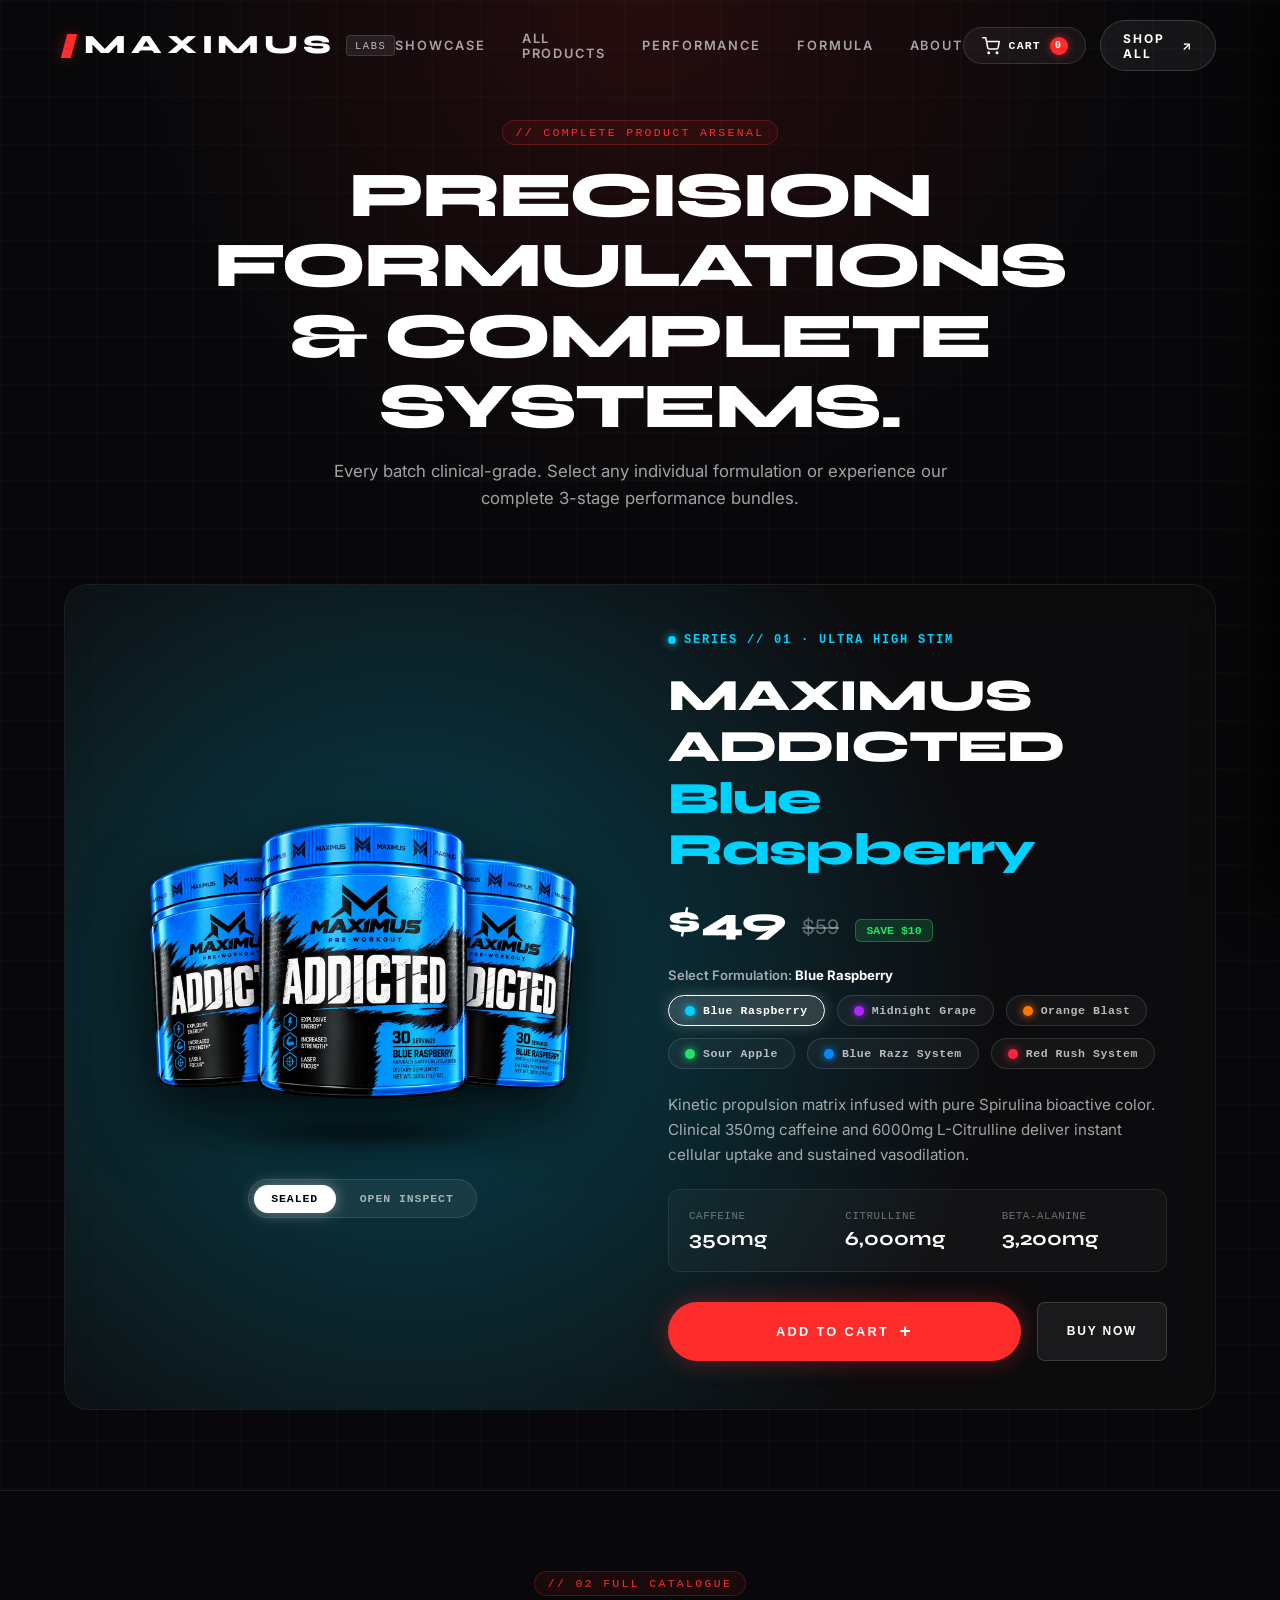
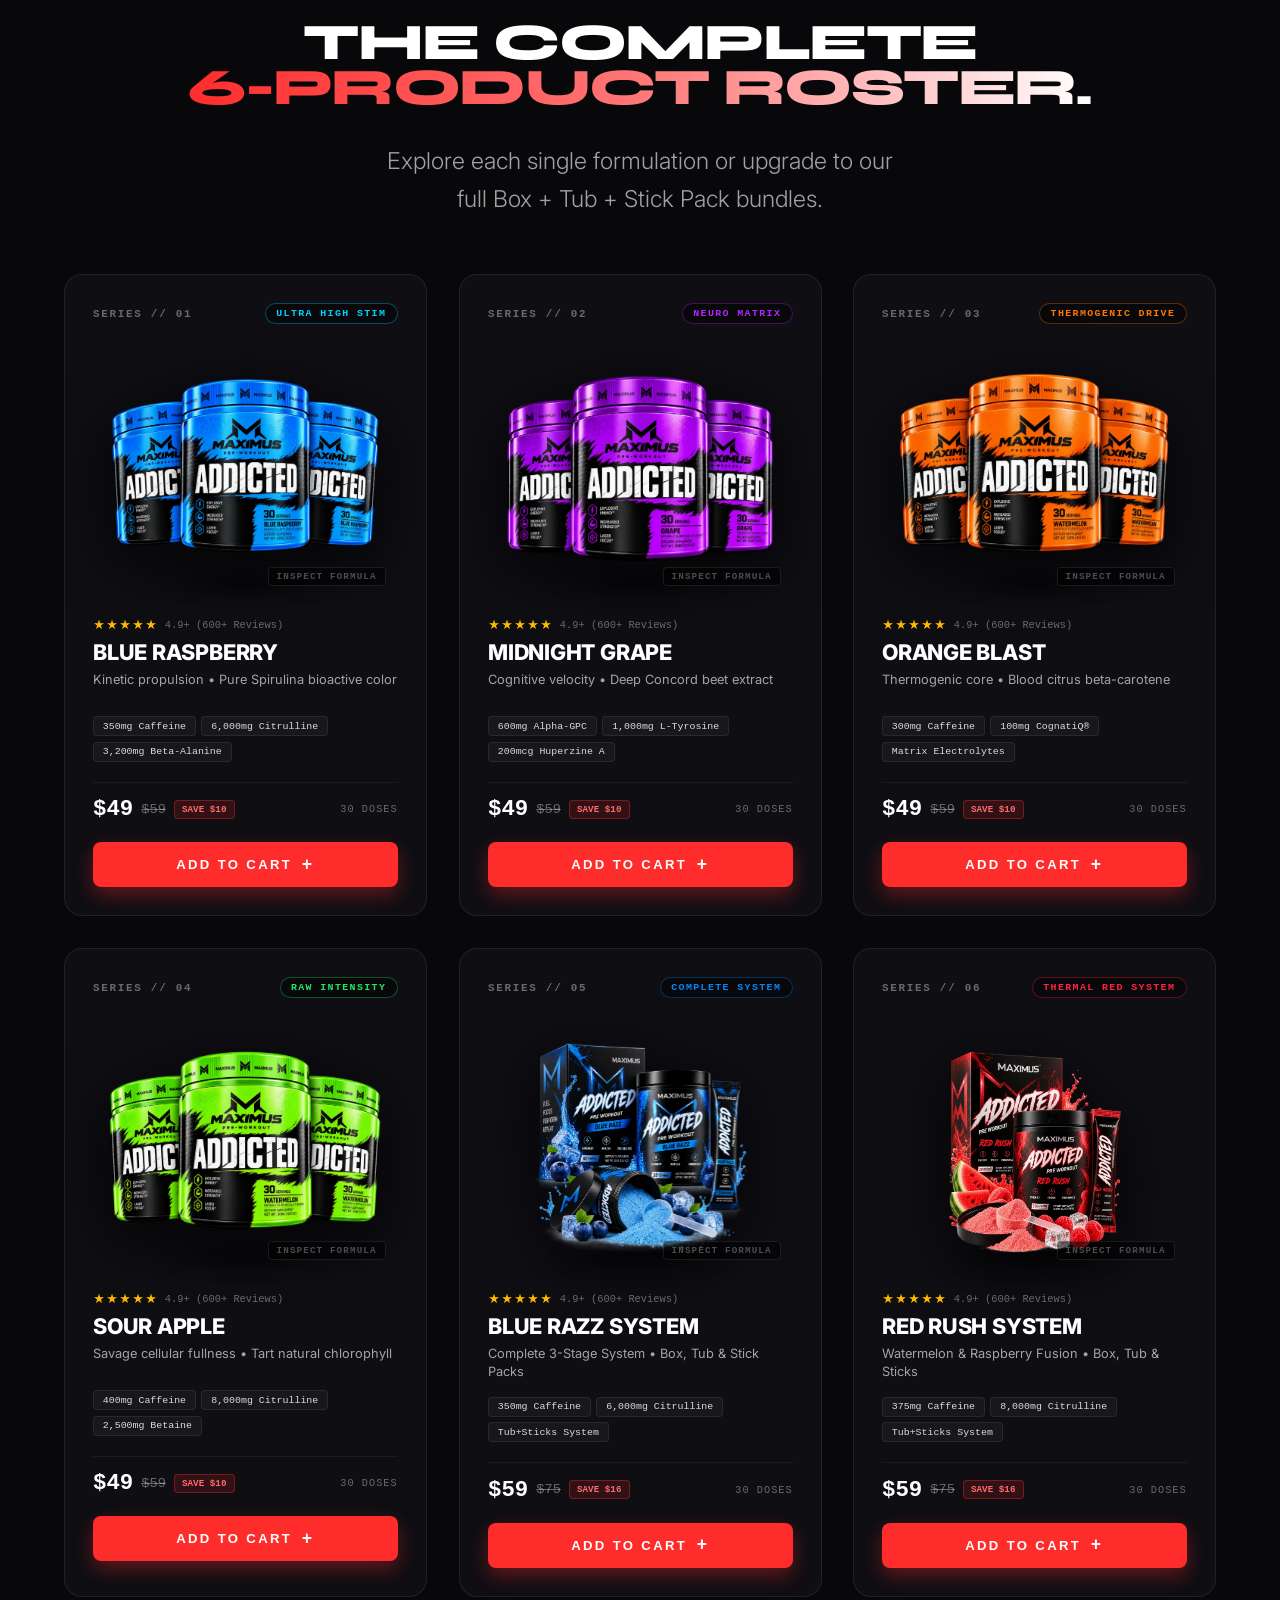
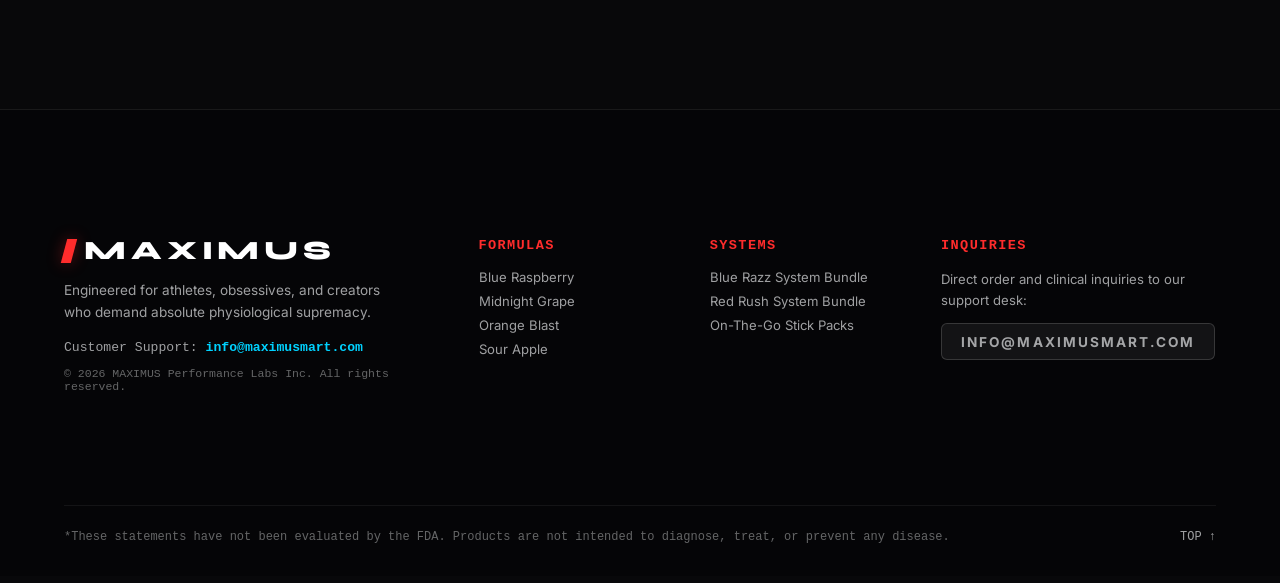
==== commit 57979758: "s" ====
--- a/products.html
+++ b/products.html
@@ -434,7 +434,7 @@
         <!-- Left Image Stage -->
         <div class="feature-left-stage">
           <div class="feature-img-box">
-            <img class="feature-product-img" id="featProductImg" src="public/products/blue-raspberry.png" alt="MAXIMUS Formulation">
+            <img class="feature-product-img" id="featProductImg" src="public/products/blue-raspberry.webp" alt="MAXIMUS Formulation" decoding="async">
             <div class="feature-ground-shadow"></div>
           </div>
 
@@ -656,8 +656,8 @@
         origPrice: 59.00,
         color: '#00d2ff',
         glow: 'rgba(0, 210, 255, 0.28)',
-        sealedImg: 'public/products/blue-raspberry.png',
-        openImg: 'public/open/blue-raspberry-open.png',
+        sealedImg: 'public/products/blue-raspberry.webp',
+        openImg: 'public/open/blue-raspberry-open.webp',
         desc: 'Kinetic propulsion matrix infused with pure Spirulina bioactive color. Clinical 350mg caffeine and 6000mg L-Citrulline deliver instant cellular uptake and sustained vasodilation.',
         specs: [
           { label: 'Caffeine', val: '350mg' },
@@ -674,8 +674,8 @@
         origPrice: 59.00,
         color: '#b026ff',
         glow: 'rgba(176, 38, 255, 0.28)',
-        sealedImg: 'public/products/grape.png',
-        openImg: 'public/open/grape-open.png',
+        sealedImg: 'public/products/grape.webp',
+        openImg: 'public/open/grape-open.webp',
         desc: 'Cognitive velocity formulation engineered with deep Concord beet extract. Delivers razor laser focus, elevated memory recall, and seamless mind-muscle coordination.',
         specs: [
           { label: 'Alpha-GPC', val: '600mg' },
@@ -692,8 +692,8 @@
         origPrice: 59.00,
         color: '#ff7700',
         glow: 'rgba(255, 119, 0, 0.28)',
-        sealedImg: 'public/products/watermelon.png',
-        openImg: 'public/open/orange-blast-open.png',
+        sealedImg: 'public/products/watermelon.webp',
+        openImg: 'public/open/orange-blast-open.webp',
         desc: 'Thermogenic cellular fire powered by Sicilian blood citrus carotenoids. Accelerates core lipid metabolic oxidation while maintaining pristine electrolyte equilibrium.',
         specs: [
           { label: 'Caffeine', val: '300mg' },
@@ -710,8 +710,8 @@
         origPrice: 59.00,
         color: '#22e566',
         glow: 'rgba(34, 229, 102, 0.28)',
-        sealedImg: 'public/products/sour-apple.png',
-        openImg: 'public/open/sour-apple-open.png',
+        sealedImg: 'public/products/sour-apple.webp',
+        openImg: 'public/open/sour-apple-open.webp',
         desc: 'Unfiltered savage pumps driven by natural chlorophyll and tart malic acid. 8000mg super-dosed Citrulline floods target muscle tissue with explosive intra-workout vascularity.',
         specs: [
           { label: 'Caffeine', val: '400mg' },
@@ -728,8 +728,8 @@
         origPrice: 75.00,
         color: '#0088ff',
         glow: 'rgba(0, 136, 255, 0.28)',
-        sealedImg: 'public/products/blue-razz-box.png',
-        openImg: 'public/products/blue-razz-box.png',
+        sealedImg: 'public/products/blue-razz-box.webp',
+        openImg: 'public/products/blue-razz-box.webp',
         desc: 'The complete 3-stage performance system. Includes full 30-serving pre-workout tub, collector presentation box, and 10 on-the-go travel stick packs with micronized ice-cold solubility.',
         specs: [
           { label: 'Caffeine', val: '350mg' },
@@ -746,8 +746,8 @@
         origPrice: 75.00,
         color: '#ff2244',
         glow: 'rgba(255, 34, 68, 0.28)',
-        sealedImg: 'public/products/red-rush-box.png',
-        openImg: 'public/products/red-rush-box.png',
+        sealedImg: 'public/products/red-rush-box.webp',
+        openImg: 'public/products/red-rush-box.webp',
         desc: 'Watermelon and red raspberry hyper-thermal surge. Full 30-serving tub and travel stick pack box delivering ferocious vascular fullness and cellular hydration.',
         specs: [
           { label: 'Caffeine', val: '375mg' },
--- a/style.css
+++ b/style.css
@@ -1735,6 +1735,8 @@
   display: grid;
   grid-template-columns: repeat(1, 1fr);
   gap: 1.5rem;
+  perspective: 1400px;
+  perspective-origin: center top;
 }
 
 @media (min-width: 640px) {
@@ -1757,14 +1759,15 @@
   padding: 1.5rem;
   cursor: pointer;
   overflow: hidden;
-  transition: transform 0.35s cubic-bezier(0.16, 1, 0.3, 1), border-color 0.35s ease, box-shadow 0.35s ease;
+  transform-style: preserve-3d;
+  will-change: transform, opacity;
+  transition: border-color 0.35s ease, box-shadow 0.35s ease;
   display: flex;
   flex-direction: column;
   justify-content: space-between;
 }
 
 .open-tub-card:hover {
-  transform: translateY(-8px);
   border-color: rgba(255, 255, 255, 0.24);
   box-shadow: 0 20px 45px rgba(0, 0, 0, 0.75);
 }
@@ -1772,7 +1775,6 @@
 .open-tub-card.active {
   border-color: var(--card-accent, #00d2ff);
   box-shadow: 0 0 35px var(--card-glow, rgba(0, 210, 255, 0.28)), inset 0 0 20px rgba(255, 255, 255, 0.03);
-  transform: translateY(-4px);
 }
 
 .card-glow {
@@ -2704,6 +2706,8 @@
   display: grid;
   grid-template-columns: repeat(4, 1fr);
   gap: 1.75rem;
+  perspective: 1400px;
+  perspective-origin: center top;
 }
 
 @media (max-width: 1180px) {
@@ -2728,22 +2732,35 @@
   flex-direction: column;
   justify-content: space-between;
   overflow: hidden;
-  transition: transform 0.35s cubic-bezier(0.2, 0.8, 0.2, 1), border-color 0.35s ease, box-shadow 0.35s ease;
-  will-change: transform;
+  transform-style: preserve-3d;
+  will-change: transform, opacity;
+  transition: border-color 0.35s ease, box-shadow 0.35s ease;
 }
 
 .arsenal-card:hover {
-  transform: translateY(-8px);
   border-color: var(--prod-accent);
   box-shadow: 0 20px 45px rgba(0, 0, 0, 0.65), 0 0 35px var(--prod-glow);
 }
 
-.arsenal-card-glow {
+.arsenal-card-scanline {
   position: absolute;
   top: 0;
   left: 0;
   right: 0;
-  height: 220px;
+  height: 2px;
+  background: linear-gradient(90deg, transparent 0%, var(--prod-accent) 50%, transparent 100%);
+  box-shadow: 0 0 14px var(--prod-accent);
+  opacity: 0;
+  pointer-events: none;
+  z-index: 10;
+}
+
+.arsenal-card-glow {
+  position: absolute;
+  top: 0;
+  left: 0;
+  right: 0;
+  height: 260px;
   background: radial-gradient(circle at 50% 20%, var(--prod-glow) 0%, transparent 70%);
   opacity: 0;
   transition: opacity 0.4s ease;
@@ -3440,14 +3457,30 @@
 }
 
 .arsenal-card:hover .arsenal-img-closed {
-  opacity: 0;
-  transform: translateY(-8px) scale(0.92);
+  opacity: 0 !important;
+  pointer-events: none;
 }
 
 .arsenal-card:hover .arsenal-img-open {
-  opacity: 1;
-  transform: translate(-50%, -54%) scale(1.08);
+  opacity: 1 !important;
+  transform: translate(-50%, -54%) scale(1.08) !important;
   filter: drop-shadow(0 20px 40px var(--prod-glow)) drop-shadow(0 15px 30px rgba(0, 0, 0, 0.85));
+}
+
+.arsenal-show-all-btn {
+  position: relative;
+  overflow: hidden;
+  box-shadow: 0 4px 25px rgba(255, 44, 44, 0.28);
+  transition: transform 0.35s cubic-bezier(0.2, 0.8, 0.2, 1), box-shadow 0.35s ease, background 0.35s ease;
+}
+
+.arsenal-show-all-btn:hover {
+  transform: translateY(-4px) scale(1.03);
+  box-shadow: 0 12px 35px rgba(255, 44, 44, 0.55);
+}
+
+.arsenal-show-all-btn:active {
+  transform: translateY(-1px) scale(0.99);
 }
 
 .hover-inspect-badge {
